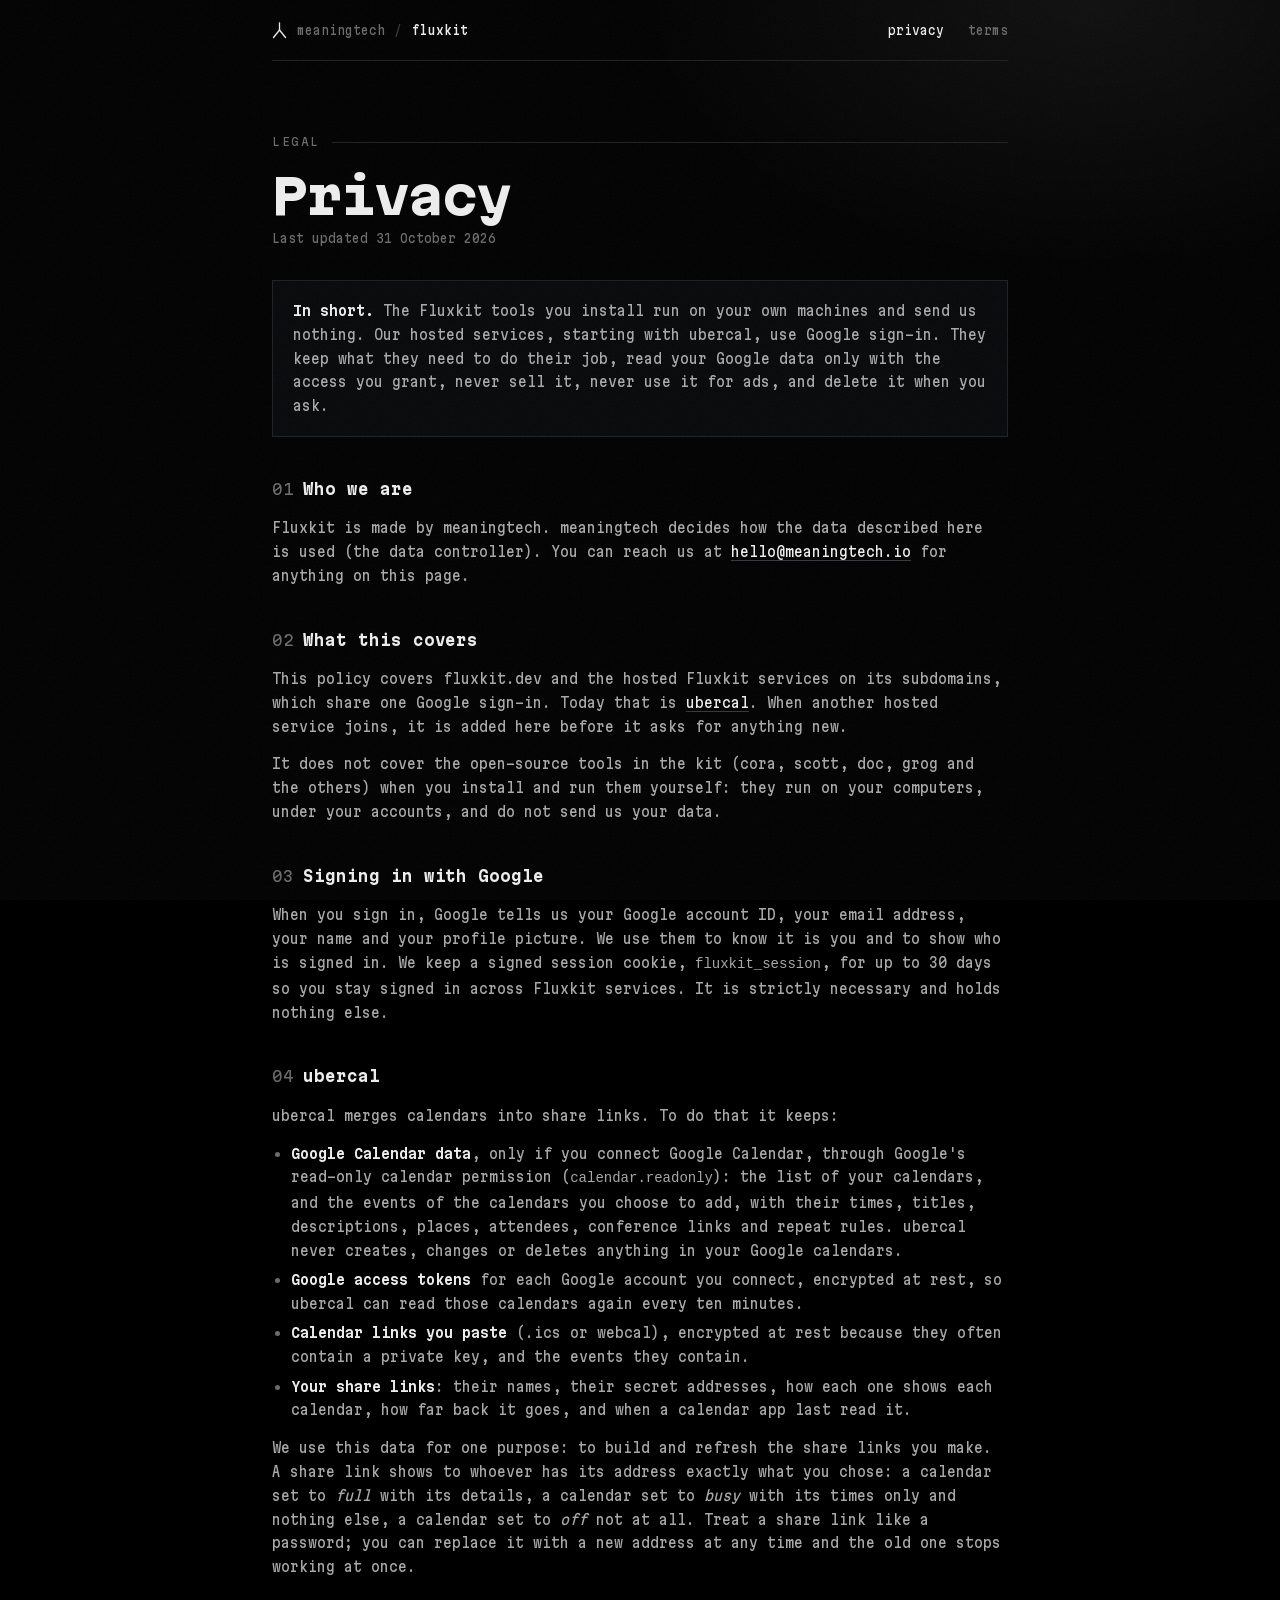
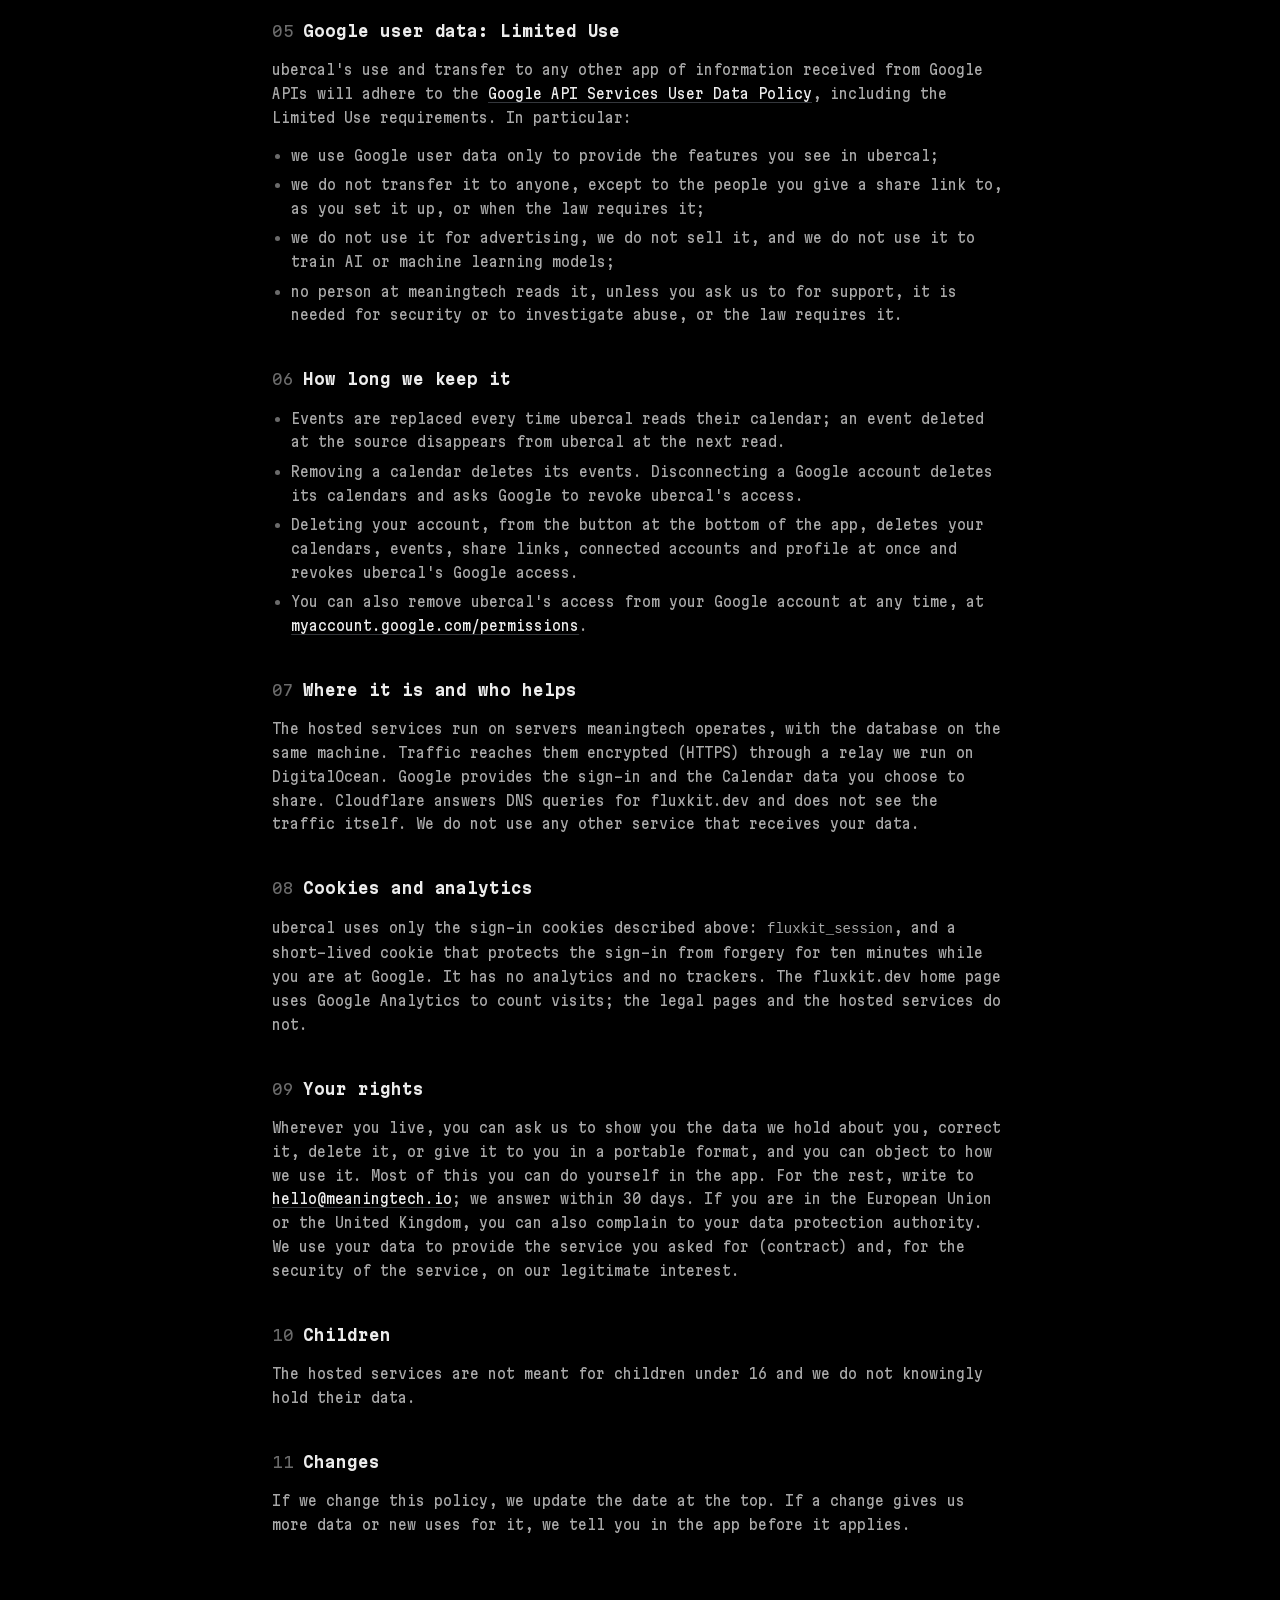
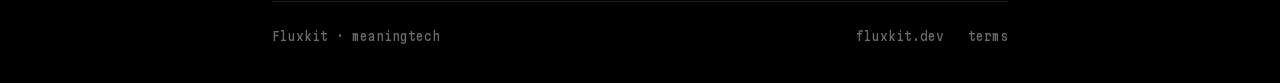
==== privacy/index.html @ adffcb9d "Add the privacy policy and terms for Fluxkit's hosted services fluxkit.dev becomes the legal home of" ====
<!doctype html>
<html lang="en">
<head>
  <meta charset="utf-8">
  <meta name="viewport" content="width=device-width, initial-scale=1">
  <title>Privacy · Fluxkit</title>
  <meta name="description" content="How Fluxkit's hosted services, starting with ubercal, handle your Google sign-in, your calendars and your data.">
  <link rel="canonical" href="https://fluxkit.dev/privacy/">
  <link rel="icon" href="/favicon.svg" type="image/svg+xml">
  <link rel="stylesheet" href="/legal.css">
</head>
<body>
  <div class="wrap">
    <header class="bar">
      <a class="crumb" href="/">
        <svg viewBox="0 0 30 34" aria-hidden="true"><g fill="none" stroke="currentColor" stroke-width="2.6" stroke-linecap="round"><line x1="15" y1="2" x2="15" y2="16"/><line x1="15" y1="16" x2="3" y2="31"/><line x1="15" y1="16" x2="27" y2="31"/></g></svg>
        meaningtech <span>/</span> <strong>fluxkit</strong>
      </a>
      <nav aria-label="Legal">
        <a href="/privacy/" aria-current="page">privacy</a>
        <a href="/terms/">terms</a>
      </nav>
    </header>

    <main>
      <p class="label">legal</p>
      <h1>Privacy</h1>
      <p class="updated">Last updated 31 October 2026</p>

      <p class="summary"><b>In short.</b> The Fluxkit tools you install run on your own machines and send us nothing. Our hosted services, starting with ubercal, use Google sign-in. They keep what they need to do their job, read your Google data only with the access you grant, never sell it, never use it for ads, and delete it when you ask.</p>

      <h2><span>01</span>Who we are</h2>
      <p>Fluxkit is made by meaningtech. meaningtech decides how the data described here is used (the data controller). You can reach us at <a href="mailto:hello@meaningtech.io">hello@meaningtech.io</a> for anything on this page.</p>

      <h2><span>02</span>What this covers</h2>
      <p>This policy covers fluxkit.dev and the hosted Fluxkit services on its subdomains, which share one Google sign-in. Today that is <a href="https://ubercal.fluxkit.dev">ubercal</a>. When another hosted service joins, it is added here before it asks for anything new.</p>
      <p>It does not cover the open-source tools in the kit (cora, scott, doc, grog and the others) when you install and run them yourself: they run on your computers, under your accounts, and do not send us your data.</p>

      <h2><span>03</span>Signing in with Google</h2>
      <p>When you sign in, Google tells us your Google account ID, your email address, your name and your profile picture. We use them to know it is you and to show who is signed in. We keep a signed session cookie, <code>fluxkit_session</code>, for up to 30 days so you stay signed in across Fluxkit services. It is strictly necessary and holds nothing else.</p>

      <h2><span>04</span>ubercal</h2>
      <p>ubercal merges calendars into share links. To do that it keeps:</p>
      <ul>
        <li><strong>Google Calendar data</strong>, only if you connect Google Calendar, through Google's read-only calendar permission (<code>calendar.readonly</code>): the list of your calendars, and the events of the calendars you choose to add, with their times, titles, descriptions, places, attendees, conference links and repeat rules. ubercal never creates, changes or deletes anything in your Google calendars.</li>
        <li><strong>Google access tokens</strong> for each Google account you connect, encrypted at rest, so ubercal can read those calendars again every ten minutes.</li>
        <li><strong>Calendar links you paste</strong> (.ics or webcal), encrypted at rest because they often contain a private key, and the events they contain.</li>
        <li><strong>Your share links</strong>: their names, their secret addresses, how each one shows each calendar, how far back it goes, and when a calendar app last read it.</li>
      </ul>
      <p>We use this data for one purpose: to build and refresh the share links you make. A share link shows to whoever has its address exactly what you chose: a calendar set to <em>full</em> with its details, a calendar set to <em>busy</em> with its times only and nothing else, a calendar set to <em>off</em> not at all. Treat a share link like a password; you can replace it with a new address at any time and the old one stops working at once.</p>

      <h2><span>05</span>Google user data: Limited Use</h2>
      <p>ubercal's use and transfer to any other app of information received from Google APIs will adhere to the <a href="https://developers.google.com/terms/api-services-user-data-policy">Google API Services User Data Policy</a>, including the Limited Use requirements. In particular:</p>
      <ul>
        <li>we use Google user data only to provide the features you see in ubercal;</li>
        <li>we do not transfer it to anyone, except to the people you give a share link to, as you set it up, or when the law requires it;</li>
        <li>we do not use it for advertising, we do not sell it, and we do not use it to train AI or machine learning models;</li>
        <li>no person at meaningtech reads it, unless you ask us to for support, it is needed for security or to investigate abuse, or the law requires it.</li>
      </ul>

      <h2><span>06</span>How long we keep it</h2>
      <ul>
        <li>Events are replaced every time ubercal reads their calendar; an event deleted at the source disappears from ubercal at the next read.</li>
        <li>Removing a calendar deletes its events. Disconnecting a Google account deletes its calendars and asks Google to revoke ubercal's access.</li>
        <li>Deleting your account, from the button at the bottom of the app, deletes your calendars, events, share links, connected accounts and profile at once and revokes ubercal's Google access.</li>
        <li>You can also remove ubercal's access from your Google account at any time, at <a href="https://myaccount.google.com/permissions">myaccount.google.com/permissions</a>.</li>
      </ul>

      <h2><span>07</span>Where it is and who helps</h2>
      <p>The hosted services run on servers meaningtech operates, with the database on the same machine. Traffic reaches them encrypted (HTTPS) through a relay we run on DigitalOcean. Google provides the sign-in and the Calendar data you choose to share. Cloudflare answers DNS queries for fluxkit.dev and does not see the traffic itself. We do not use any other service that receives your data.</p>

      <h2><span>08</span>Cookies and analytics</h2>
      <p>ubercal uses only the sign-in cookies described above: <code>fluxkit_session</code>, and a short-lived cookie that protects the sign-in from forgery for ten minutes while you are at Google. It has no analytics and no trackers. The fluxkit.dev home page uses Google Analytics to count visits; the legal pages and the hosted services do not.</p>

      <h2><span>09</span>Your rights</h2>
      <p>Wherever you live, you can ask us to show you the data we hold about you, correct it, delete it, or give it to you in a portable format, and you can object to how we use it. Most of this you can do yourself in the app. For the rest, write to <a href="mailto:hello@meaningtech.io">hello@meaningtech.io</a>; we answer within 30 days. If you are in the European Union or the United Kingdom, you can also complain to your data protection authority. We use your data to provide the service you asked for (contract) and, for the security of the service, on our legitimate interest.</p>

      <h2><span>10</span>Children</h2>
      <p>The hosted services are not meant for children under 16 and we do not knowingly hold their data.</p>

      <h2><span>11</span>Changes</h2>
      <p>If we change this policy, we update the date at the top. If a change gives us more data or new uses for it, we tell you in the app before it applies.</p>
    </main>

    <footer>
      <span>Fluxkit · meaningtech</span>
      <nav aria-label="Footer"><a href="/">fluxkit.dev</a><a href="/terms/">terms</a></nav>
    </footer>
  </div>
</body>
</html>
---- legal.css ----
@font-face {
  font-family: "Martian Mono";
  src: url("/fonts/martian-mono.woff2") format("woff2");
  font-weight: 100 800;
  font-stretch: 75% 112.5%;
  font-display: swap;
}
:root {
  --void: #000;
  --panel: #07080a;
  --ink: #ececec;
  --ink-2: #a8a8a8;
  --ink-3: #6b6b6b;
  --rule: #1d1f22;
  --rule-hi: #34373c;
  --flux: #fff;
  --measure: min(46rem, 100% - 2rem);
  --mono: "Martian Mono", ui-monospace, "SF Mono", Menlo, Consolas, monospace;
  color-scheme: dark;
}
* { box-sizing: border-box; }
html { -webkit-text-size-adjust: 100%; }
html, body { margin: 0; background: var(--void); color: var(--ink); }
body {
  font-family: var(--mono);
  font-size: 14px;
  font-stretch: 87.5%;
  line-height: 1.7;
  overflow-x: hidden;
  background: radial-gradient(50rem 30rem at 85% 0%, rgba(255,255,255,.06), transparent 60%), var(--void);
}
body::after {
  content: "";
  position: fixed;
  inset: 0;
  pointer-events: none;
  opacity: .045;
  background-image: url("data:image/svg+xml;utf8,<svg xmlns='http://www.w3.org/2000/svg' width='160' height='160'><filter id='n'><feTurbulence type='fractalNoise' baseFrequency='.9' numOctaves='3' stitchTiles='stitch'/><feColorMatrix values='0 0 0 0 1  0 0 0 0 1  0 0 0 0 1  0 0 0 .9 0'/></filter><rect width='100%' height='100%' filter='url(%23n)'/></svg>");
}
a { color: var(--ink); text-underline-offset: 3px; text-decoration-color: var(--rule-hi); }
a:hover { text-decoration-color: var(--ink); }
:focus-visible { outline: 1px solid var(--flux); outline-offset: 3px; }
::selection { background: var(--flux); color: var(--void); }
.wrap { width: var(--measure); margin: 0 auto; }
.bar { display: flex; flex-wrap: wrap; justify-content: space-between; align-items: center; gap: .75rem 1.5rem; padding: 1.25rem 0; border-bottom: 1px solid var(--rule); font-size: 12px; color: var(--ink-3); }
.bar a { color: inherit; text-decoration: none; }
.bar a:hover { color: var(--ink); }
.bar nav { display: flex; flex-wrap: wrap; gap: .75rem 1.5rem; }
.bar [aria-current] { color: var(--ink); }
.crumb { display: flex; align-items: center; gap: .6rem; }
.crumb svg { width: 15px; height: 17px; color: var(--ink); }
.crumb strong { color: var(--ink); font-weight: 500; }
.crumb span { color: var(--rule-hi); }
.label { display: flex; align-items: center; gap: .75rem; margin: clamp(2.5rem, 7vw, 4.5rem) 0 0; color: var(--ink-3); font-size: 11px; font-stretch: 100%; letter-spacing: .14em; text-transform: uppercase; }
.label::after { content: ""; flex: 1; height: 1px; background: var(--rule); }
h1 { margin: 1.25rem 0 .5rem; font-size: clamp(2rem, 6vw, 3rem); font-weight: 800; font-stretch: 112.5%; line-height: 1; letter-spacing: -.04em; }
.updated { margin: 0 0 2rem; color: var(--ink-3); font-size: 12px; }
.summary { margin: 0 0 2.5rem; padding: 1.1rem 1.25rem; border: 1px solid var(--rule); background: var(--panel); color: var(--ink-2); }
.summary b { color: var(--ink); font-weight: 600; }
h2 { margin: 2.5rem 0 .75rem; font-size: 15px; font-weight: 700; font-stretch: 100%; letter-spacing: -.005em; }
h2 span { color: var(--ink-3); font-weight: 400; margin-right: .6rem; }
p, li { color: var(--ink-2); }
ul { padding-left: 1.2rem; }
li { margin: .35rem 0; }
li::marker { color: var(--ink-3); }
strong { color: var(--ink); font-weight: 600; }
table { width: 100%; border-collapse: collapse; margin: 1rem 0; font-size: 12.5px; }
th, td { padding: .6rem .5rem; border-bottom: 1px solid var(--rule); text-align: left; vertical-align: top; color: var(--ink-2); }
th { color: var(--ink-3); font-weight: 400; font-size: 11px; letter-spacing: .1em; text-transform: uppercase; }
td:first-child { color: var(--ink); white-space: nowrap; }
.scroll { overflow-x: auto; }
footer { margin-top: 4rem; border-top: 1px solid var(--rule); padding: 1.5rem 0 2.5rem; color: var(--ink-3); font-size: 12px; display: flex; flex-wrap: wrap; justify-content: space-between; gap: 1rem; }
footer nav { display: flex; gap: 1.5rem; }
footer a { color: inherit; text-decoration: none; }
footer a:hover { color: var(--ink); }
@media (max-width: 560px) {
  td:first-child { white-space: normal; }
}
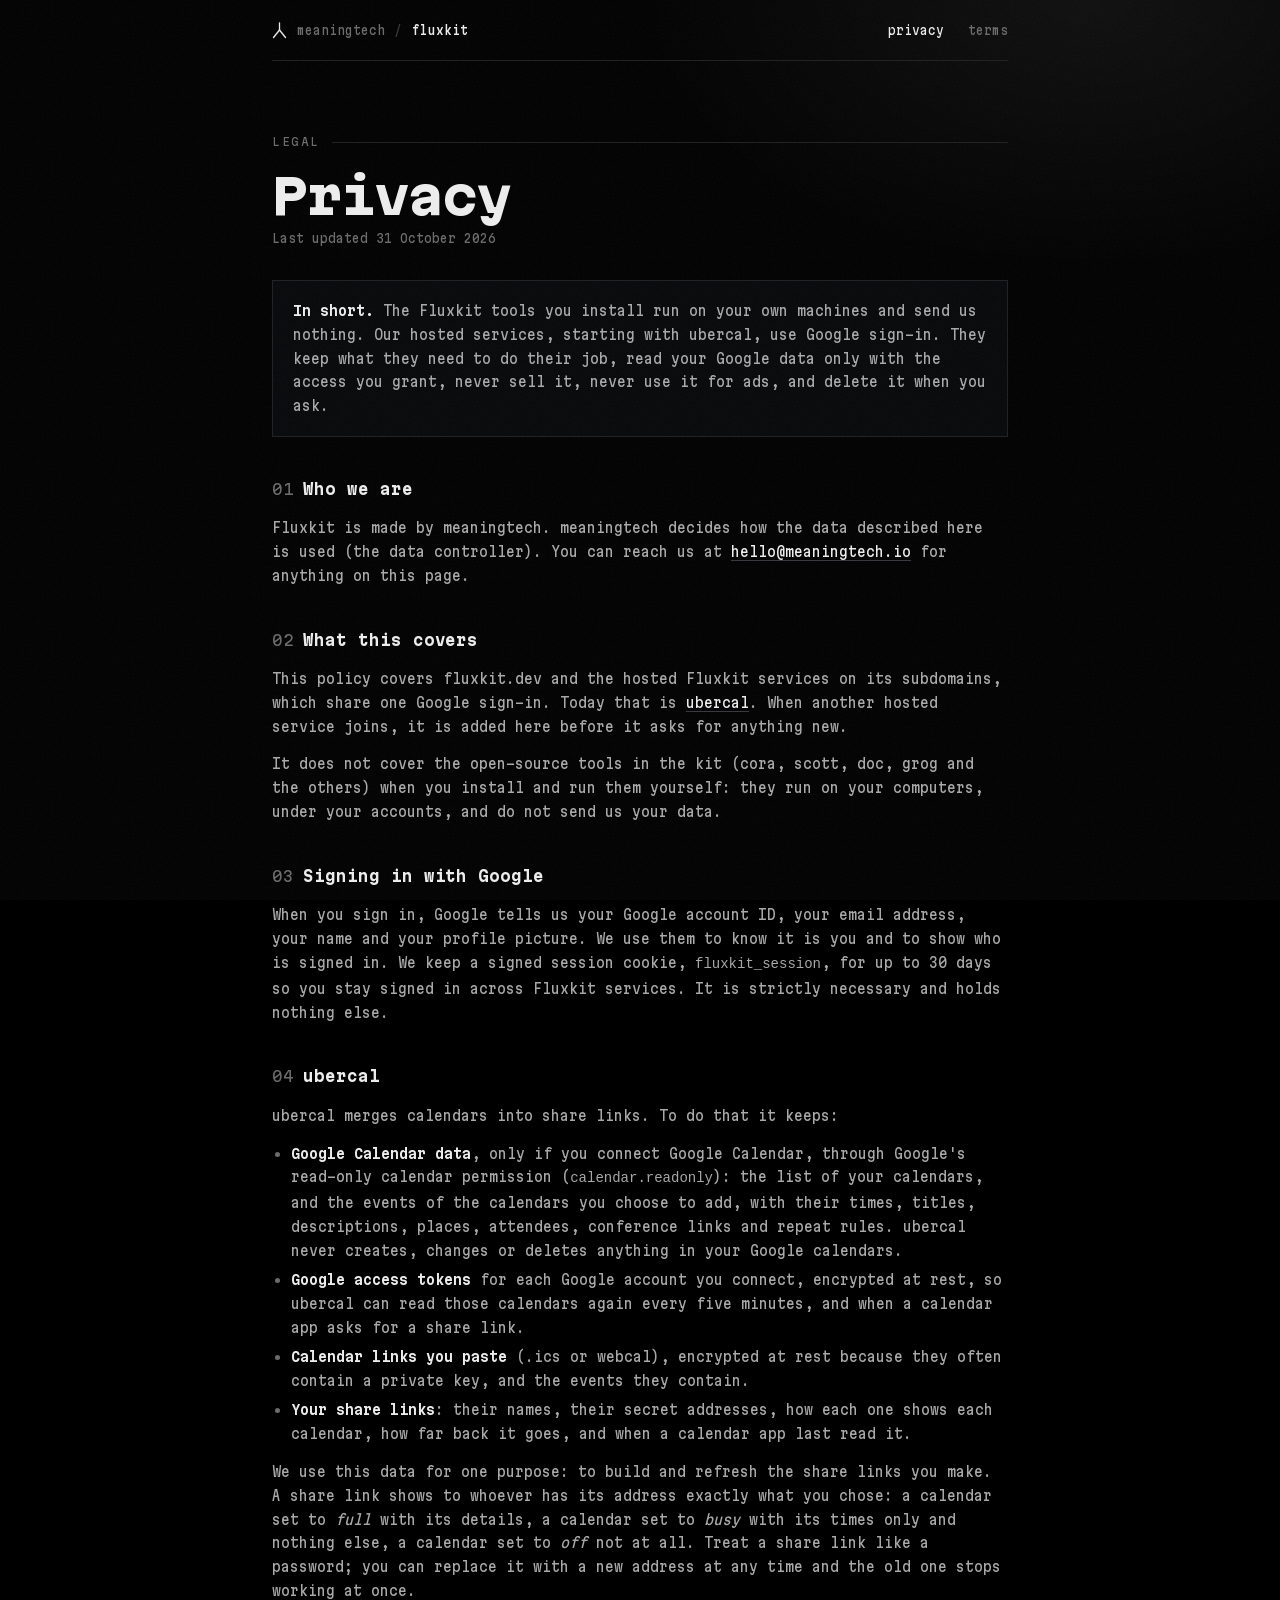
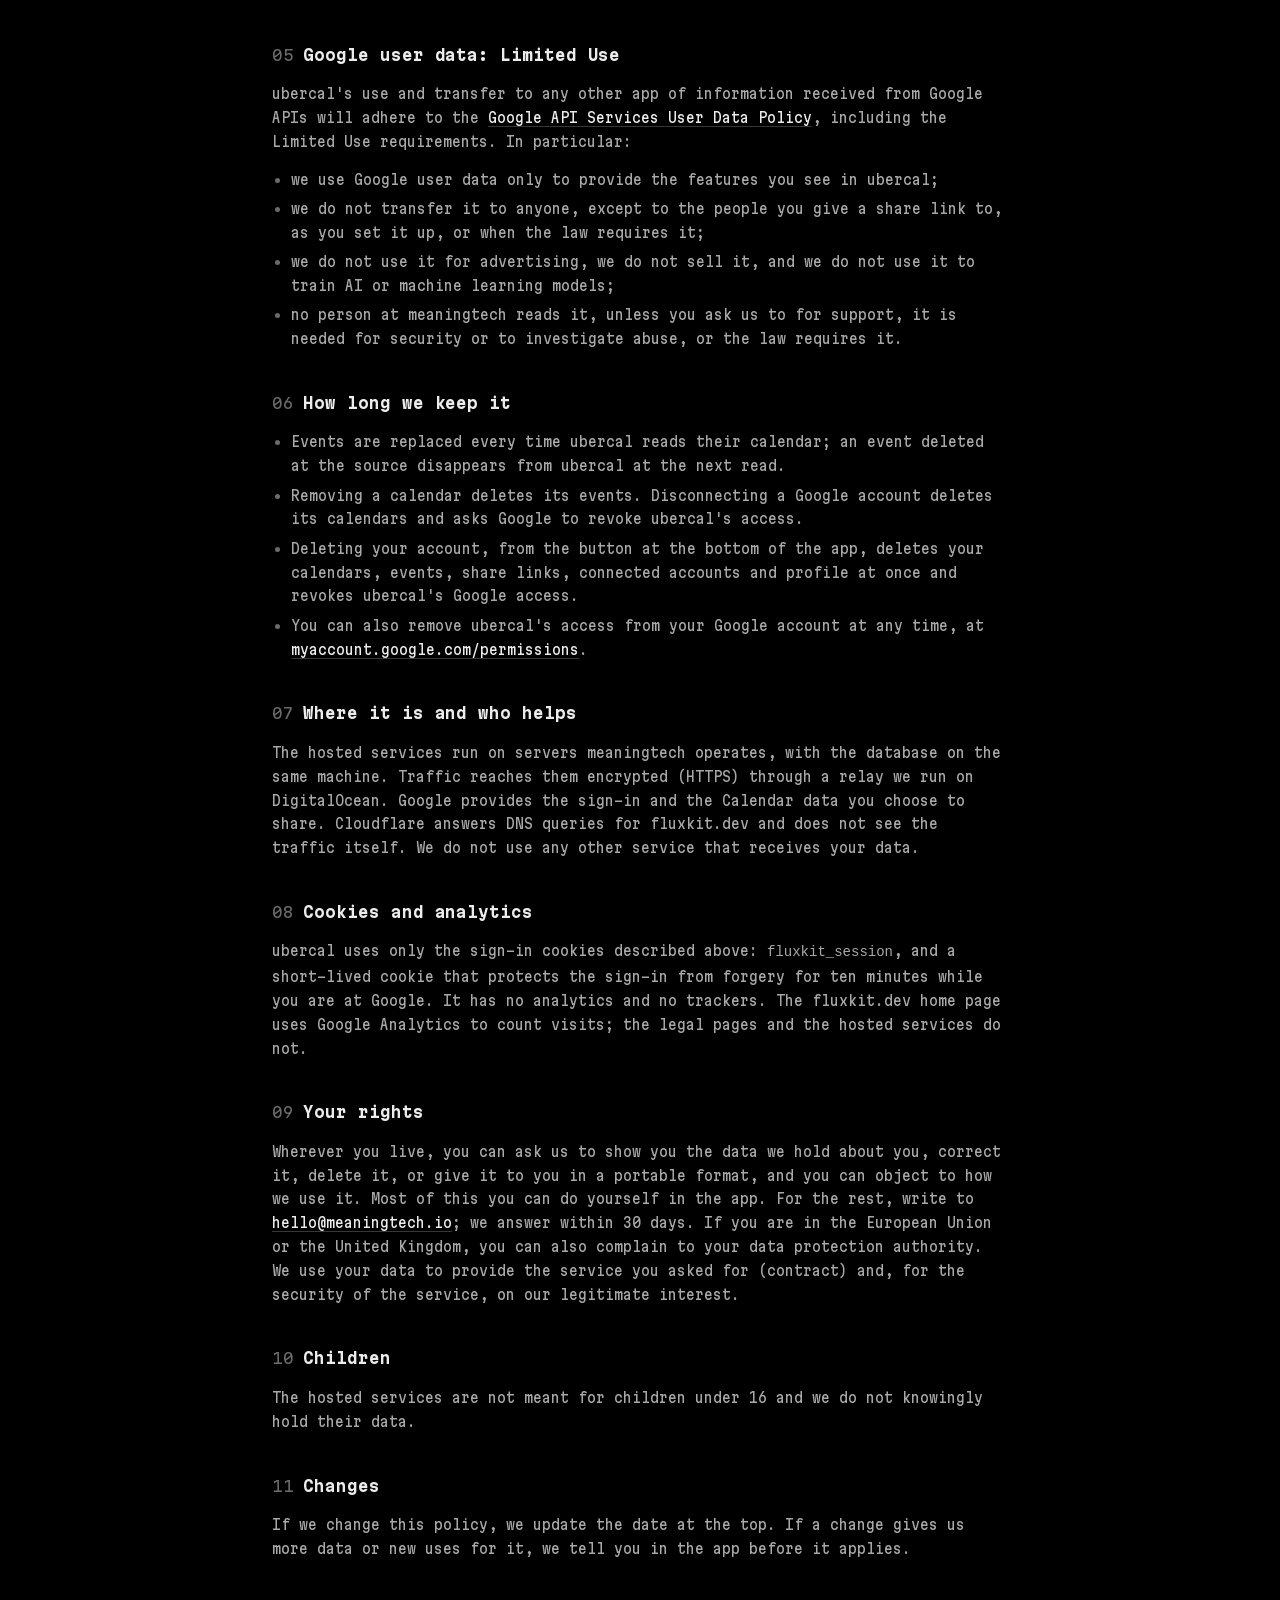
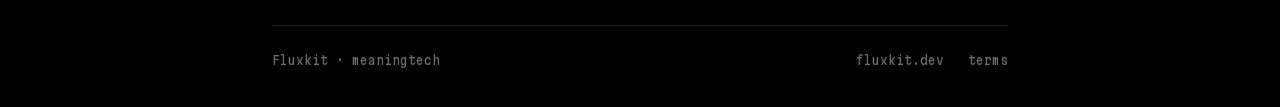
==== commit eafb8ebb: "Say that ubercal reads calendars every five minutes and on request" ====
--- a/privacy/index.html
+++ b/privacy/index.html
@@ -43,7 +43,7 @@
       <p>ubercal merges calendars into share links. To do that it keeps:</p>
       <ul>
         <li><strong>Google Calendar data</strong>, only if you connect Google Calendar, through Google's read-only calendar permission (<code>calendar.readonly</code>): the list of your calendars, and the events of the calendars you choose to add, with their times, titles, descriptions, places, attendees, conference links and repeat rules. ubercal never creates, changes or deletes anything in your Google calendars.</li>
-        <li><strong>Google access tokens</strong> for each Google account you connect, encrypted at rest, so ubercal can read those calendars again every ten minutes.</li>
+        <li><strong>Google access tokens</strong> for each Google account you connect, encrypted at rest, so ubercal can read those calendars again every five minutes, and when a calendar app asks for a share link.</li>
         <li><strong>Calendar links you paste</strong> (.ics or webcal), encrypted at rest because they often contain a private key, and the events they contain.</li>
         <li><strong>Your share links</strong>: their names, their secret addresses, how each one shows each calendar, how far back it goes, and when a calendar app last read it.</li>
       </ul>
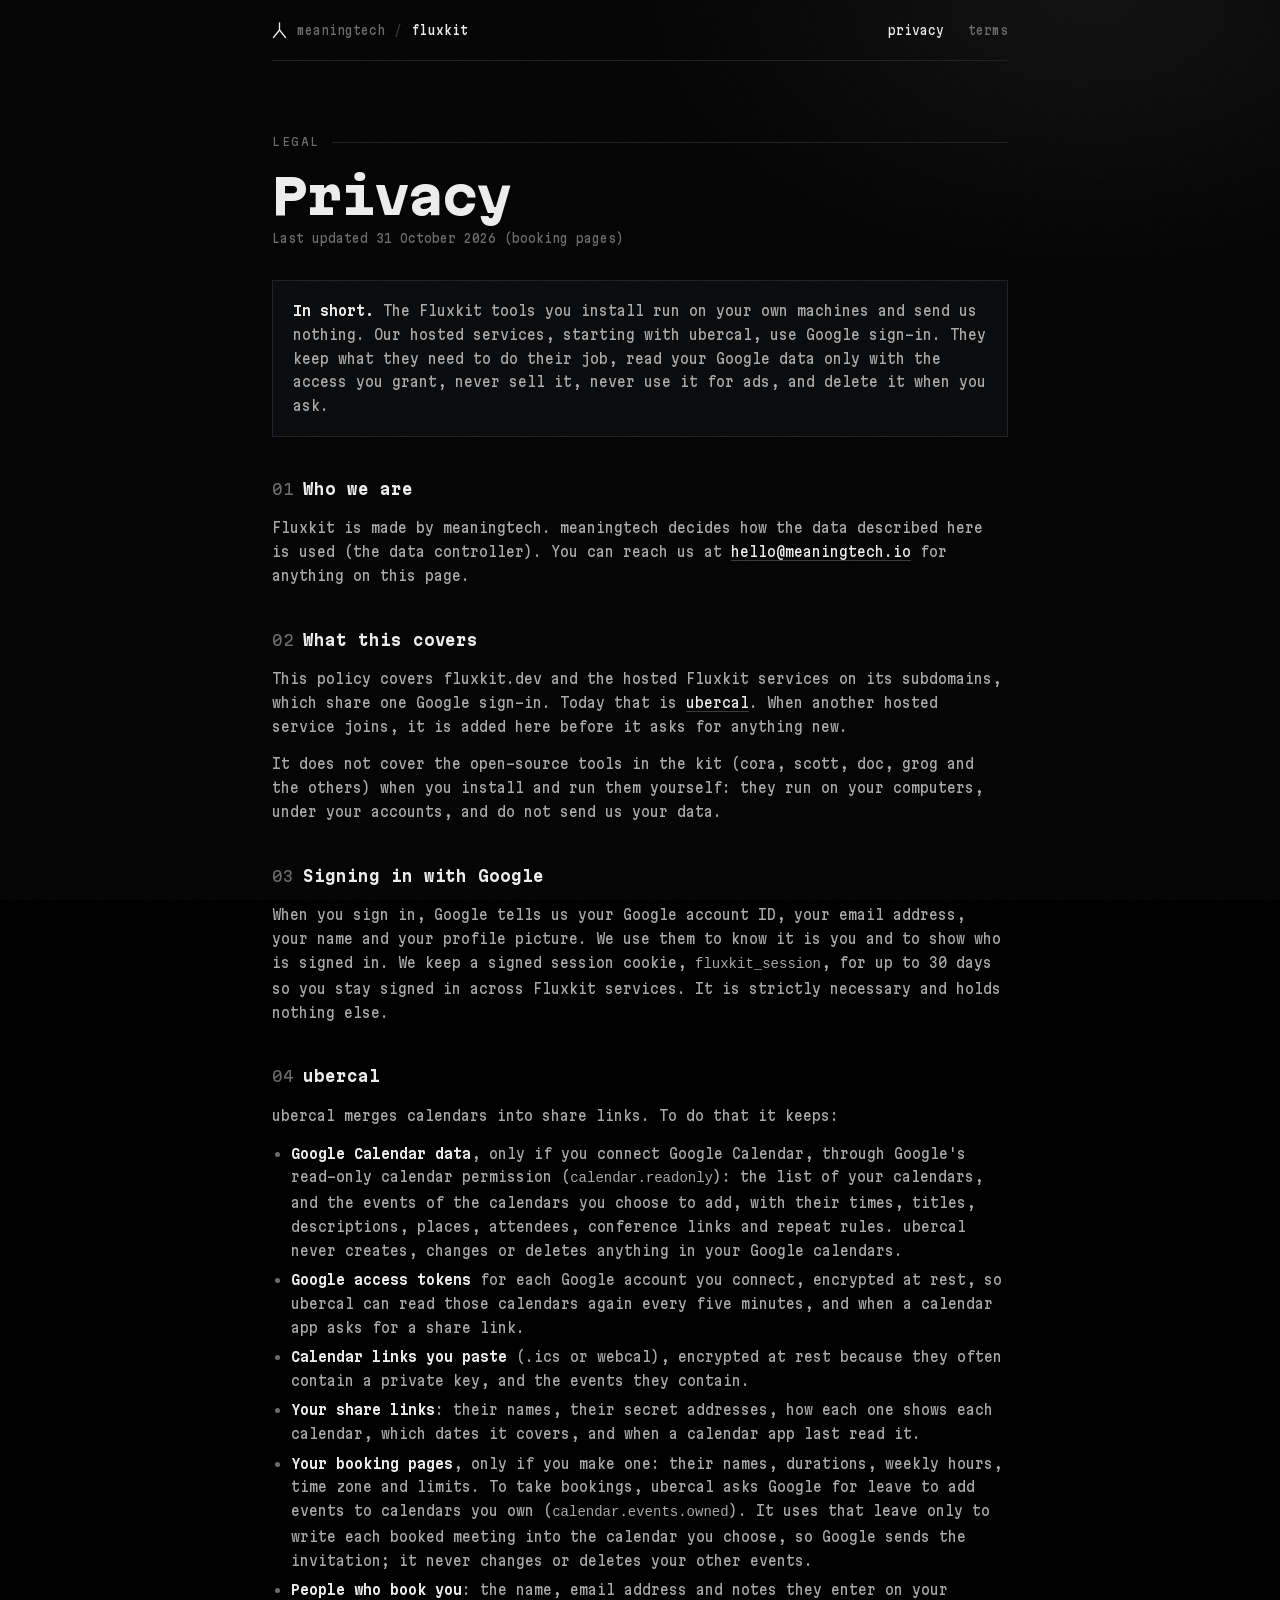
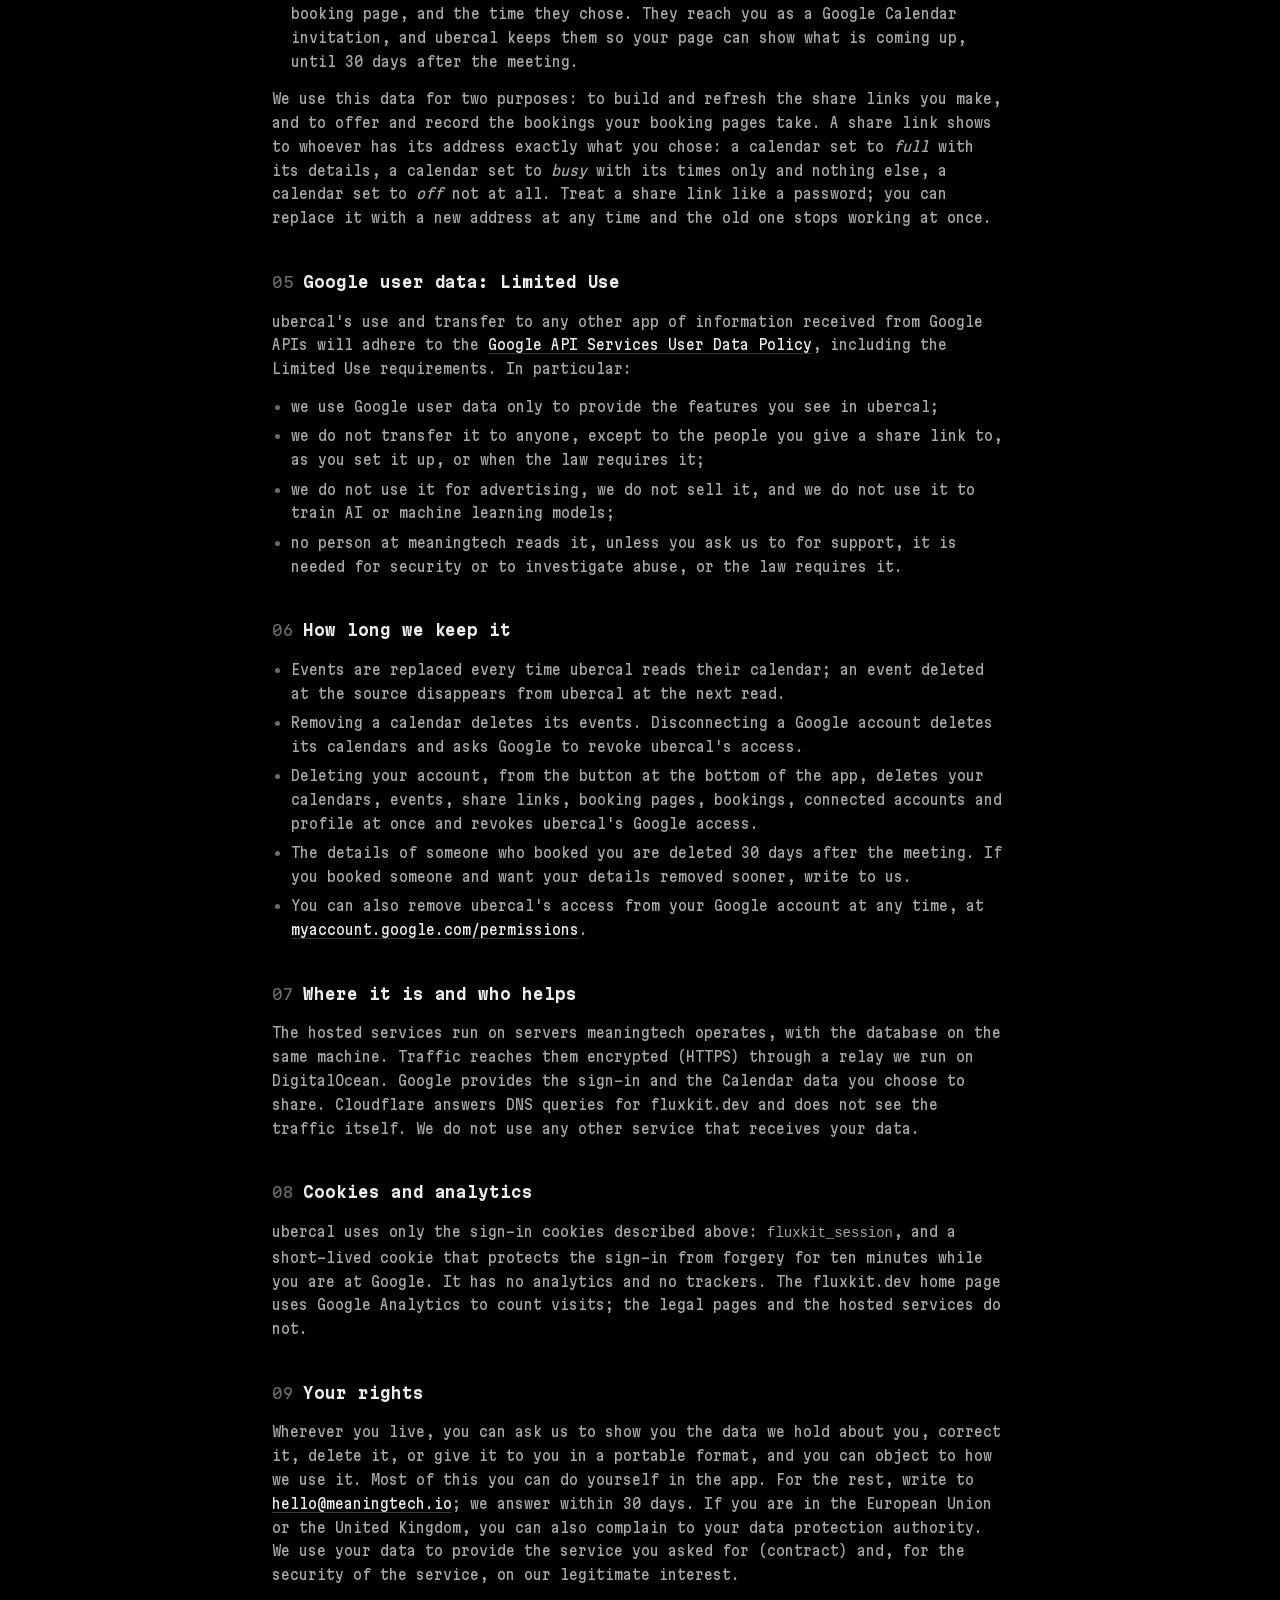
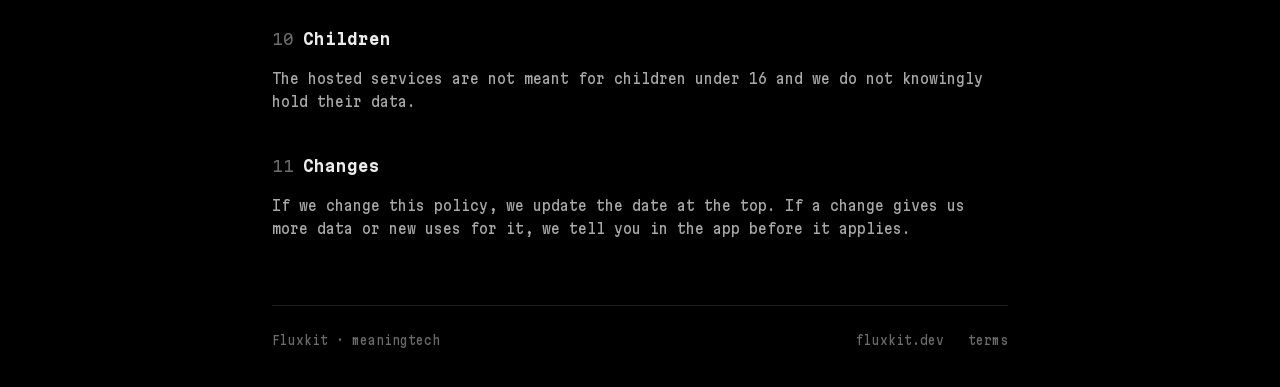
==== commit 36745d41: "Cover ubercal's booking pages in the privacy policy and terms" ====
--- a/privacy/index.html
+++ b/privacy/index.html
@@ -25,7 +25,7 @@
     <main>
       <p class="label">legal</p>
       <h1>Privacy</h1>
-      <p class="updated">Last updated 31 October 2026</p>
+      <p class="updated">Last updated 31 October 2026 (booking pages)</p>
 
       <p class="summary"><b>In short.</b> The Fluxkit tools you install run on your own machines and send us nothing. Our hosted services, starting with ubercal, use Google sign-in. They keep what they need to do their job, read your Google data only with the access you grant, never sell it, never use it for ads, and delete it when you ask.</p>
 
@@ -45,9 +45,11 @@
         <li><strong>Google Calendar data</strong>, only if you connect Google Calendar, through Google's read-only calendar permission (<code>calendar.readonly</code>): the list of your calendars, and the events of the calendars you choose to add, with their times, titles, descriptions, places, attendees, conference links and repeat rules. ubercal never creates, changes or deletes anything in your Google calendars.</li>
         <li><strong>Google access tokens</strong> for each Google account you connect, encrypted at rest, so ubercal can read those calendars again every five minutes, and when a calendar app asks for a share link.</li>
         <li><strong>Calendar links you paste</strong> (.ics or webcal), encrypted at rest because they often contain a private key, and the events they contain.</li>
-        <li><strong>Your share links</strong>: their names, their secret addresses, how each one shows each calendar, how far back it goes, and when a calendar app last read it.</li>
+        <li><strong>Your share links</strong>: their names, their secret addresses, how each one shows each calendar, which dates it covers, and when a calendar app last read it.</li>
+        <li><strong>Your booking pages</strong>, only if you make one: their names, durations, weekly hours, time zone and limits. To take bookings, ubercal asks Google for leave to add events to calendars you own (<code>calendar.events.owned</code>). It uses that leave only to write each booked meeting into the calendar you choose, so Google sends the invitation; it never changes or deletes your other events.</li>
+        <li><strong>People who book you</strong>: the name, email address and notes they enter on your booking page, and the time they chose. They reach you as a Google Calendar invitation, and ubercal keeps them so your page can show what is coming up, until 30 days after the meeting.</li>
       </ul>
-      <p>We use this data for one purpose: to build and refresh the share links you make. A share link shows to whoever has its address exactly what you chose: a calendar set to <em>full</em> with its details, a calendar set to <em>busy</em> with its times only and nothing else, a calendar set to <em>off</em> not at all. Treat a share link like a password; you can replace it with a new address at any time and the old one stops working at once.</p>
+      <p>We use this data for two purposes: to build and refresh the share links you make, and to offer and record the bookings your booking pages take. A share link shows to whoever has its address exactly what you chose: a calendar set to <em>full</em> with its details, a calendar set to <em>busy</em> with its times only and nothing else, a calendar set to <em>off</em> not at all. Treat a share link like a password; you can replace it with a new address at any time and the old one stops working at once.</p>
 
       <h2><span>05</span>Google user data: Limited Use</h2>
       <p>ubercal's use and transfer to any other app of information received from Google APIs will adhere to the <a href="https://developers.google.com/terms/api-services-user-data-policy">Google API Services User Data Policy</a>, including the Limited Use requirements. In particular:</p>
@@ -62,7 +64,8 @@
       <ul>
         <li>Events are replaced every time ubercal reads their calendar; an event deleted at the source disappears from ubercal at the next read.</li>
         <li>Removing a calendar deletes its events. Disconnecting a Google account deletes its calendars and asks Google to revoke ubercal's access.</li>
-        <li>Deleting your account, from the button at the bottom of the app, deletes your calendars, events, share links, connected accounts and profile at once and revokes ubercal's Google access.</li>
+        <li>Deleting your account, from the button at the bottom of the app, deletes your calendars, events, share links, booking pages, bookings, connected accounts and profile at once and revokes ubercal's Google access.</li>
+        <li>The details of someone who booked you are deleted 30 days after the meeting. If you booked someone and want your details removed sooner, write to us.</li>
         <li>You can also remove ubercal's access from your Google account at any time, at <a href="https://myaccount.google.com/permissions">myaccount.google.com/permissions</a>.</li>
       </ul>
 
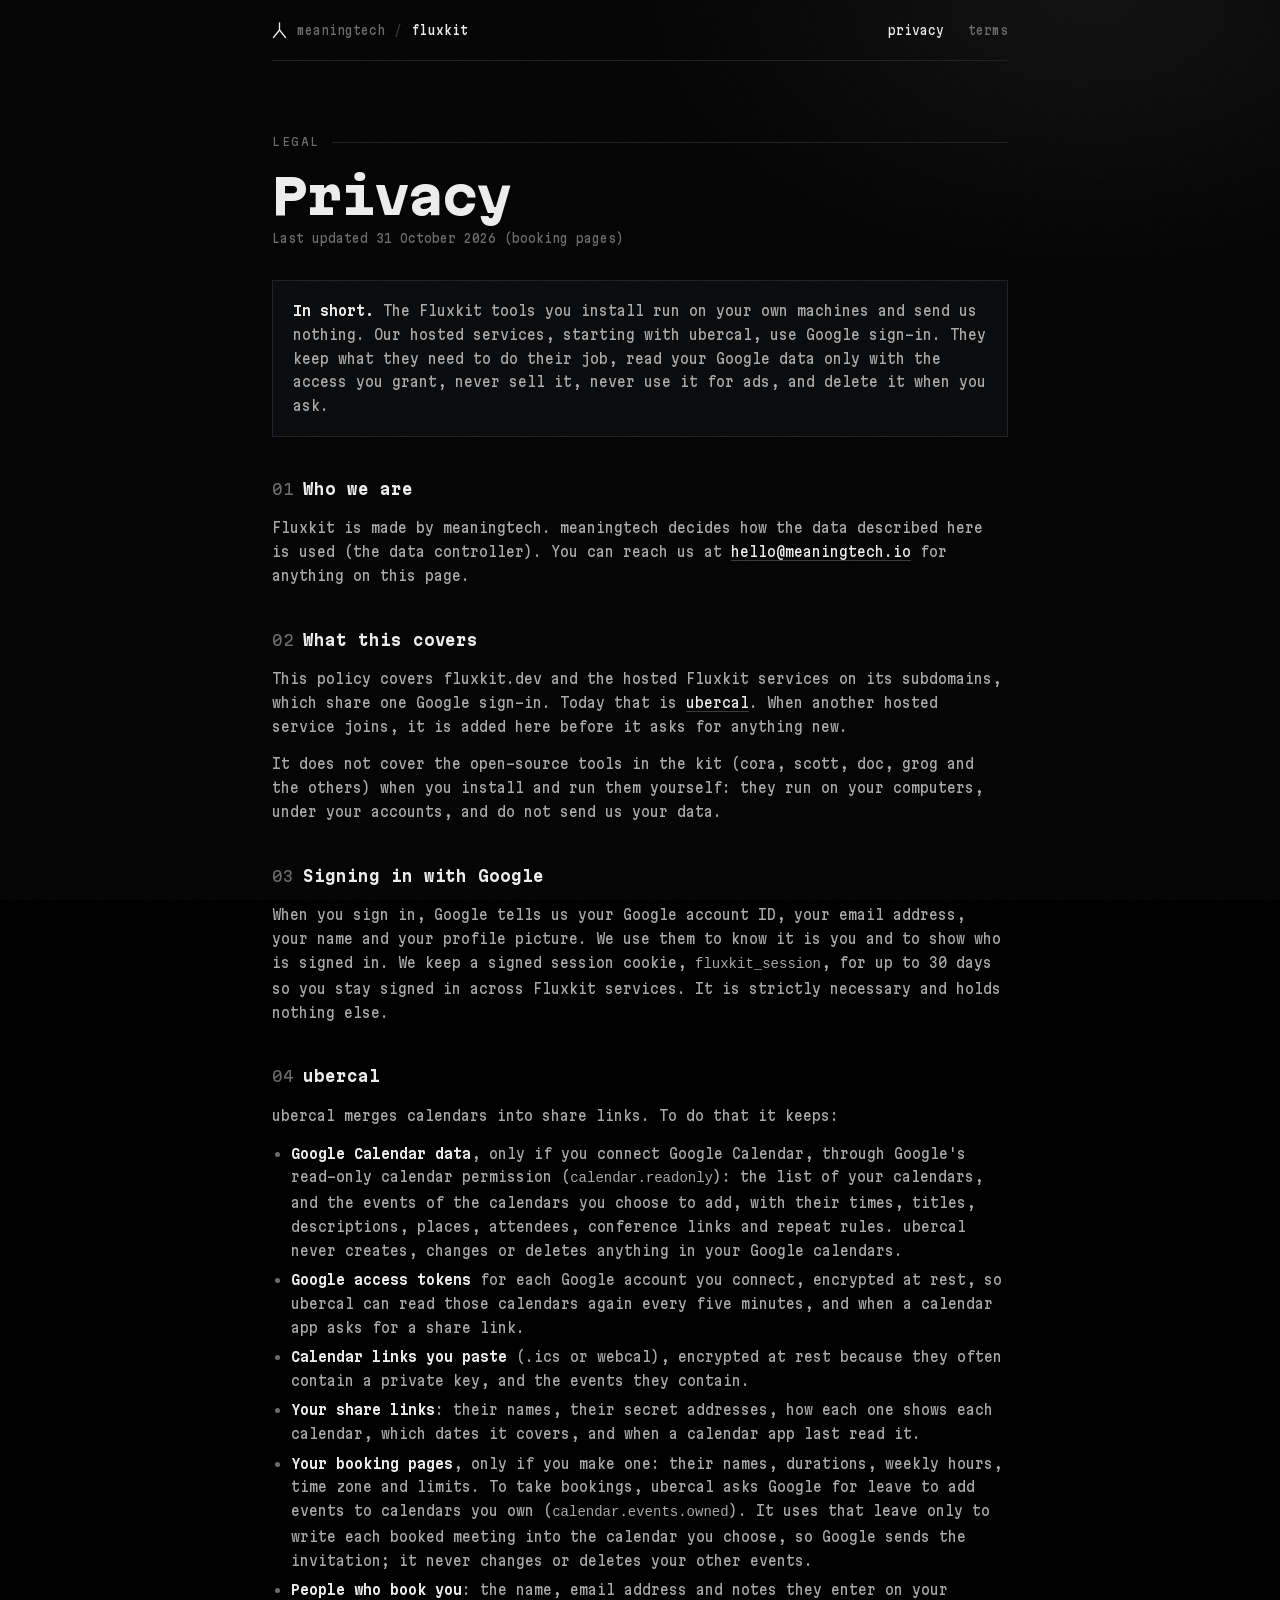
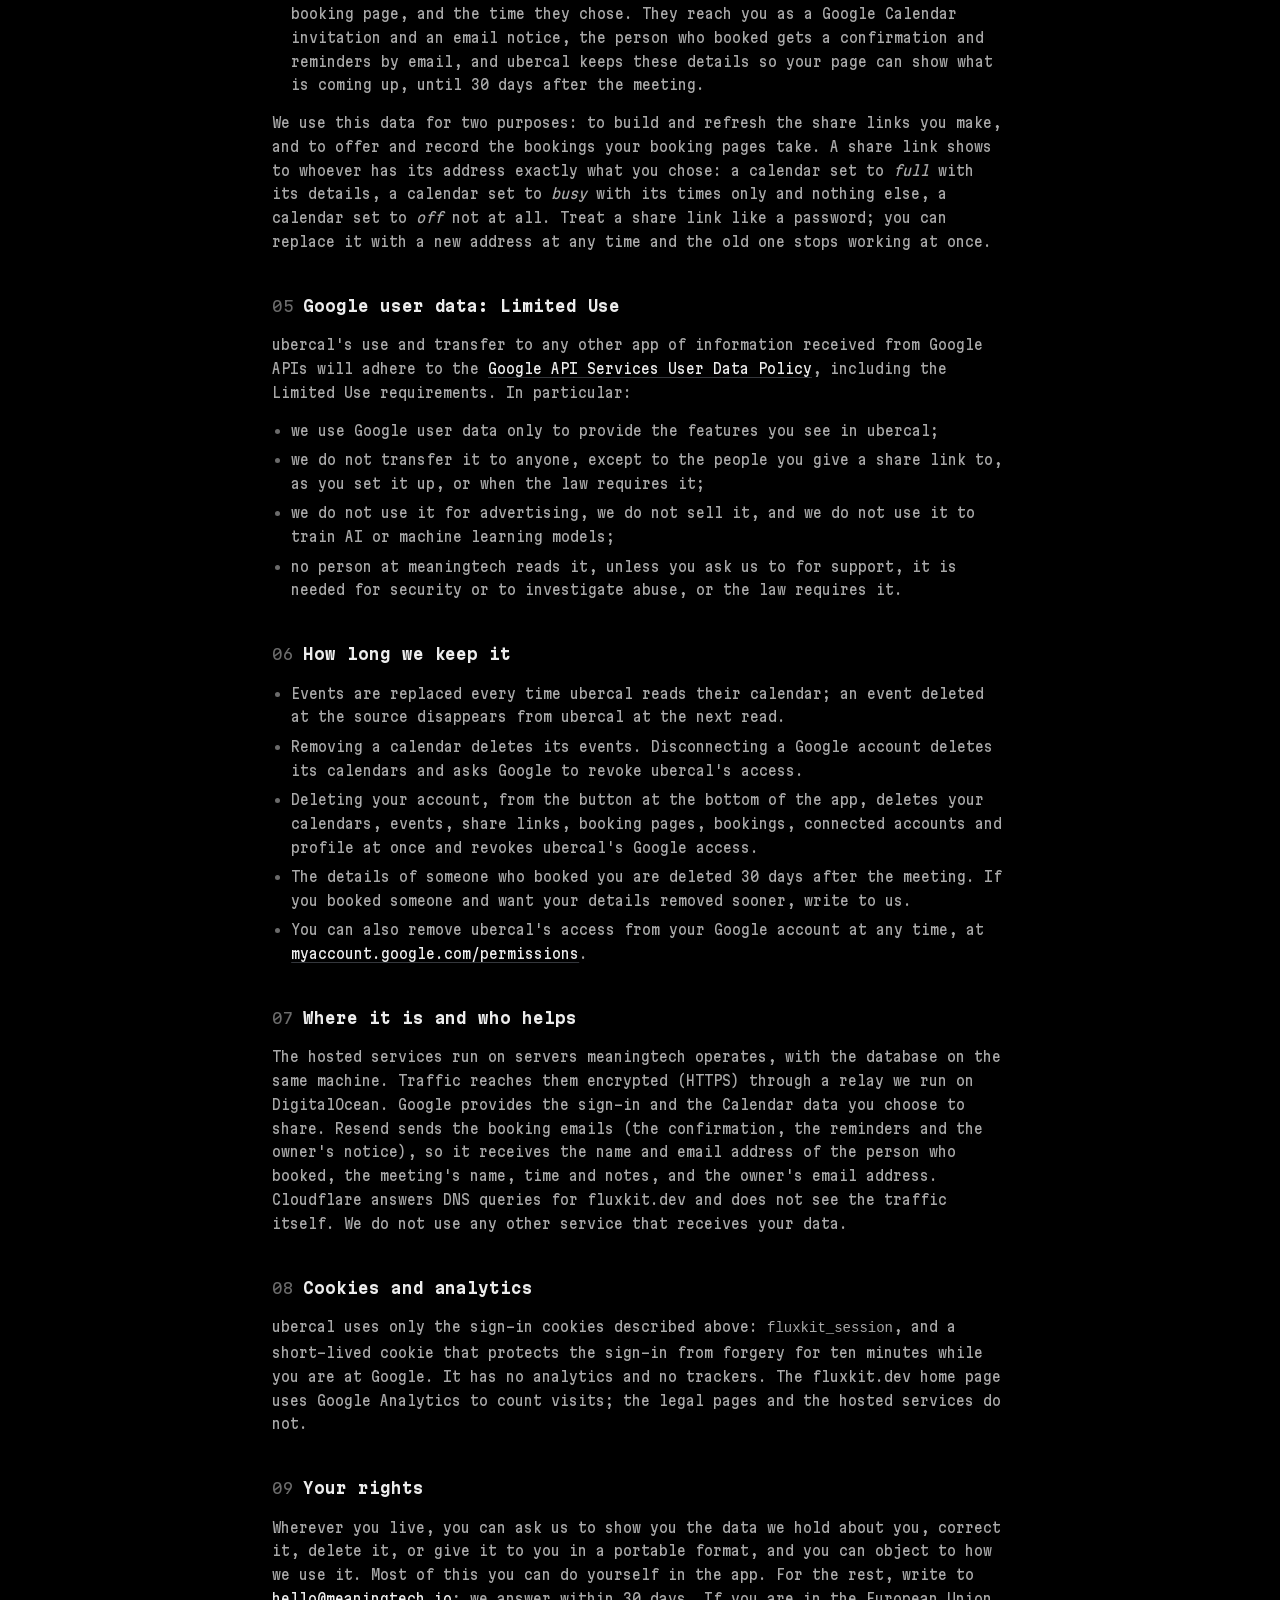
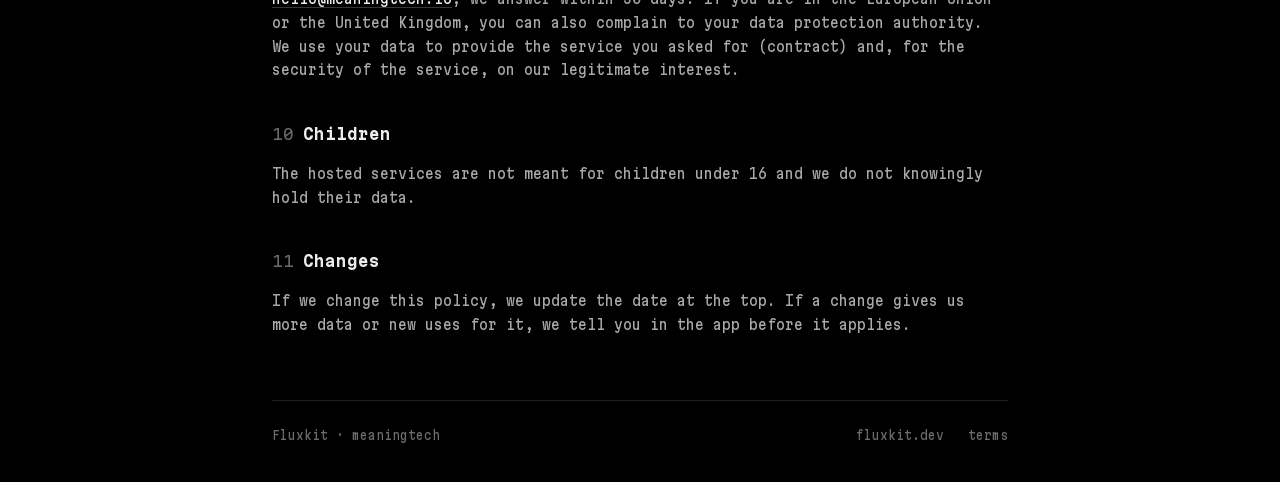
==== commit 33dd8e64: "Name Resend in the privacy policy for ubercal's booking emails" ====
--- a/privacy/index.html
+++ b/privacy/index.html
@@ -47,7 +47,7 @@
         <li><strong>Calendar links you paste</strong> (.ics or webcal), encrypted at rest because they often contain a private key, and the events they contain.</li>
         <li><strong>Your share links</strong>: their names, their secret addresses, how each one shows each calendar, which dates it covers, and when a calendar app last read it.</li>
         <li><strong>Your booking pages</strong>, only if you make one: their names, durations, weekly hours, time zone and limits. To take bookings, ubercal asks Google for leave to add events to calendars you own (<code>calendar.events.owned</code>). It uses that leave only to write each booked meeting into the calendar you choose, so Google sends the invitation; it never changes or deletes your other events.</li>
-        <li><strong>People who book you</strong>: the name, email address and notes they enter on your booking page, and the time they chose. They reach you as a Google Calendar invitation, and ubercal keeps them so your page can show what is coming up, until 30 days after the meeting.</li>
+        <li><strong>People who book you</strong>: the name, email address and notes they enter on your booking page, and the time they chose. They reach you as a Google Calendar invitation and an email notice, the person who booked gets a confirmation and reminders by email, and ubercal keeps these details so your page can show what is coming up, until 30 days after the meeting.</li>
       </ul>
       <p>We use this data for two purposes: to build and refresh the share links you make, and to offer and record the bookings your booking pages take. A share link shows to whoever has its address exactly what you chose: a calendar set to <em>full</em> with its details, a calendar set to <em>busy</em> with its times only and nothing else, a calendar set to <em>off</em> not at all. Treat a share link like a password; you can replace it with a new address at any time and the old one stops working at once.</p>
 
@@ -70,7 +70,7 @@
       </ul>
 
       <h2><span>07</span>Where it is and who helps</h2>
-      <p>The hosted services run on servers meaningtech operates, with the database on the same machine. Traffic reaches them encrypted (HTTPS) through a relay we run on DigitalOcean. Google provides the sign-in and the Calendar data you choose to share. Cloudflare answers DNS queries for fluxkit.dev and does not see the traffic itself. We do not use any other service that receives your data.</p>
+      <p>The hosted services run on servers meaningtech operates, with the database on the same machine. Traffic reaches them encrypted (HTTPS) through a relay we run on DigitalOcean. Google provides the sign-in and the Calendar data you choose to share. Resend sends the booking emails (the confirmation, the reminders and the owner's notice), so it receives the name and email address of the person who booked, the meeting's name, time and notes, and the owner's email address. Cloudflare answers DNS queries for fluxkit.dev and does not see the traffic itself. We do not use any other service that receives your data.</p>
 
       <h2><span>08</span>Cookies and analytics</h2>
       <p>ubercal uses only the sign-in cookies described above: <code>fluxkit_session</code>, and a short-lived cookie that protects the sign-in from forgery for ten minutes while you are at Google. It has no analytics and no trackers. The fluxkit.dev home page uses Google Analytics to count visits; the legal pages and the hosted services do not.</p>
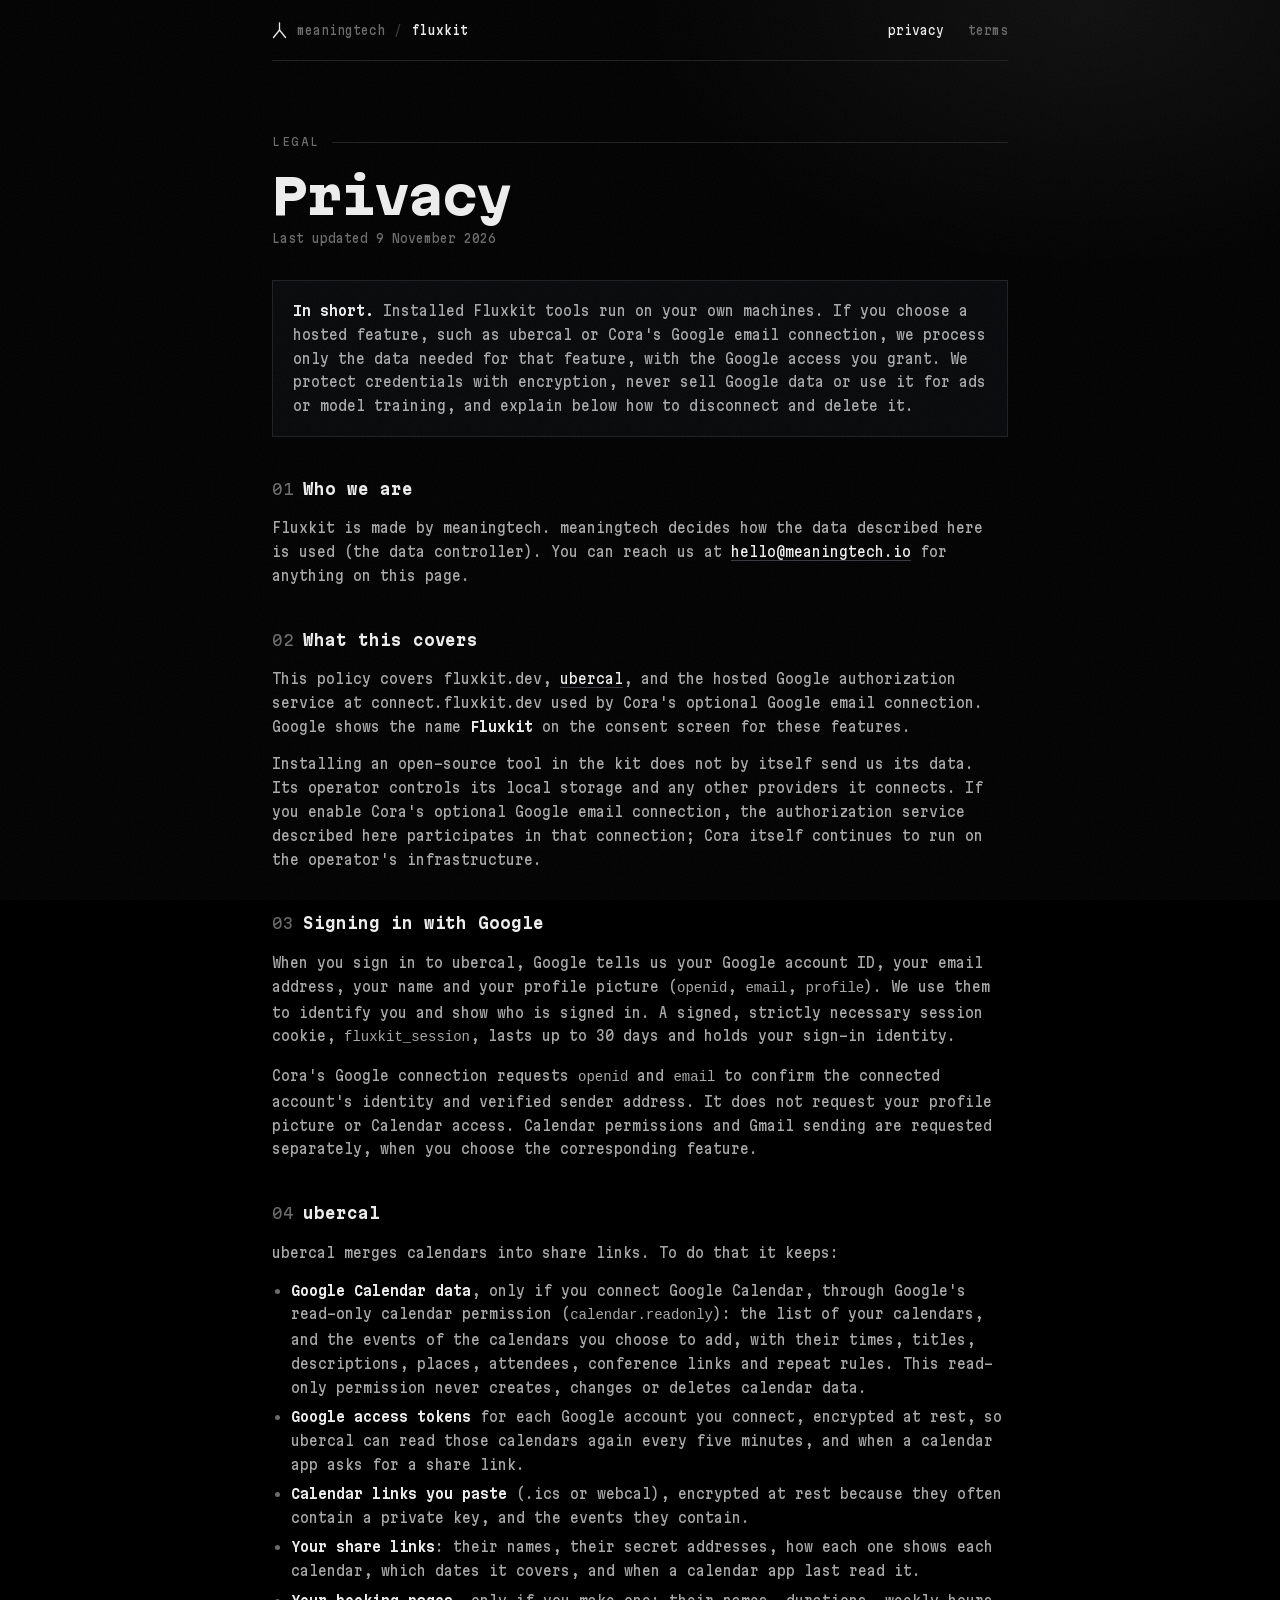
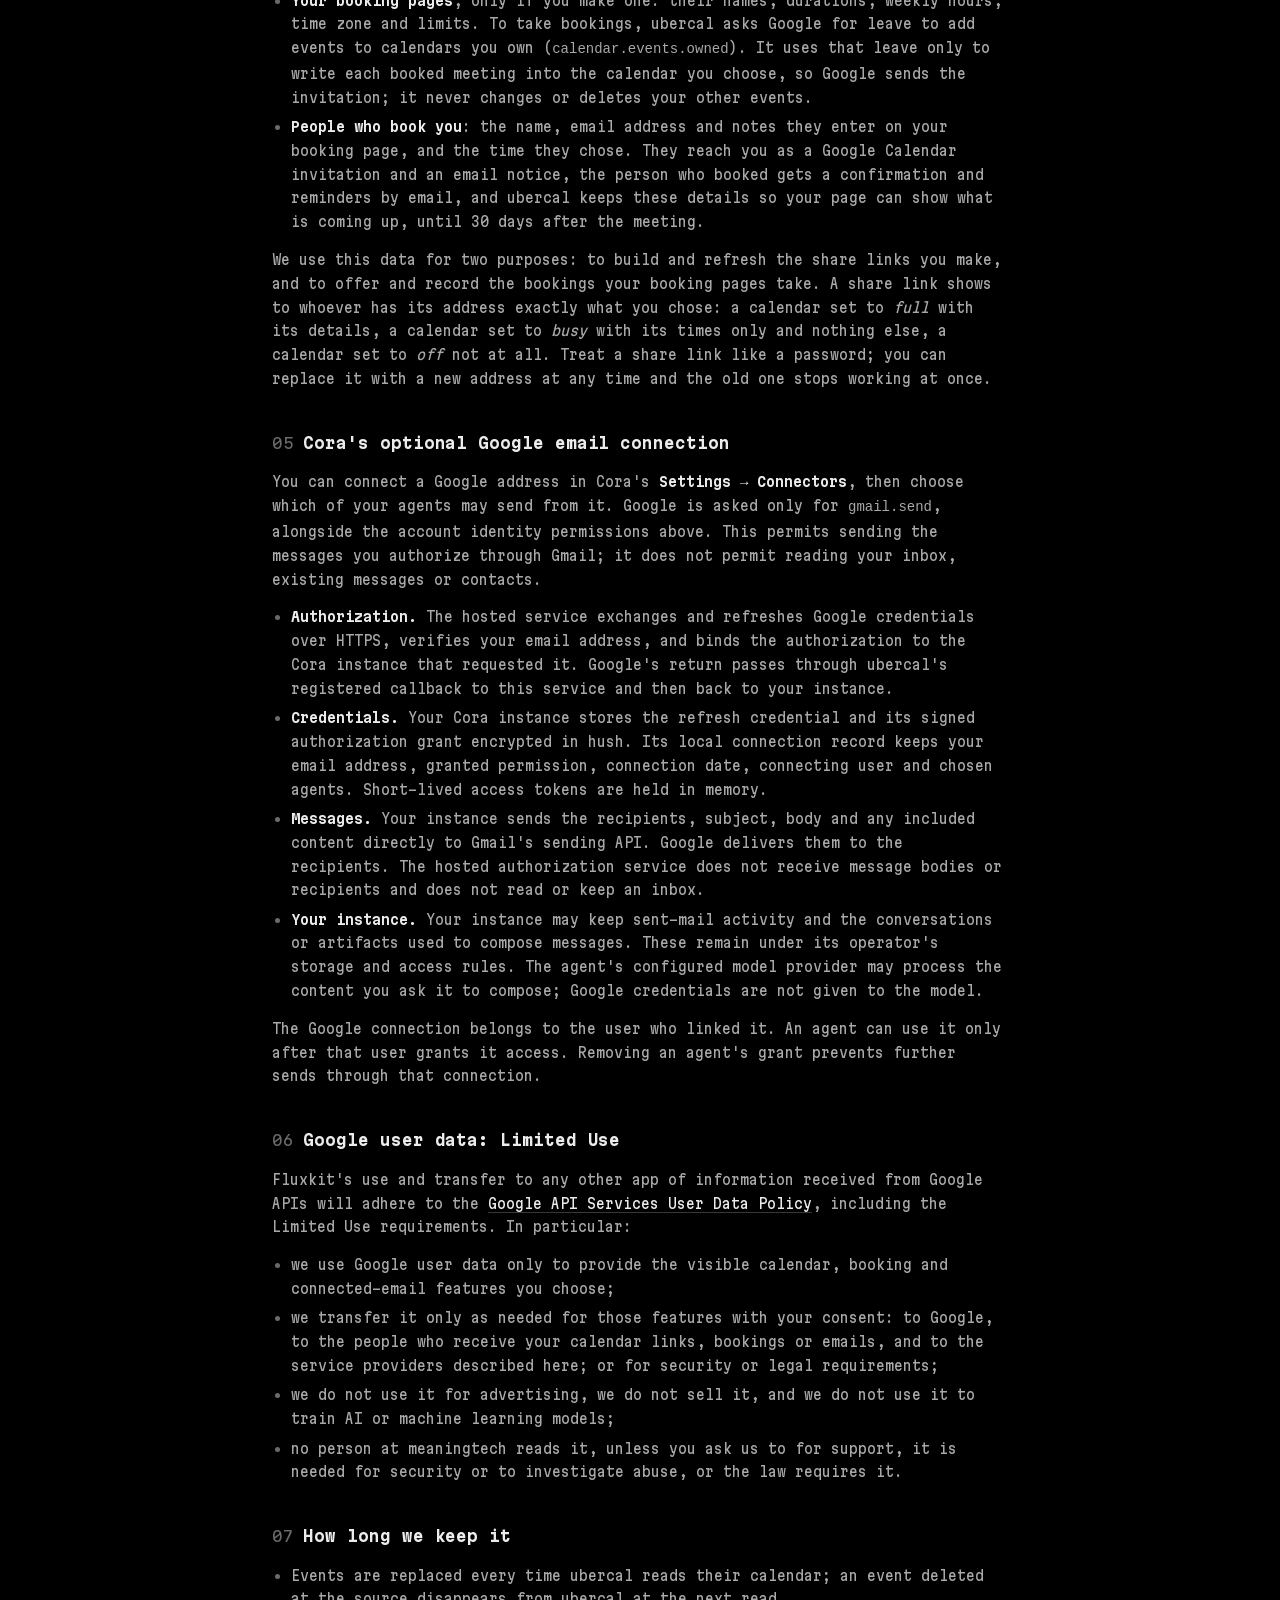
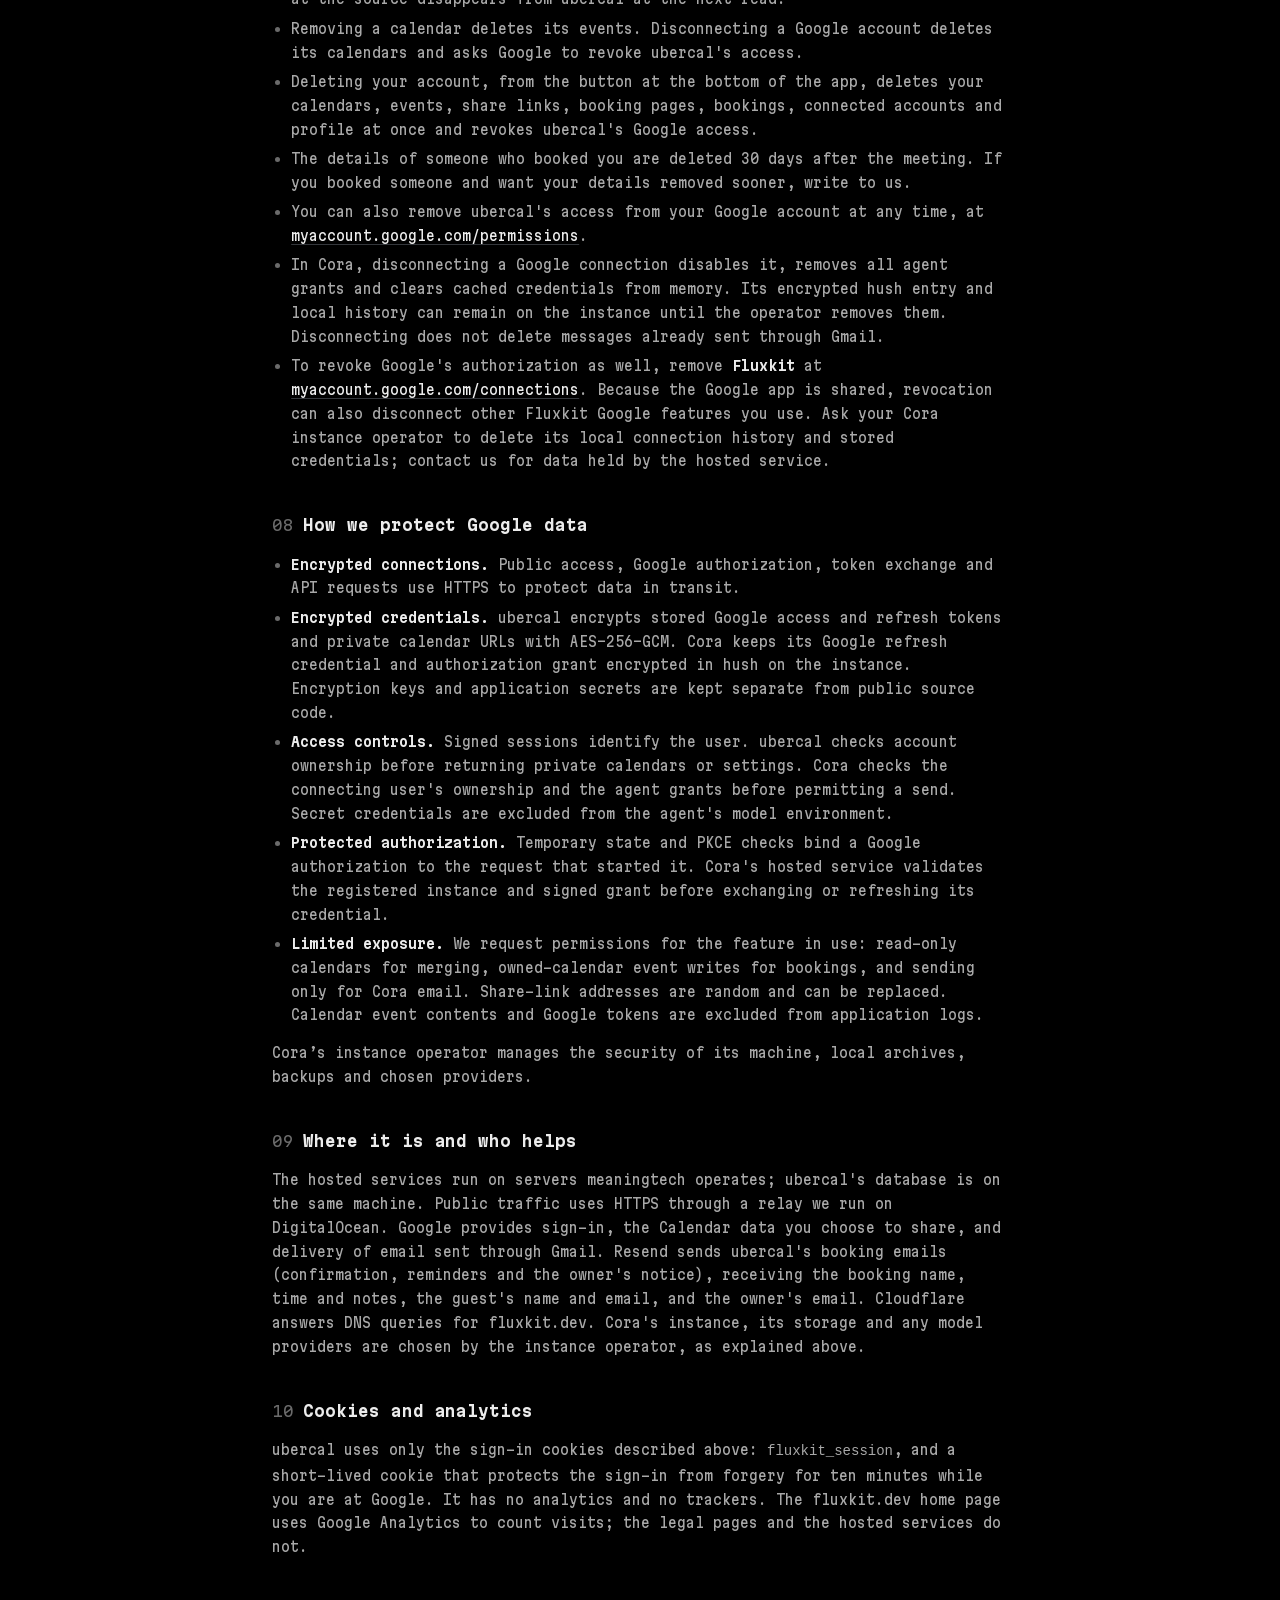
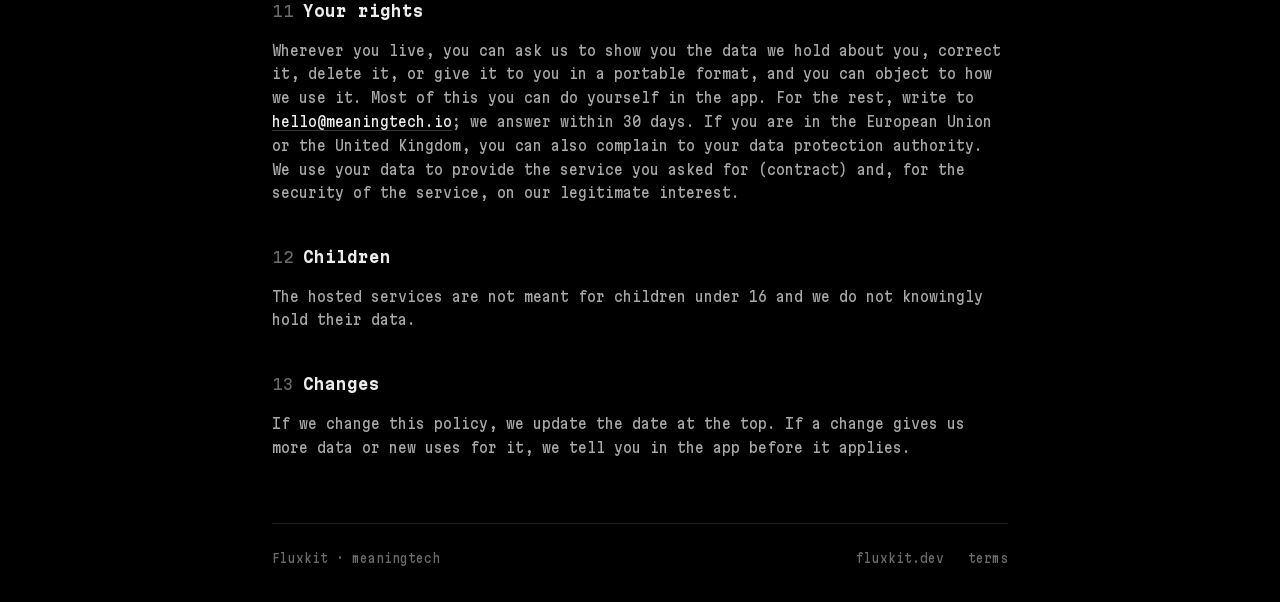
==== commit 8dfe588b: "Document Google data protection and Cora mail sending" ====
--- a/privacy/index.html
+++ b/privacy/index.html
@@ -4,7 +4,7 @@
   <meta charset="utf-8">
   <meta name="viewport" content="width=device-width, initial-scale=1">
   <title>Privacy · Fluxkit</title>
-  <meta name="description" content="How Fluxkit's hosted services, starting with ubercal, handle your Google sign-in, your calendars and your data.">
+  <meta name="description" content="How Fluxkit protects Google data for ubercal and Cora's optional Google email connection: access, use, storage, sharing and deletion.">
   <link rel="canonical" href="https://fluxkit.dev/privacy/">
   <link rel="icon" href="/favicon.svg" type="image/svg+xml">
   <link rel="stylesheet" href="/legal.css">
@@ -25,24 +25,25 @@
     <main>
       <p class="label">legal</p>
       <h1>Privacy</h1>
-      <p class="updated">Last updated 31 October 2026 (booking pages)</p>
+      <p class="updated">Last updated 9 November 2026</p>
 
-      <p class="summary"><b>In short.</b> The Fluxkit tools you install run on your own machines and send us nothing. Our hosted services, starting with ubercal, use Google sign-in. They keep what they need to do their job, read your Google data only with the access you grant, never sell it, never use it for ads, and delete it when you ask.</p>
+      <p class="summary"><b>In short.</b> Installed Fluxkit tools run on your own machines. If you choose a hosted feature, such as ubercal or Cora's Google email connection, we process only the data needed for that feature, with the Google access you grant. We protect credentials with encryption, never sell Google data or use it for ads or model training, and explain below how to disconnect and delete it.</p>
 
       <h2><span>01</span>Who we are</h2>
       <p>Fluxkit is made by meaningtech. meaningtech decides how the data described here is used (the data controller). You can reach us at <a href="mailto:hello@meaningtech.io">hello@meaningtech.io</a> for anything on this page.</p>
 
       <h2><span>02</span>What this covers</h2>
-      <p>This policy covers fluxkit.dev and the hosted Fluxkit services on its subdomains, which share one Google sign-in. Today that is <a href="https://ubercal.fluxkit.dev">ubercal</a>. When another hosted service joins, it is added here before it asks for anything new.</p>
-      <p>It does not cover the open-source tools in the kit (cora, scott, doc, grog and the others) when you install and run them yourself: they run on your computers, under your accounts, and do not send us your data.</p>
+      <p>This policy covers fluxkit.dev, <a href="https://ubercal.fluxkit.dev">ubercal</a>, and the hosted Google authorization service at connect.fluxkit.dev used by Cora's optional Google email connection. Google shows the name <strong>Fluxkit</strong> on the consent screen for these features.</p>
+      <p>Installing an open-source tool in the kit does not by itself send us its data. Its operator controls its local storage and any other providers it connects. If you enable Cora's optional Google email connection, the authorization service described here participates in that connection; Cora itself continues to run on the operator's infrastructure.</p>
 
       <h2><span>03</span>Signing in with Google</h2>
-      <p>When you sign in, Google tells us your Google account ID, your email address, your name and your profile picture. We use them to know it is you and to show who is signed in. We keep a signed session cookie, <code>fluxkit_session</code>, for up to 30 days so you stay signed in across Fluxkit services. It is strictly necessary and holds nothing else.</p>
+      <p>When you sign in to ubercal, Google tells us your Google account ID, your email address, your name and your profile picture (<code>openid</code>, <code>email</code>, <code>profile</code>). We use them to identify you and show who is signed in. A signed, strictly necessary session cookie, <code>fluxkit_session</code>, lasts up to 30 days and holds your sign-in identity.</p>
+      <p>Cora's Google connection requests <code>openid</code> and <code>email</code> to confirm the connected account's identity and verified sender address. It does not request your profile picture or Calendar access. Calendar permissions and Gmail sending are requested separately, when you choose the corresponding feature.</p>
 
       <h2><span>04</span>ubercal</h2>
       <p>ubercal merges calendars into share links. To do that it keeps:</p>
       <ul>
-        <li><strong>Google Calendar data</strong>, only if you connect Google Calendar, through Google's read-only calendar permission (<code>calendar.readonly</code>): the list of your calendars, and the events of the calendars you choose to add, with their times, titles, descriptions, places, attendees, conference links and repeat rules. ubercal never creates, changes or deletes anything in your Google calendars.</li>
+        <li><strong>Google Calendar data</strong>, only if you connect Google Calendar, through Google's read-only calendar permission (<code>calendar.readonly</code>): the list of your calendars, and the events of the calendars you choose to add, with their times, titles, descriptions, places, attendees, conference links and repeat rules. This read-only permission never creates, changes or deletes calendar data.</li>
         <li><strong>Google access tokens</strong> for each Google account you connect, encrypted at rest, so ubercal can read those calendars again every five minutes, and when a calendar app asks for a share link.</li>
         <li><strong>Calendar links you paste</strong> (.ics or webcal), encrypted at rest because they often contain a private key, and the events they contain.</li>
         <li><strong>Your share links</strong>: their names, their secret addresses, how each one shows each calendar, which dates it covers, and when a calendar app last read it.</li>
@@ -51,37 +52,59 @@
       </ul>
       <p>We use this data for two purposes: to build and refresh the share links you make, and to offer and record the bookings your booking pages take. A share link shows to whoever has its address exactly what you chose: a calendar set to <em>full</em> with its details, a calendar set to <em>busy</em> with its times only and nothing else, a calendar set to <em>off</em> not at all. Treat a share link like a password; you can replace it with a new address at any time and the old one stops working at once.</p>
 
-      <h2><span>05</span>Google user data: Limited Use</h2>
-      <p>ubercal's use and transfer to any other app of information received from Google APIs will adhere to the <a href="https://developers.google.com/terms/api-services-user-data-policy">Google API Services User Data Policy</a>, including the Limited Use requirements. In particular:</p>
+      <h2 id="cora"><span>05</span>Cora's optional Google email connection</h2>
+      <p>You can connect a Google address in Cora's <strong>Settings → Connectors</strong>, then choose which of your agents may send from it. Google is asked only for <code>gmail.send</code>, alongside the account identity permissions above. This permits sending the messages you authorize through Gmail; it does not permit reading your inbox, existing messages or contacts.</p>
       <ul>
-        <li>we use Google user data only to provide the features you see in ubercal;</li>
-        <li>we do not transfer it to anyone, except to the people you give a share link to, as you set it up, or when the law requires it;</li>
+        <li><strong>Authorization.</strong> The hosted service exchanges and refreshes Google credentials over HTTPS, verifies your email address, and binds the authorization to the Cora instance that requested it. Google's return passes through ubercal's registered callback to this service and then back to your instance.</li>
+        <li><strong>Credentials.</strong> Your Cora instance stores the refresh credential and its signed authorization grant encrypted in hush. Its local connection record keeps your email address, granted permission, connection date, connecting user and chosen agents. Short-lived access tokens are held in memory.</li>
+        <li><strong>Messages.</strong> Your instance sends the recipients, subject, body and any included content directly to Gmail's sending API. Google delivers them to the recipients. The hosted authorization service does not receive message bodies or recipients and does not read or keep an inbox.</li>
+        <li><strong>Your instance.</strong> Your instance may keep sent-mail activity and the conversations or artifacts used to compose messages. These remain under its operator's storage and access rules. The agent's configured model provider may process the content you ask it to compose; Google credentials are not given to the model.</li>
+      </ul>
+      <p>The Google connection belongs to the user who linked it. An agent can use it only after that user grants it access. Removing an agent's grant prevents further sends through that connection.</p>
+
+      <h2 id="limited-use"><span>06</span>Google user data: Limited Use</h2>
+      <p>Fluxkit's use and transfer to any other app of information received from Google APIs will adhere to the <a href="https://developers.google.com/terms/api-services-user-data-policy">Google API Services User Data Policy</a>, including the Limited Use requirements. In particular:</p>
+      <ul>
+        <li>we use Google user data only to provide the visible calendar, booking and connected-email features you choose;</li>
+        <li>we transfer it only as needed for those features with your consent: to Google, to the people who receive your calendar links, bookings or emails, and to the service providers described here; or for security or legal requirements;</li>
         <li>we do not use it for advertising, we do not sell it, and we do not use it to train AI or machine learning models;</li>
         <li>no person at meaningtech reads it, unless you ask us to for support, it is needed for security or to investigate abuse, or the law requires it.</li>
       </ul>
 
-      <h2><span>06</span>How long we keep it</h2>
+      <h2 id="retention"><span>07</span>How long we keep it</h2>
       <ul>
         <li>Events are replaced every time ubercal reads their calendar; an event deleted at the source disappears from ubercal at the next read.</li>
         <li>Removing a calendar deletes its events. Disconnecting a Google account deletes its calendars and asks Google to revoke ubercal's access.</li>
         <li>Deleting your account, from the button at the bottom of the app, deletes your calendars, events, share links, booking pages, bookings, connected accounts and profile at once and revokes ubercal's Google access.</li>
         <li>The details of someone who booked you are deleted 30 days after the meeting. If you booked someone and want your details removed sooner, write to us.</li>
         <li>You can also remove ubercal's access from your Google account at any time, at <a href="https://myaccount.google.com/permissions">myaccount.google.com/permissions</a>.</li>
+        <li>In Cora, disconnecting a Google connection disables it, removes all agent grants and clears cached credentials from memory. Its encrypted hush entry and local history can remain on the instance until the operator removes them. Disconnecting does not delete messages already sent through Gmail.</li>
+        <li>To revoke Google's authorization as well, remove <strong>Fluxkit</strong> at <a href="https://myaccount.google.com/connections">myaccount.google.com/connections</a>. Because the Google app is shared, revocation can also disconnect other Fluxkit Google features you use. Ask your Cora instance operator to delete its local connection history and stored credentials; contact us for data held by the hosted service.</li>
       </ul>
 
-      <h2><span>07</span>Where it is and who helps</h2>
-      <p>The hosted services run on servers meaningtech operates, with the database on the same machine. Traffic reaches them encrypted (HTTPS) through a relay we run on DigitalOcean. Google provides the sign-in and the Calendar data you choose to share. Resend sends the booking emails (the confirmation, the reminders and the owner's notice), so it receives the name and email address of the person who booked, the meeting's name, time and notes, and the owner's email address. Cloudflare answers DNS queries for fluxkit.dev and does not see the traffic itself. We do not use any other service that receives your data.</p>
+      <h2 id="protection"><span>08</span>How we protect Google data</h2>
+      <ul>
+        <li><strong>Encrypted connections.</strong> Public access, Google authorization, token exchange and API requests use HTTPS to protect data in transit.</li>
+        <li><strong>Encrypted credentials.</strong> ubercal encrypts stored Google access and refresh tokens and private calendar URLs with AES-256-GCM. Cora keeps its Google refresh credential and authorization grant encrypted in hush on the instance. Encryption keys and application secrets are kept separate from public source code.</li>
+        <li><strong>Access controls.</strong> Signed sessions identify the user. ubercal checks account ownership before returning private calendars or settings. Cora checks the connecting user's ownership and the agent grants before permitting a send. Secret credentials are excluded from the agent's model environment.</li>
+        <li><strong>Protected authorization.</strong> Temporary state and PKCE checks bind a Google authorization to the request that started it. Cora's hosted service validates the registered instance and signed grant before exchanging or refreshing its credential.</li>
+        <li><strong>Limited exposure.</strong> We request permissions for the feature in use: read-only calendars for merging, owned-calendar event writes for bookings, and sending only for Cora email. Share-link addresses are random and can be replaced. Calendar event contents and Google tokens are excluded from application logs.</li>
+      </ul>
+      <p>Cora’s instance operator manages the security of its machine, local archives, backups and chosen providers.</p>
 
-      <h2><span>08</span>Cookies and analytics</h2>
+      <h2><span>09</span>Where it is and who helps</h2>
+      <p>The hosted services run on servers meaningtech operates; ubercal's database is on the same machine. Public traffic uses HTTPS through a relay we run on DigitalOcean. Google provides sign-in, the Calendar data you choose to share, and delivery of email sent through Gmail. Resend sends ubercal's booking emails (confirmation, reminders and the owner's notice), receiving the booking name, time and notes, the guest's name and email, and the owner's email. Cloudflare answers DNS queries for fluxkit.dev. Cora's instance, its storage and any model providers are chosen by the instance operator, as explained above.</p>
+
+      <h2><span>10</span>Cookies and analytics</h2>
       <p>ubercal uses only the sign-in cookies described above: <code>fluxkit_session</code>, and a short-lived cookie that protects the sign-in from forgery for ten minutes while you are at Google. It has no analytics and no trackers. The fluxkit.dev home page uses Google Analytics to count visits; the legal pages and the hosted services do not.</p>
 
-      <h2><span>09</span>Your rights</h2>
+      <h2><span>11</span>Your rights</h2>
       <p>Wherever you live, you can ask us to show you the data we hold about you, correct it, delete it, or give it to you in a portable format, and you can object to how we use it. Most of this you can do yourself in the app. For the rest, write to <a href="mailto:hello@meaningtech.io">hello@meaningtech.io</a>; we answer within 30 days. If you are in the European Union or the United Kingdom, you can also complain to your data protection authority. We use your data to provide the service you asked for (contract) and, for the security of the service, on our legitimate interest.</p>
 
-      <h2><span>10</span>Children</h2>
+      <h2><span>12</span>Children</h2>
       <p>The hosted services are not meant for children under 16 and we do not knowingly hold their data.</p>
 
-      <h2><span>11</span>Changes</h2>
+      <h2><span>13</span>Changes</h2>
       <p>If we change this policy, we update the date at the top. If a change gives us more data or new uses for it, we tell you in the app before it applies.</p>
     </main>
 
--- a/legal.css
+++ b/legal.css
@@ -37,7 +37,7 @@
   opacity: .045;
   background-image: url("data:image/svg+xml;utf8,<svg xmlns='http://www.w3.org/2000/svg' width='160' height='160'><filter id='n'><feTurbulence type='fractalNoise' baseFrequency='.9' numOctaves='3' stitchTiles='stitch'/><feColorMatrix values='0 0 0 0 1  0 0 0 0 1  0 0 0 0 1  0 0 0 .9 0'/></filter><rect width='100%' height='100%' filter='url(%23n)'/></svg>");
 }
-a { color: var(--ink); text-underline-offset: 3px; text-decoration-color: var(--rule-hi); }
+a { color: var(--ink); overflow-wrap: anywhere; text-underline-offset: 3px; text-decoration-color: var(--rule-hi); }
 a:hover { text-decoration-color: var(--ink); }
 :focus-visible { outline: 1px solid var(--flux); outline-offset: 3px; }
 ::selection { background: var(--flux); color: var(--void); }
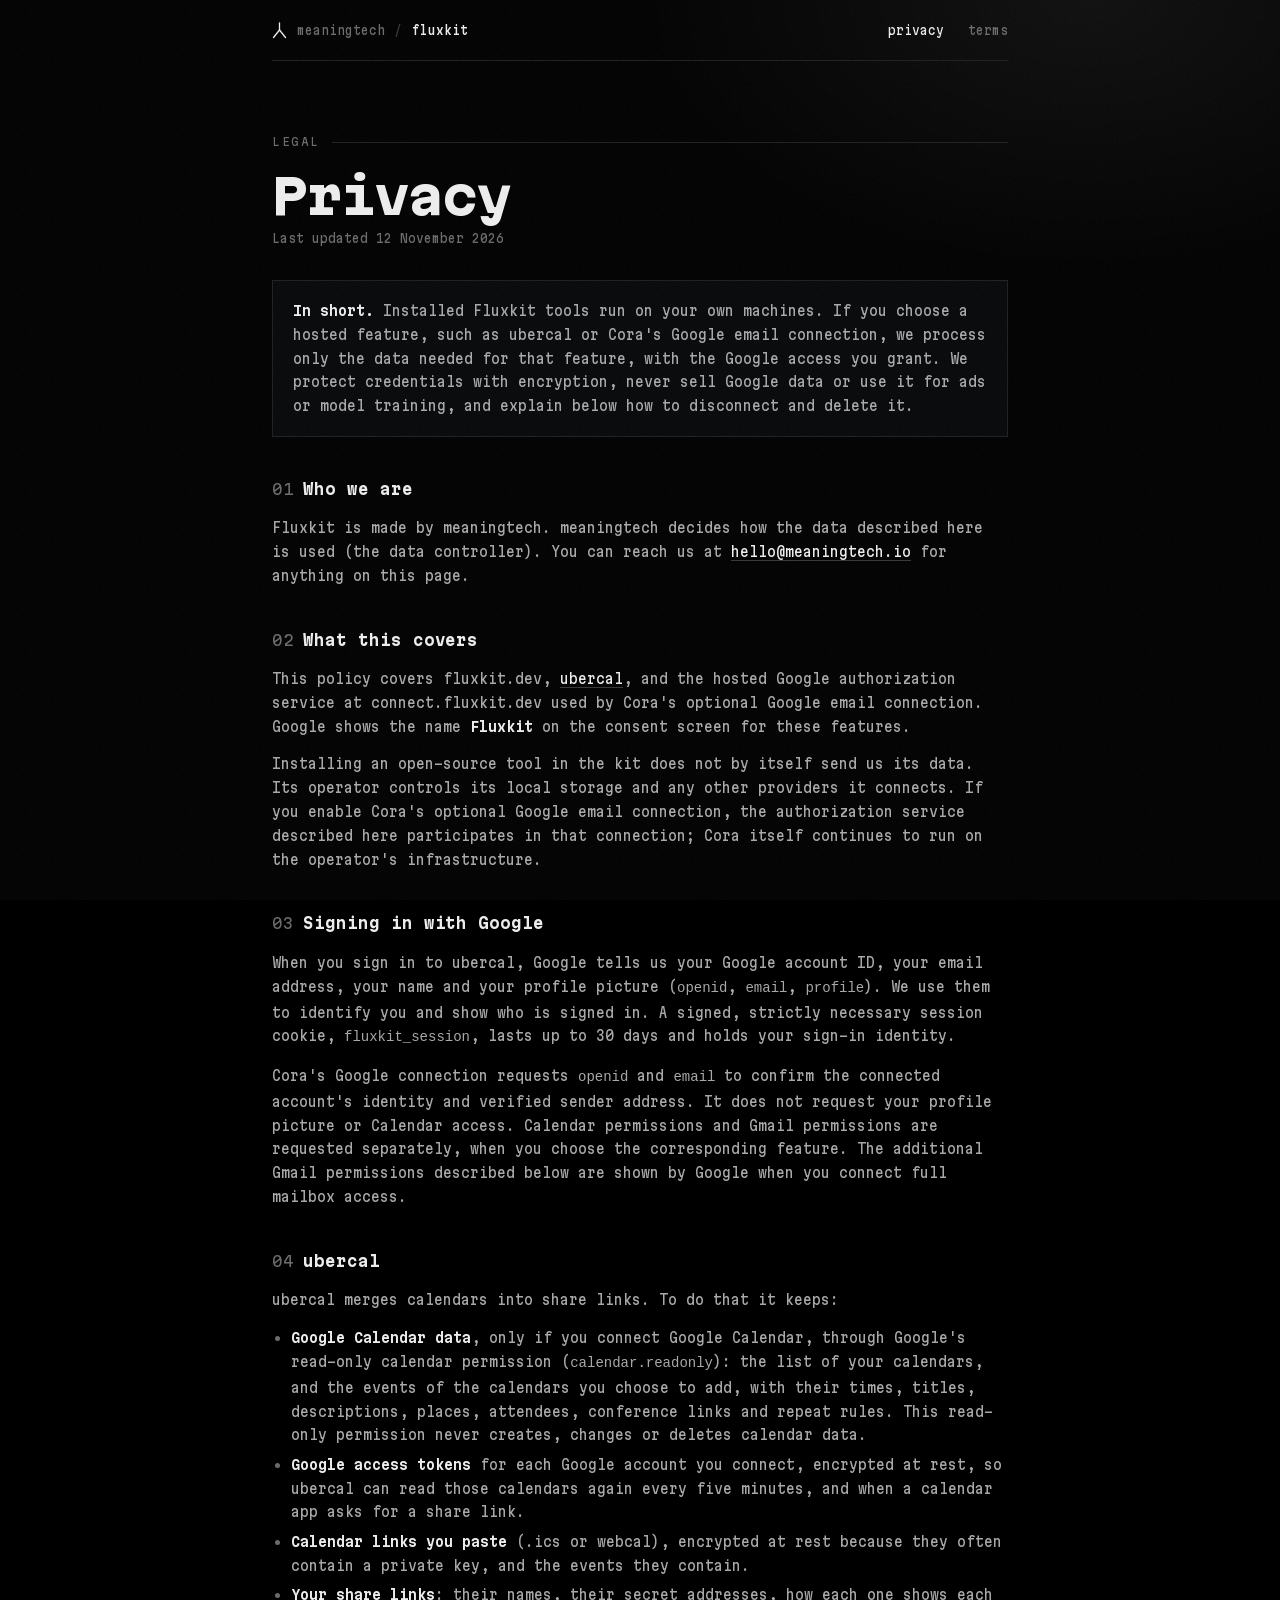
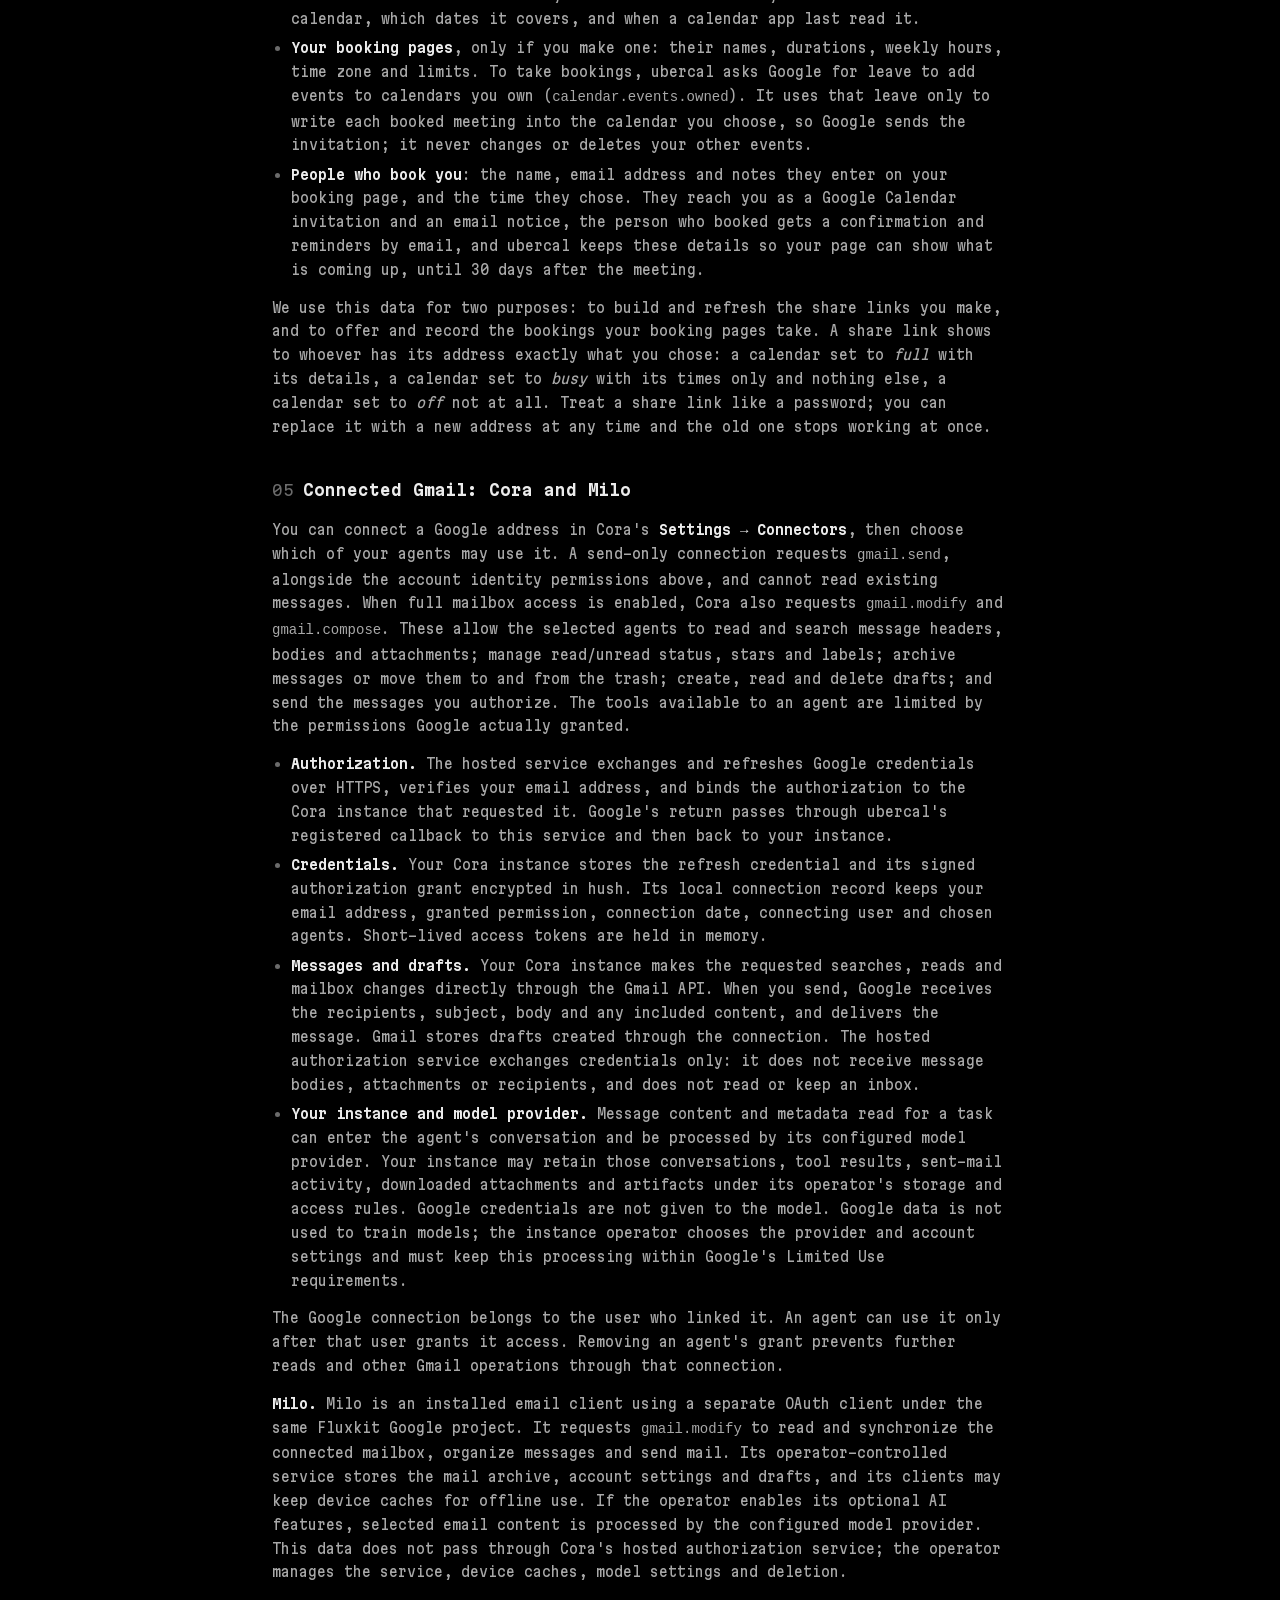
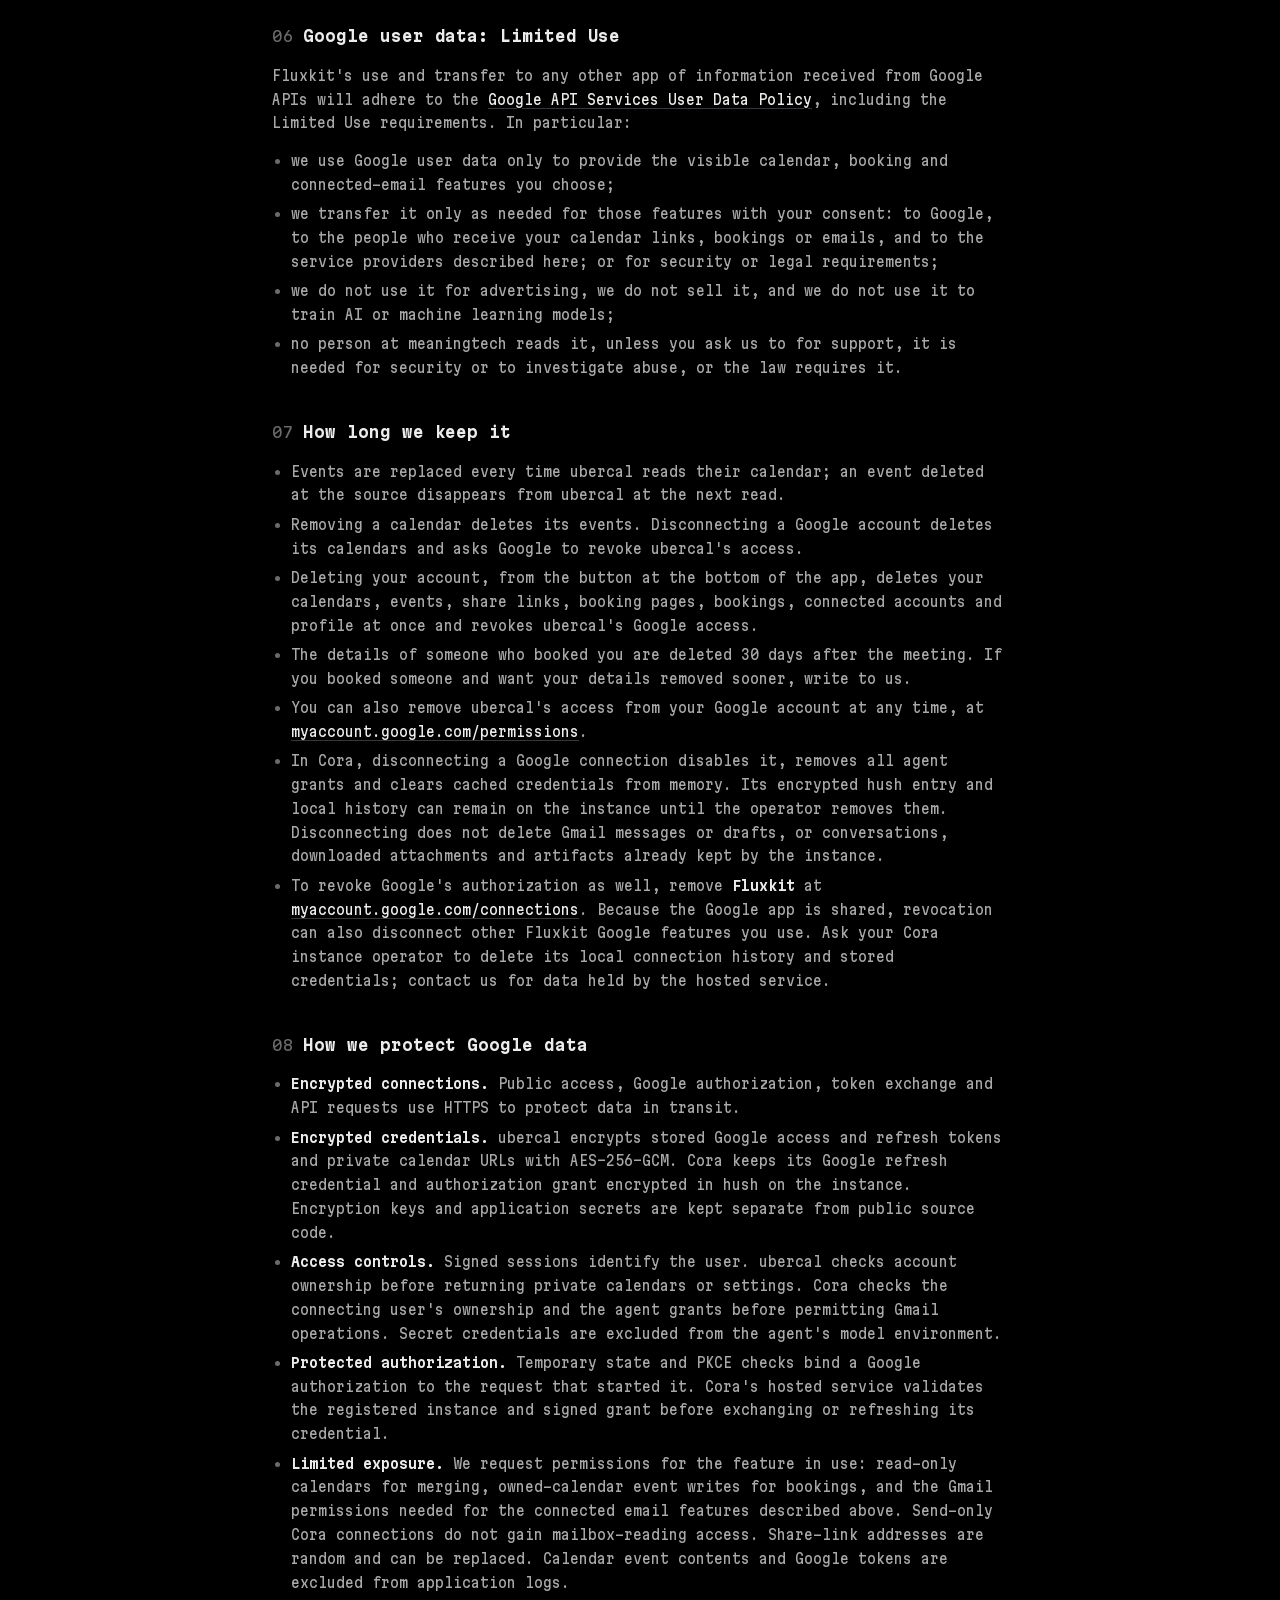
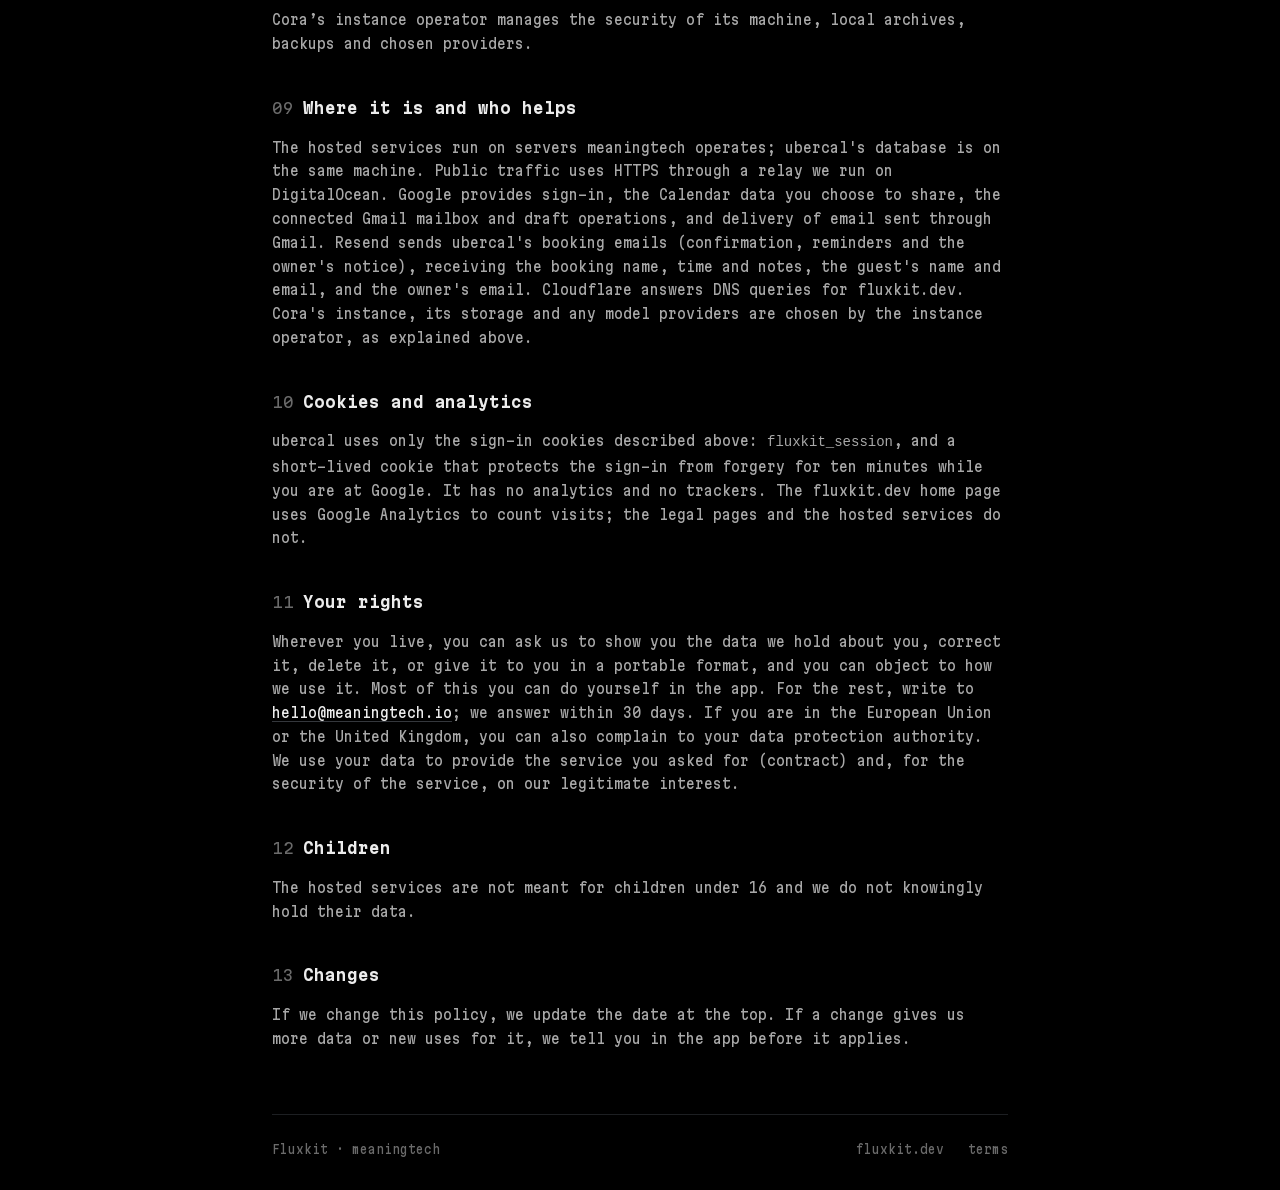
==== commit f2c877ea: "Document Gmail mailbox permissions and processing Co-authored-by: Cora <git@usecora.space>" ====
--- a/privacy/index.html
+++ b/privacy/index.html
@@ -25,7 +25,7 @@
     <main>
       <p class="label">legal</p>
       <h1>Privacy</h1>
-      <p class="updated">Last updated 9 November 2026</p>
+      <p class="updated">Last updated 12 November 2026</p>
 
       <p class="summary"><b>In short.</b> Installed Fluxkit tools run on your own machines. If you choose a hosted feature, such as ubercal or Cora's Google email connection, we process only the data needed for that feature, with the Google access you grant. We protect credentials with encryption, never sell Google data or use it for ads or model training, and explain below how to disconnect and delete it.</p>
 
@@ -38,7 +38,7 @@
 
       <h2><span>03</span>Signing in with Google</h2>
       <p>When you sign in to ubercal, Google tells us your Google account ID, your email address, your name and your profile picture (<code>openid</code>, <code>email</code>, <code>profile</code>). We use them to identify you and show who is signed in. A signed, strictly necessary session cookie, <code>fluxkit_session</code>, lasts up to 30 days and holds your sign-in identity.</p>
-      <p>Cora's Google connection requests <code>openid</code> and <code>email</code> to confirm the connected account's identity and verified sender address. It does not request your profile picture or Calendar access. Calendar permissions and Gmail sending are requested separately, when you choose the corresponding feature.</p>
+      <p>Cora's Google connection requests <code>openid</code> and <code>email</code> to confirm the connected account's identity and verified sender address. It does not request your profile picture or Calendar access. Calendar permissions and Gmail permissions are requested separately, when you choose the corresponding feature. The additional Gmail permissions described below are shown by Google when you connect full mailbox access.</p>
 
       <h2><span>04</span>ubercal</h2>
       <p>ubercal merges calendars into share links. To do that it keeps:</p>
@@ -52,15 +52,17 @@
       </ul>
       <p>We use this data for two purposes: to build and refresh the share links you make, and to offer and record the bookings your booking pages take. A share link shows to whoever has its address exactly what you chose: a calendar set to <em>full</em> with its details, a calendar set to <em>busy</em> with its times only and nothing else, a calendar set to <em>off</em> not at all. Treat a share link like a password; you can replace it with a new address at any time and the old one stops working at once.</p>
 
-      <h2 id="cora"><span>05</span>Cora's optional Google email connection</h2>
-      <p>You can connect a Google address in Cora's <strong>Settings → Connectors</strong>, then choose which of your agents may send from it. Google is asked only for <code>gmail.send</code>, alongside the account identity permissions above. This permits sending the messages you authorize through Gmail; it does not permit reading your inbox, existing messages or contacts.</p>
+      <h2 id="cora"><span>05</span>Connected Gmail: Cora and Milo</h2>
+      <p>You can connect a Google address in Cora's <strong>Settings → Connectors</strong>, then choose which of your agents may use it. A send-only connection requests <code>gmail.send</code>, alongside the account identity permissions above, and cannot read existing messages. When full mailbox access is enabled, Cora also requests <code>gmail.modify</code> and <code>gmail.compose</code>. These allow the selected agents to read and search message headers, bodies and attachments; manage read/unread status, stars and labels; archive messages or move them to and from the trash; create, read and delete drafts; and send the messages you authorize. The tools available to an agent are limited by the permissions Google actually granted.</p>
       <ul>
         <li><strong>Authorization.</strong> The hosted service exchanges and refreshes Google credentials over HTTPS, verifies your email address, and binds the authorization to the Cora instance that requested it. Google's return passes through ubercal's registered callback to this service and then back to your instance.</li>
         <li><strong>Credentials.</strong> Your Cora instance stores the refresh credential and its signed authorization grant encrypted in hush. Its local connection record keeps your email address, granted permission, connection date, connecting user and chosen agents. Short-lived access tokens are held in memory.</li>
-        <li><strong>Messages.</strong> Your instance sends the recipients, subject, body and any included content directly to Gmail's sending API. Google delivers them to the recipients. The hosted authorization service does not receive message bodies or recipients and does not read or keep an inbox.</li>
-        <li><strong>Your instance.</strong> Your instance may keep sent-mail activity and the conversations or artifacts used to compose messages. These remain under its operator's storage and access rules. The agent's configured model provider may process the content you ask it to compose; Google credentials are not given to the model.</li>
+        <li><strong>Messages and drafts.</strong> Your Cora instance makes the requested searches, reads and mailbox changes directly through the Gmail API. When you send, Google receives the recipients, subject, body and any included content, and delivers the message. Gmail stores drafts created through the connection. The hosted authorization service exchanges credentials only: it does not receive message bodies, attachments or recipients, and does not read or keep an inbox.</li>
+        <li><strong>Your instance and model provider.</strong> Message content and metadata read for a task can enter the agent's conversation and be processed by its configured model provider. Your instance may retain those conversations, tool results, sent-mail activity, downloaded attachments and artifacts under its operator's storage and access rules. Google credentials are not given to the model. Google data is not used to train models; the instance operator chooses the provider and account settings and must keep this processing within Google's Limited Use requirements.</li>
       </ul>
-      <p>The Google connection belongs to the user who linked it. An agent can use it only after that user grants it access. Removing an agent's grant prevents further sends through that connection.</p>
+      <p>The Google connection belongs to the user who linked it. An agent can use it only after that user grants it access. Removing an agent's grant prevents further reads and other Gmail operations through that connection.</p>
+
+      <p><strong>Milo.</strong> Milo is an installed email client using a separate OAuth client under the same Fluxkit Google project. It requests <code>gmail.modify</code> to read and synchronize the connected mailbox, organize messages and send mail. Its operator-controlled service stores the mail archive, account settings and drafts, and its clients may keep device caches for offline use. If the operator enables its optional AI features, selected email content is processed by the configured model provider. This data does not pass through Cora's hosted authorization service; the operator manages the service, device caches, model settings and deletion.</p>
 
       <h2 id="limited-use"><span>06</span>Google user data: Limited Use</h2>
       <p>Fluxkit's use and transfer to any other app of information received from Google APIs will adhere to the <a href="https://developers.google.com/terms/api-services-user-data-policy">Google API Services User Data Policy</a>, including the Limited Use requirements. In particular:</p>
@@ -78,7 +80,7 @@
         <li>Deleting your account, from the button at the bottom of the app, deletes your calendars, events, share links, booking pages, bookings, connected accounts and profile at once and revokes ubercal's Google access.</li>
         <li>The details of someone who booked you are deleted 30 days after the meeting. If you booked someone and want your details removed sooner, write to us.</li>
         <li>You can also remove ubercal's access from your Google account at any time, at <a href="https://myaccount.google.com/permissions">myaccount.google.com/permissions</a>.</li>
-        <li>In Cora, disconnecting a Google connection disables it, removes all agent grants and clears cached credentials from memory. Its encrypted hush entry and local history can remain on the instance until the operator removes them. Disconnecting does not delete messages already sent through Gmail.</li>
+        <li>In Cora, disconnecting a Google connection disables it, removes all agent grants and clears cached credentials from memory. Its encrypted hush entry and local history can remain on the instance until the operator removes them. Disconnecting does not delete Gmail messages or drafts, or conversations, downloaded attachments and artifacts already kept by the instance.</li>
         <li>To revoke Google's authorization as well, remove <strong>Fluxkit</strong> at <a href="https://myaccount.google.com/connections">myaccount.google.com/connections</a>. Because the Google app is shared, revocation can also disconnect other Fluxkit Google features you use. Ask your Cora instance operator to delete its local connection history and stored credentials; contact us for data held by the hosted service.</li>
       </ul>
 
@@ -86,14 +88,14 @@
       <ul>
         <li><strong>Encrypted connections.</strong> Public access, Google authorization, token exchange and API requests use HTTPS to protect data in transit.</li>
         <li><strong>Encrypted credentials.</strong> ubercal encrypts stored Google access and refresh tokens and private calendar URLs with AES-256-GCM. Cora keeps its Google refresh credential and authorization grant encrypted in hush on the instance. Encryption keys and application secrets are kept separate from public source code.</li>
-        <li><strong>Access controls.</strong> Signed sessions identify the user. ubercal checks account ownership before returning private calendars or settings. Cora checks the connecting user's ownership and the agent grants before permitting a send. Secret credentials are excluded from the agent's model environment.</li>
+        <li><strong>Access controls.</strong> Signed sessions identify the user. ubercal checks account ownership before returning private calendars or settings. Cora checks the connecting user's ownership and the agent grants before permitting Gmail operations. Secret credentials are excluded from the agent's model environment.</li>
         <li><strong>Protected authorization.</strong> Temporary state and PKCE checks bind a Google authorization to the request that started it. Cora's hosted service validates the registered instance and signed grant before exchanging or refreshing its credential.</li>
-        <li><strong>Limited exposure.</strong> We request permissions for the feature in use: read-only calendars for merging, owned-calendar event writes for bookings, and sending only for Cora email. Share-link addresses are random and can be replaced. Calendar event contents and Google tokens are excluded from application logs.</li>
+        <li><strong>Limited exposure.</strong> We request permissions for the feature in use: read-only calendars for merging, owned-calendar event writes for bookings, and the Gmail permissions needed for the connected email features described above. Send-only Cora connections do not gain mailbox-reading access. Share-link addresses are random and can be replaced. Calendar event contents and Google tokens are excluded from application logs.</li>
       </ul>
       <p>Cora’s instance operator manages the security of its machine, local archives, backups and chosen providers.</p>
 
       <h2><span>09</span>Where it is and who helps</h2>
-      <p>The hosted services run on servers meaningtech operates; ubercal's database is on the same machine. Public traffic uses HTTPS through a relay we run on DigitalOcean. Google provides sign-in, the Calendar data you choose to share, and delivery of email sent through Gmail. Resend sends ubercal's booking emails (confirmation, reminders and the owner's notice), receiving the booking name, time and notes, the guest's name and email, and the owner's email. Cloudflare answers DNS queries for fluxkit.dev. Cora's instance, its storage and any model providers are chosen by the instance operator, as explained above.</p>
+      <p>The hosted services run on servers meaningtech operates; ubercal's database is on the same machine. Public traffic uses HTTPS through a relay we run on DigitalOcean. Google provides sign-in, the Calendar data you choose to share, the connected Gmail mailbox and draft operations, and delivery of email sent through Gmail. Resend sends ubercal's booking emails (confirmation, reminders and the owner's notice), receiving the booking name, time and notes, the guest's name and email, and the owner's email. Cloudflare answers DNS queries for fluxkit.dev. Cora's instance, its storage and any model providers are chosen by the instance operator, as explained above.</p>
 
       <h2><span>10</span>Cookies and analytics</h2>
       <p>ubercal uses only the sign-in cookies described above: <code>fluxkit_session</code>, and a short-lived cookie that protects the sign-in from forgery for ten minutes while you are at Google. It has no analytics and no trackers. The fluxkit.dev home page uses Google Analytics to count visits; the legal pages and the hosted services do not.</p>
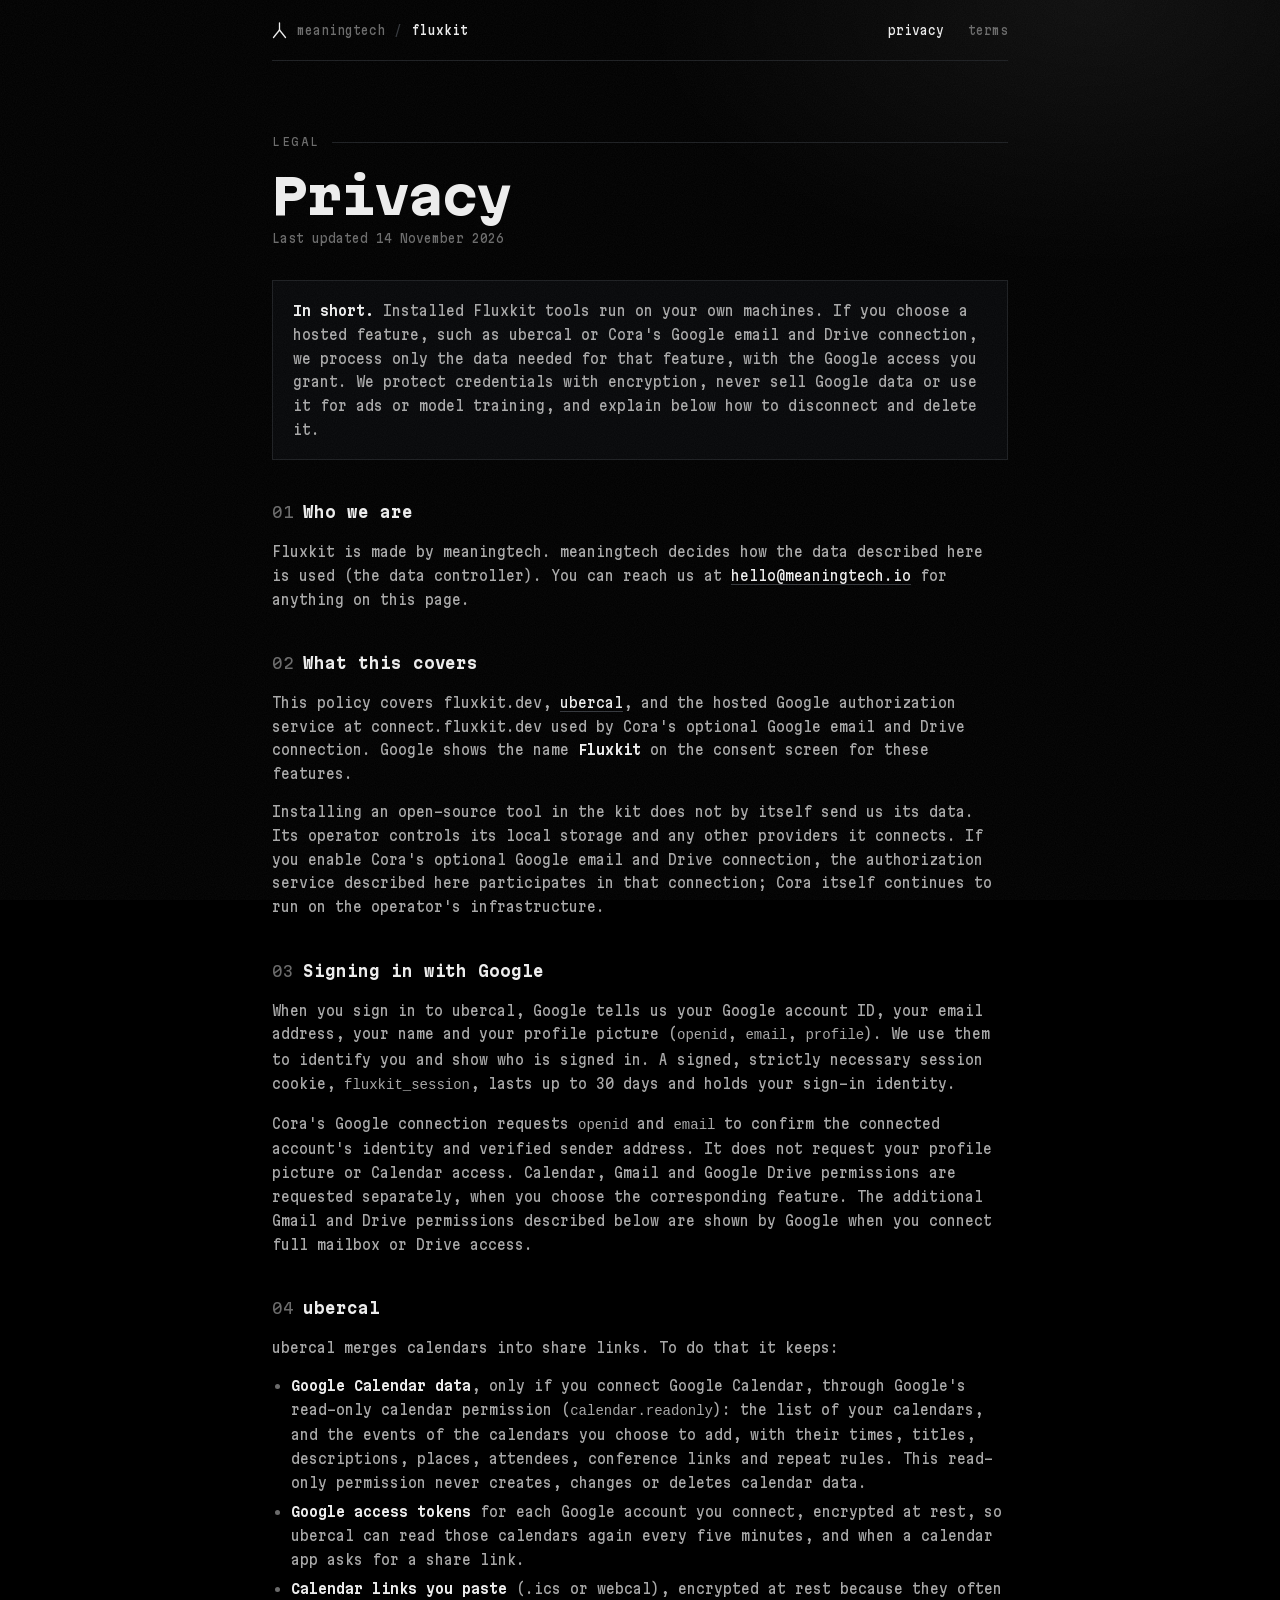
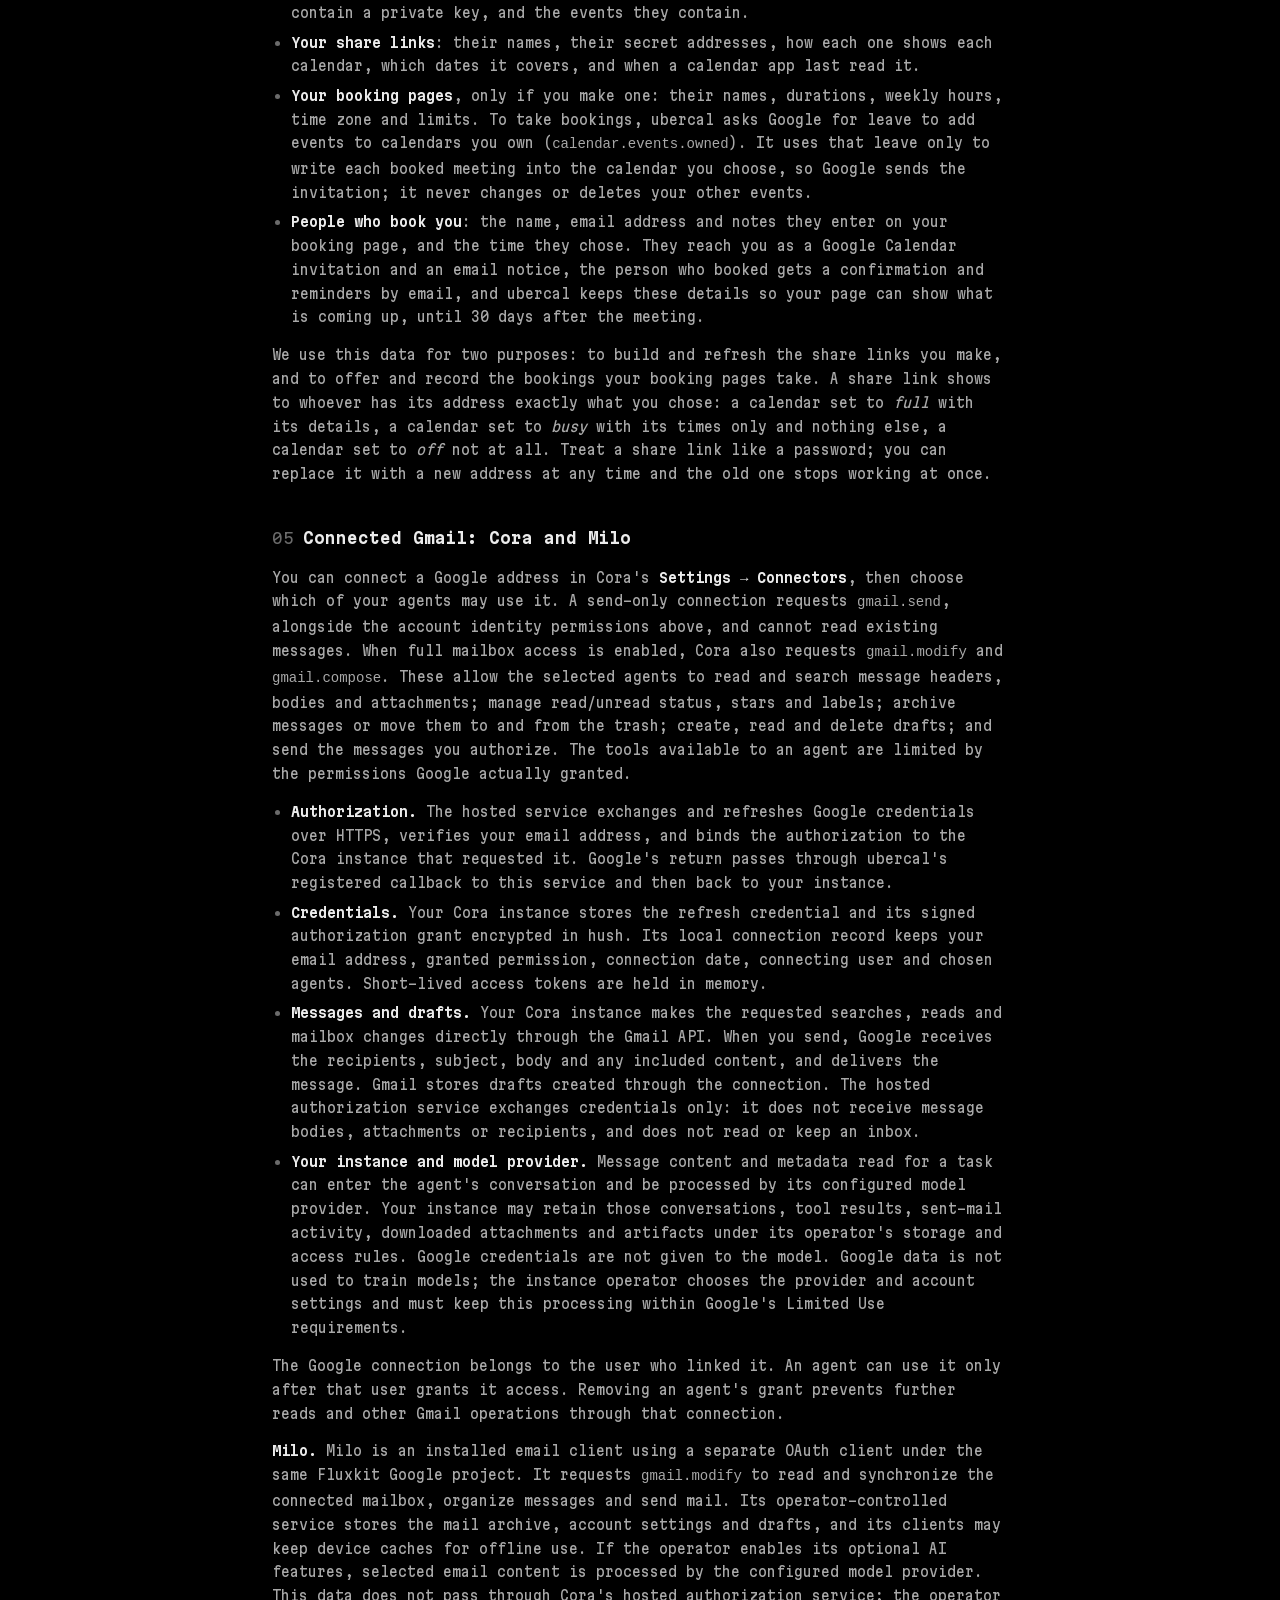
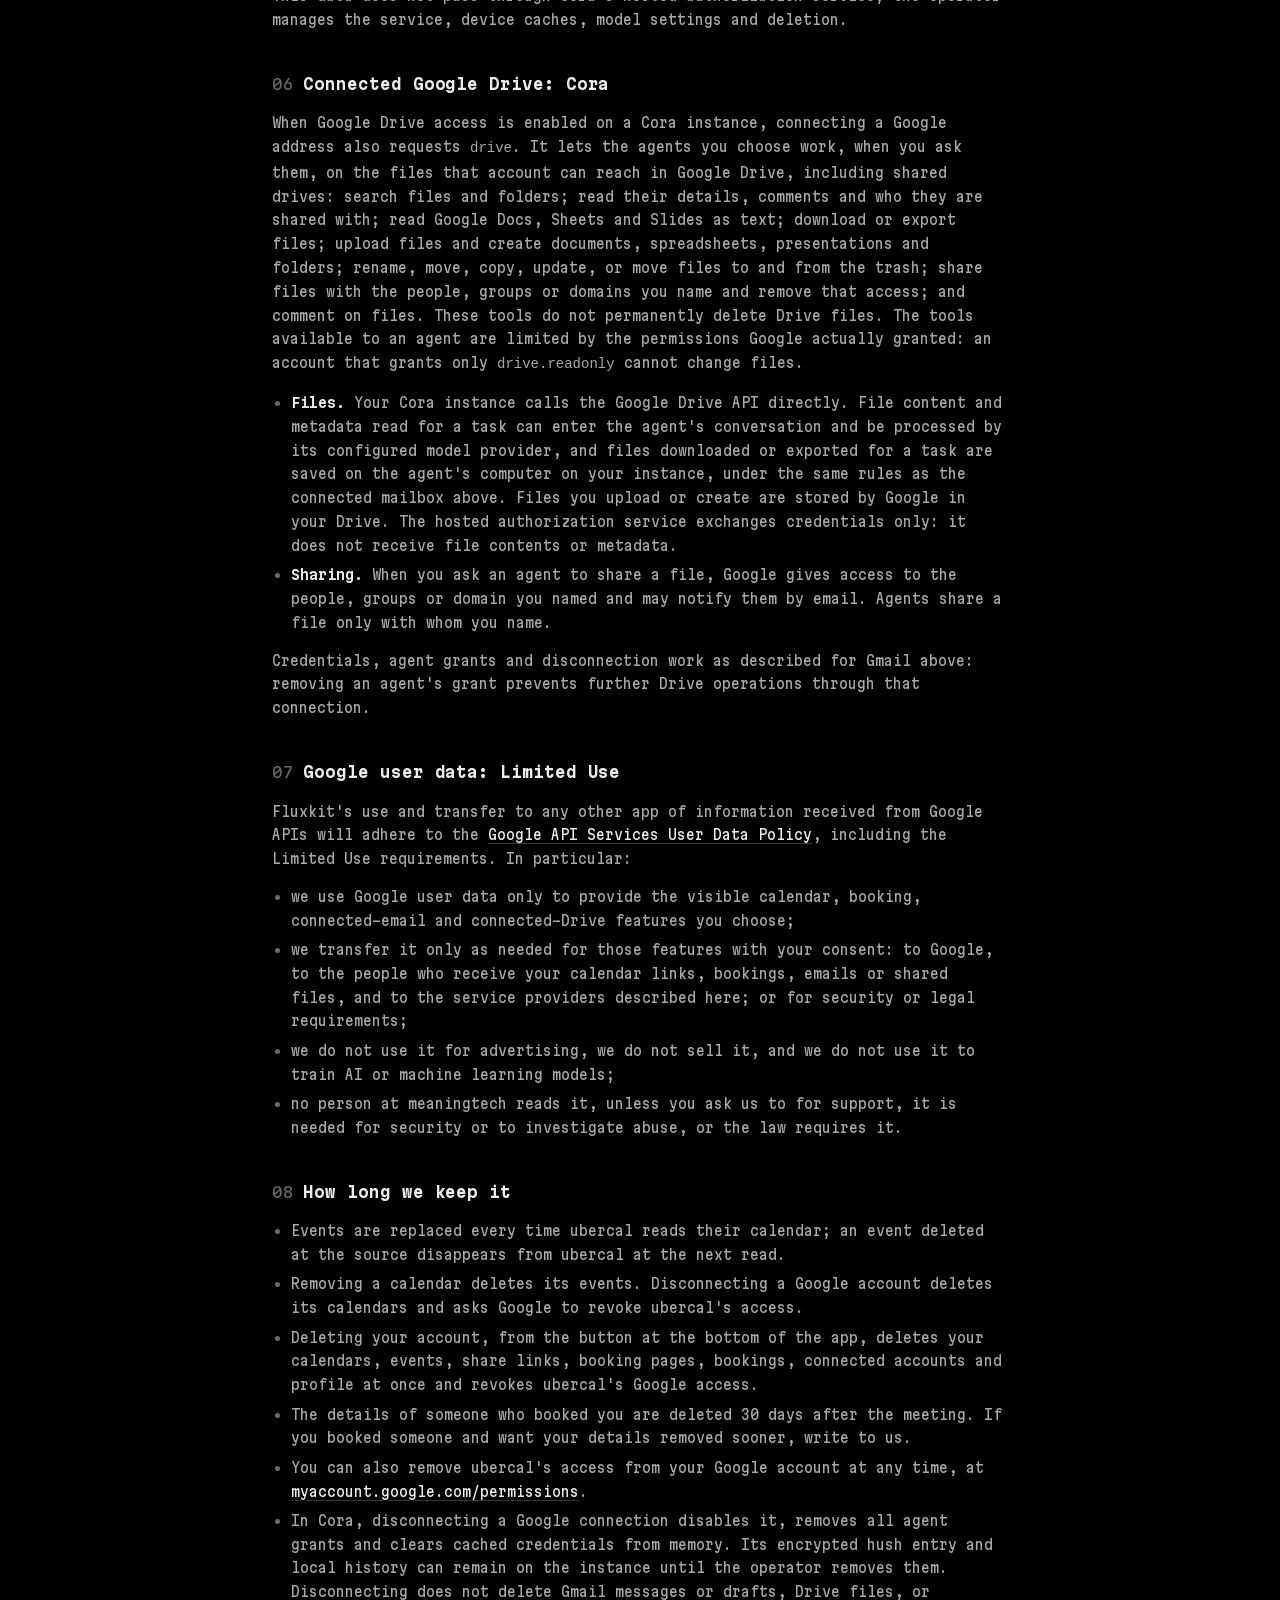
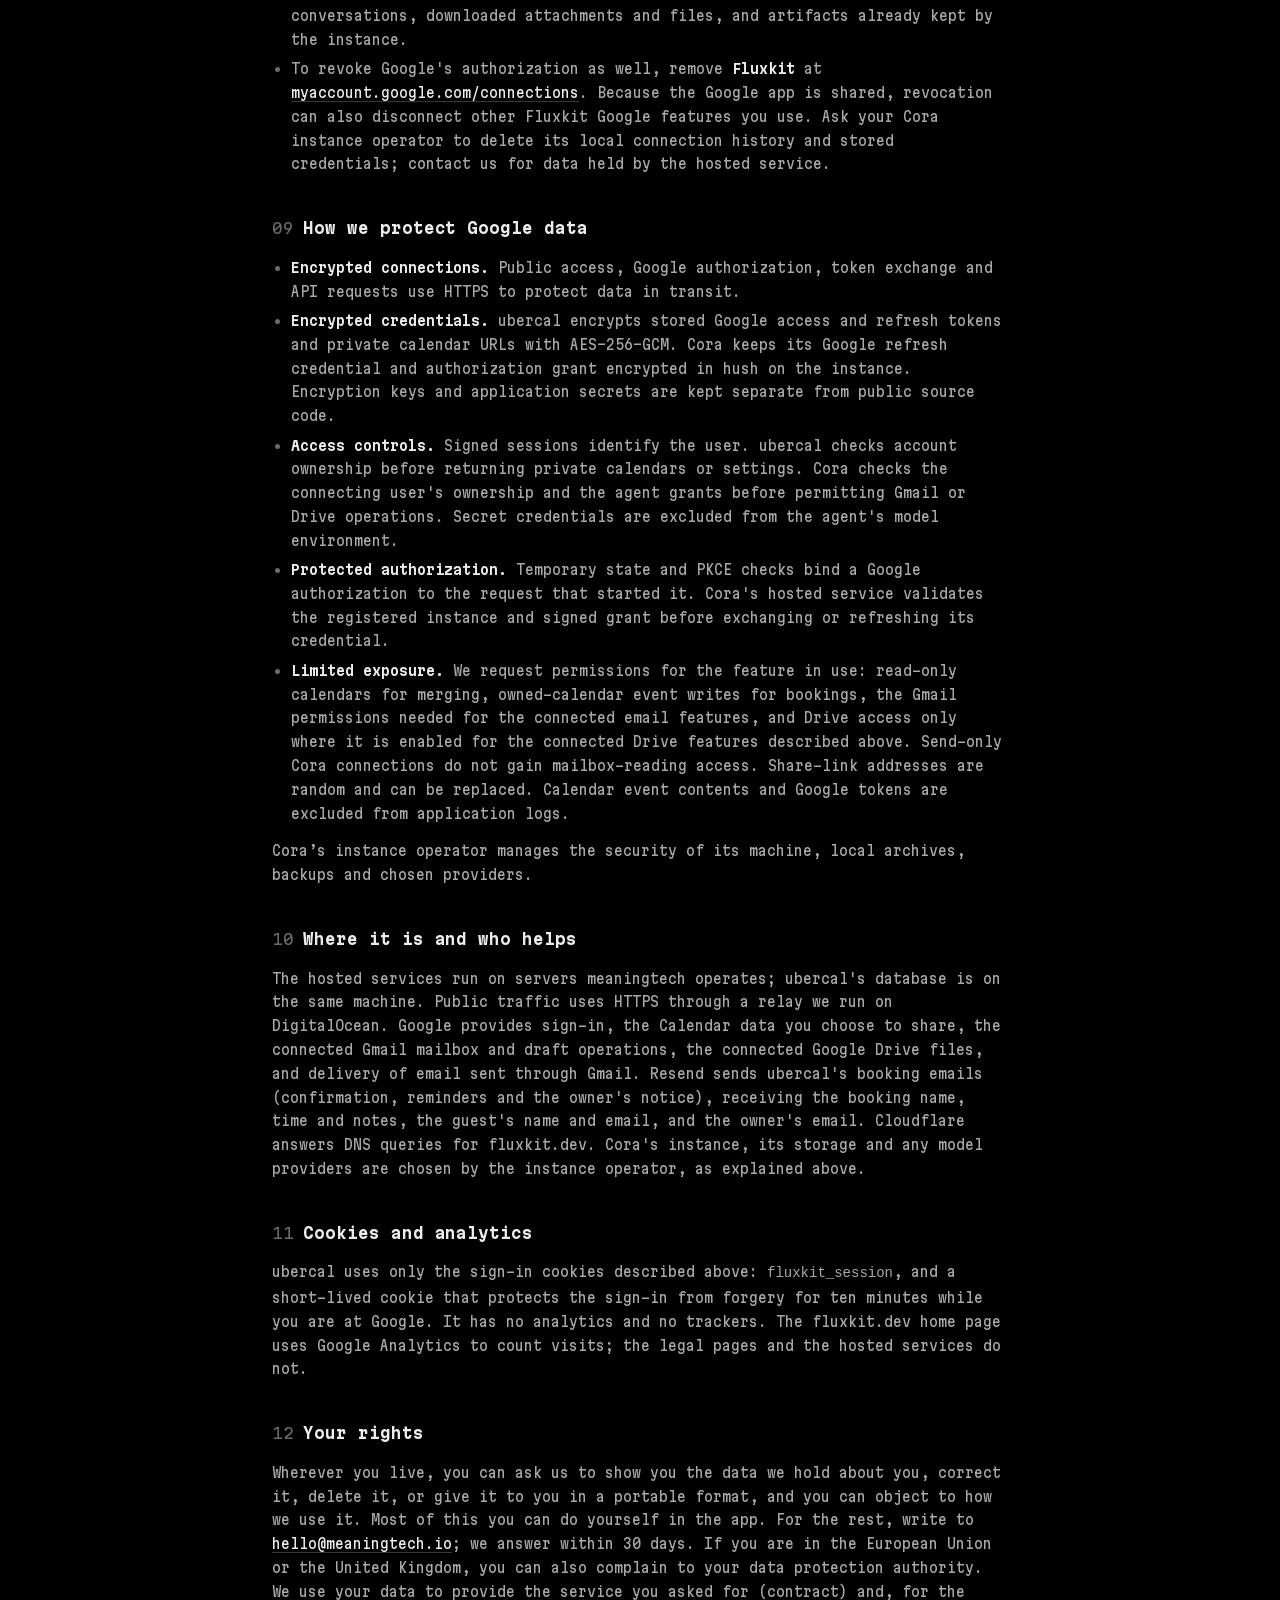
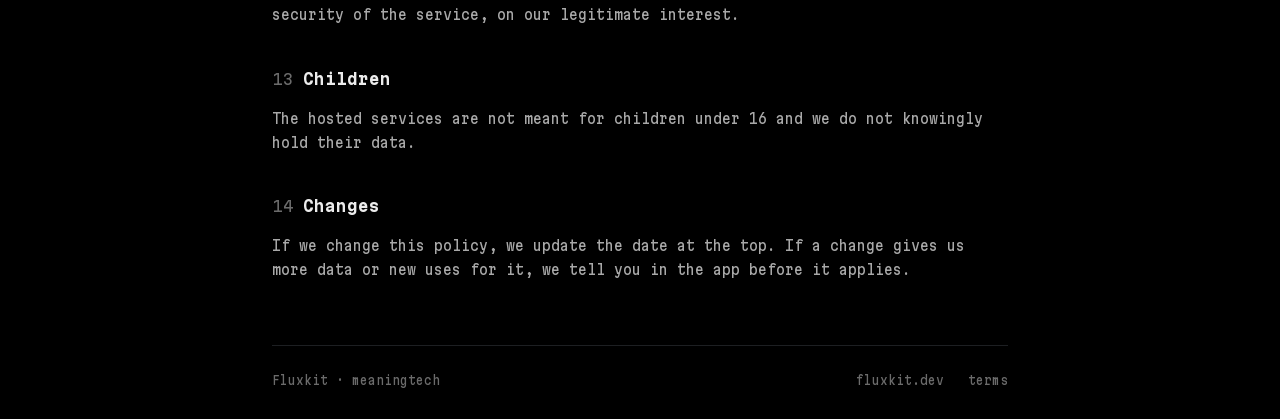
==== commit ad698019: "Document the Google Drive permission of Cora's Google connection" ====
--- a/privacy/index.html
+++ b/privacy/index.html
@@ -4,7 +4,7 @@
   <meta charset="utf-8">
   <meta name="viewport" content="width=device-width, initial-scale=1">
   <title>Privacy · Fluxkit</title>
-  <meta name="description" content="How Fluxkit protects Google data for ubercal and Cora's optional Google email connection: access, use, storage, sharing and deletion.">
+  <meta name="description" content="How Fluxkit protects Google data for ubercal and Cora's optional Google email and Drive connection: access, use, storage, sharing and deletion.">
   <link rel="canonical" href="https://fluxkit.dev/privacy/">
   <link rel="icon" href="/favicon.svg" type="image/svg+xml">
   <link rel="stylesheet" href="/legal.css">
@@ -25,20 +25,20 @@
     <main>
       <p class="label">legal</p>
       <h1>Privacy</h1>
-      <p class="updated">Last updated 12 November 2026</p>
+      <p class="updated">Last updated 14 November 2026</p>
 
-      <p class="summary"><b>In short.</b> Installed Fluxkit tools run on your own machines. If you choose a hosted feature, such as ubercal or Cora's Google email connection, we process only the data needed for that feature, with the Google access you grant. We protect credentials with encryption, never sell Google data or use it for ads or model training, and explain below how to disconnect and delete it.</p>
+      <p class="summary"><b>In short.</b> Installed Fluxkit tools run on your own machines. If you choose a hosted feature, such as ubercal or Cora's Google email and Drive connection, we process only the data needed for that feature, with the Google access you grant. We protect credentials with encryption, never sell Google data or use it for ads or model training, and explain below how to disconnect and delete it.</p>
 
       <h2><span>01</span>Who we are</h2>
       <p>Fluxkit is made by meaningtech. meaningtech decides how the data described here is used (the data controller). You can reach us at <a href="mailto:hello@meaningtech.io">hello@meaningtech.io</a> for anything on this page.</p>
 
       <h2><span>02</span>What this covers</h2>
-      <p>This policy covers fluxkit.dev, <a href="https://ubercal.fluxkit.dev">ubercal</a>, and the hosted Google authorization service at connect.fluxkit.dev used by Cora's optional Google email connection. Google shows the name <strong>Fluxkit</strong> on the consent screen for these features.</p>
-      <p>Installing an open-source tool in the kit does not by itself send us its data. Its operator controls its local storage and any other providers it connects. If you enable Cora's optional Google email connection, the authorization service described here participates in that connection; Cora itself continues to run on the operator's infrastructure.</p>
+      <p>This policy covers fluxkit.dev, <a href="https://ubercal.fluxkit.dev">ubercal</a>, and the hosted Google authorization service at connect.fluxkit.dev used by Cora's optional Google email and Drive connection. Google shows the name <strong>Fluxkit</strong> on the consent screen for these features.</p>
+      <p>Installing an open-source tool in the kit does not by itself send us its data. Its operator controls its local storage and any other providers it connects. If you enable Cora's optional Google email and Drive connection, the authorization service described here participates in that connection; Cora itself continues to run on the operator's infrastructure.</p>
 
       <h2><span>03</span>Signing in with Google</h2>
       <p>When you sign in to ubercal, Google tells us your Google account ID, your email address, your name and your profile picture (<code>openid</code>, <code>email</code>, <code>profile</code>). We use them to identify you and show who is signed in. A signed, strictly necessary session cookie, <code>fluxkit_session</code>, lasts up to 30 days and holds your sign-in identity.</p>
-      <p>Cora's Google connection requests <code>openid</code> and <code>email</code> to confirm the connected account's identity and verified sender address. It does not request your profile picture or Calendar access. Calendar permissions and Gmail permissions are requested separately, when you choose the corresponding feature. The additional Gmail permissions described below are shown by Google when you connect full mailbox access.</p>
+      <p>Cora's Google connection requests <code>openid</code> and <code>email</code> to confirm the connected account's identity and verified sender address. It does not request your profile picture or Calendar access. Calendar, Gmail and Google Drive permissions are requested separately, when you choose the corresponding feature. The additional Gmail and Drive permissions described below are shown by Google when you connect full mailbox or Drive access.</p>
 
       <h2><span>04</span>ubercal</h2>
       <p>ubercal merges calendars into share links. To do that it keeps:</p>
@@ -64,49 +64,57 @@
 
       <p><strong>Milo.</strong> Milo is an installed email client using a separate OAuth client under the same Fluxkit Google project. It requests <code>gmail.modify</code> to read and synchronize the connected mailbox, organize messages and send mail. Its operator-controlled service stores the mail archive, account settings and drafts, and its clients may keep device caches for offline use. If the operator enables its optional AI features, selected email content is processed by the configured model provider. This data does not pass through Cora's hosted authorization service; the operator manages the service, device caches, model settings and deletion.</p>
 
-      <h2 id="limited-use"><span>06</span>Google user data: Limited Use</h2>
+      <h2 id="drive"><span>06</span>Connected Google Drive: Cora</h2>
+      <p>When Google Drive access is enabled on a Cora instance, connecting a Google address also requests <code>drive</code>. It lets the agents you choose work, when you ask them, on the files that account can reach in Google Drive, including shared drives: search files and folders; read their details, comments and who they are shared with; read Google Docs, Sheets and Slides as text; download or export files; upload files and create documents, spreadsheets, presentations and folders; rename, move, copy, update, or move files to and from the trash; share files with the people, groups or domains you name and remove that access; and comment on files. These tools do not permanently delete Drive files. The tools available to an agent are limited by the permissions Google actually granted: an account that grants only <code>drive.readonly</code> cannot change files.</p>
+      <ul>
+        <li><strong>Files.</strong> Your Cora instance calls the Google Drive API directly. File content and metadata read for a task can enter the agent's conversation and be processed by its configured model provider, and files downloaded or exported for a task are saved on the agent's computer on your instance, under the same rules as the connected mailbox above. Files you upload or create are stored by Google in your Drive. The hosted authorization service exchanges credentials only: it does not receive file contents or metadata.</li>
+        <li><strong>Sharing.</strong> When you ask an agent to share a file, Google gives access to the people, groups or domain you named and may notify them by email. Agents share a file only with whom you name.</li>
+      </ul>
+      <p>Credentials, agent grants and disconnection work as described for Gmail above: removing an agent's grant prevents further Drive operations through that connection.</p>
+
+      <h2 id="limited-use"><span>07</span>Google user data: Limited Use</h2>
       <p>Fluxkit's use and transfer to any other app of information received from Google APIs will adhere to the <a href="https://developers.google.com/terms/api-services-user-data-policy">Google API Services User Data Policy</a>, including the Limited Use requirements. In particular:</p>
       <ul>
-        <li>we use Google user data only to provide the visible calendar, booking and connected-email features you choose;</li>
-        <li>we transfer it only as needed for those features with your consent: to Google, to the people who receive your calendar links, bookings or emails, and to the service providers described here; or for security or legal requirements;</li>
+        <li>we use Google user data only to provide the visible calendar, booking, connected-email and connected-Drive features you choose;</li>
+        <li>we transfer it only as needed for those features with your consent: to Google, to the people who receive your calendar links, bookings, emails or shared files, and to the service providers described here; or for security or legal requirements;</li>
         <li>we do not use it for advertising, we do not sell it, and we do not use it to train AI or machine learning models;</li>
         <li>no person at meaningtech reads it, unless you ask us to for support, it is needed for security or to investigate abuse, or the law requires it.</li>
       </ul>
 
-      <h2 id="retention"><span>07</span>How long we keep it</h2>
+      <h2 id="retention"><span>08</span>How long we keep it</h2>
       <ul>
         <li>Events are replaced every time ubercal reads their calendar; an event deleted at the source disappears from ubercal at the next read.</li>
         <li>Removing a calendar deletes its events. Disconnecting a Google account deletes its calendars and asks Google to revoke ubercal's access.</li>
         <li>Deleting your account, from the button at the bottom of the app, deletes your calendars, events, share links, booking pages, bookings, connected accounts and profile at once and revokes ubercal's Google access.</li>
         <li>The details of someone who booked you are deleted 30 days after the meeting. If you booked someone and want your details removed sooner, write to us.</li>
         <li>You can also remove ubercal's access from your Google account at any time, at <a href="https://myaccount.google.com/permissions">myaccount.google.com/permissions</a>.</li>
-        <li>In Cora, disconnecting a Google connection disables it, removes all agent grants and clears cached credentials from memory. Its encrypted hush entry and local history can remain on the instance until the operator removes them. Disconnecting does not delete Gmail messages or drafts, or conversations, downloaded attachments and artifacts already kept by the instance.</li>
+        <li>In Cora, disconnecting a Google connection disables it, removes all agent grants and clears cached credentials from memory. Its encrypted hush entry and local history can remain on the instance until the operator removes them. Disconnecting does not delete Gmail messages or drafts, Drive files, or conversations, downloaded attachments and files, and artifacts already kept by the instance.</li>
         <li>To revoke Google's authorization as well, remove <strong>Fluxkit</strong> at <a href="https://myaccount.google.com/connections">myaccount.google.com/connections</a>. Because the Google app is shared, revocation can also disconnect other Fluxkit Google features you use. Ask your Cora instance operator to delete its local connection history and stored credentials; contact us for data held by the hosted service.</li>
       </ul>
 
-      <h2 id="protection"><span>08</span>How we protect Google data</h2>
+      <h2 id="protection"><span>09</span>How we protect Google data</h2>
       <ul>
         <li><strong>Encrypted connections.</strong> Public access, Google authorization, token exchange and API requests use HTTPS to protect data in transit.</li>
         <li><strong>Encrypted credentials.</strong> ubercal encrypts stored Google access and refresh tokens and private calendar URLs with AES-256-GCM. Cora keeps its Google refresh credential and authorization grant encrypted in hush on the instance. Encryption keys and application secrets are kept separate from public source code.</li>
-        <li><strong>Access controls.</strong> Signed sessions identify the user. ubercal checks account ownership before returning private calendars or settings. Cora checks the connecting user's ownership and the agent grants before permitting Gmail operations. Secret credentials are excluded from the agent's model environment.</li>
+        <li><strong>Access controls.</strong> Signed sessions identify the user. ubercal checks account ownership before returning private calendars or settings. Cora checks the connecting user's ownership and the agent grants before permitting Gmail or Drive operations. Secret credentials are excluded from the agent's model environment.</li>
         <li><strong>Protected authorization.</strong> Temporary state and PKCE checks bind a Google authorization to the request that started it. Cora's hosted service validates the registered instance and signed grant before exchanging or refreshing its credential.</li>
-        <li><strong>Limited exposure.</strong> We request permissions for the feature in use: read-only calendars for merging, owned-calendar event writes for bookings, and the Gmail permissions needed for the connected email features described above. Send-only Cora connections do not gain mailbox-reading access. Share-link addresses are random and can be replaced. Calendar event contents and Google tokens are excluded from application logs.</li>
+        <li><strong>Limited exposure.</strong> We request permissions for the feature in use: read-only calendars for merging, owned-calendar event writes for bookings, the Gmail permissions needed for the connected email features, and Drive access only where it is enabled for the connected Drive features described above. Send-only Cora connections do not gain mailbox-reading access. Share-link addresses are random and can be replaced. Calendar event contents and Google tokens are excluded from application logs.</li>
       </ul>
       <p>Cora’s instance operator manages the security of its machine, local archives, backups and chosen providers.</p>
 
-      <h2><span>09</span>Where it is and who helps</h2>
-      <p>The hosted services run on servers meaningtech operates; ubercal's database is on the same machine. Public traffic uses HTTPS through a relay we run on DigitalOcean. Google provides sign-in, the Calendar data you choose to share, the connected Gmail mailbox and draft operations, and delivery of email sent through Gmail. Resend sends ubercal's booking emails (confirmation, reminders and the owner's notice), receiving the booking name, time and notes, the guest's name and email, and the owner's email. Cloudflare answers DNS queries for fluxkit.dev. Cora's instance, its storage and any model providers are chosen by the instance operator, as explained above.</p>
+      <h2><span>10</span>Where it is and who helps</h2>
+      <p>The hosted services run on servers meaningtech operates; ubercal's database is on the same machine. Public traffic uses HTTPS through a relay we run on DigitalOcean. Google provides sign-in, the Calendar data you choose to share, the connected Gmail mailbox and draft operations, the connected Google Drive files, and delivery of email sent through Gmail. Resend sends ubercal's booking emails (confirmation, reminders and the owner's notice), receiving the booking name, time and notes, the guest's name and email, and the owner's email. Cloudflare answers DNS queries for fluxkit.dev. Cora's instance, its storage and any model providers are chosen by the instance operator, as explained above.</p>
 
-      <h2><span>10</span>Cookies and analytics</h2>
+      <h2><span>11</span>Cookies and analytics</h2>
       <p>ubercal uses only the sign-in cookies described above: <code>fluxkit_session</code>, and a short-lived cookie that protects the sign-in from forgery for ten minutes while you are at Google. It has no analytics and no trackers. The fluxkit.dev home page uses Google Analytics to count visits; the legal pages and the hosted services do not.</p>
 
-      <h2><span>11</span>Your rights</h2>
+      <h2><span>12</span>Your rights</h2>
       <p>Wherever you live, you can ask us to show you the data we hold about you, correct it, delete it, or give it to you in a portable format, and you can object to how we use it. Most of this you can do yourself in the app. For the rest, write to <a href="mailto:hello@meaningtech.io">hello@meaningtech.io</a>; we answer within 30 days. If you are in the European Union or the United Kingdom, you can also complain to your data protection authority. We use your data to provide the service you asked for (contract) and, for the security of the service, on our legitimate interest.</p>
 
-      <h2><span>12</span>Children</h2>
+      <h2><span>13</span>Children</h2>
       <p>The hosted services are not meant for children under 16 and we do not knowingly hold their data.</p>
 
-      <h2><span>13</span>Changes</h2>
+      <h2><span>14</span>Changes</h2>
       <p>If we change this policy, we update the date at the top. If a change gives us more data or new uses for it, we tell you in the app before it applies.</p>
     </main>
 
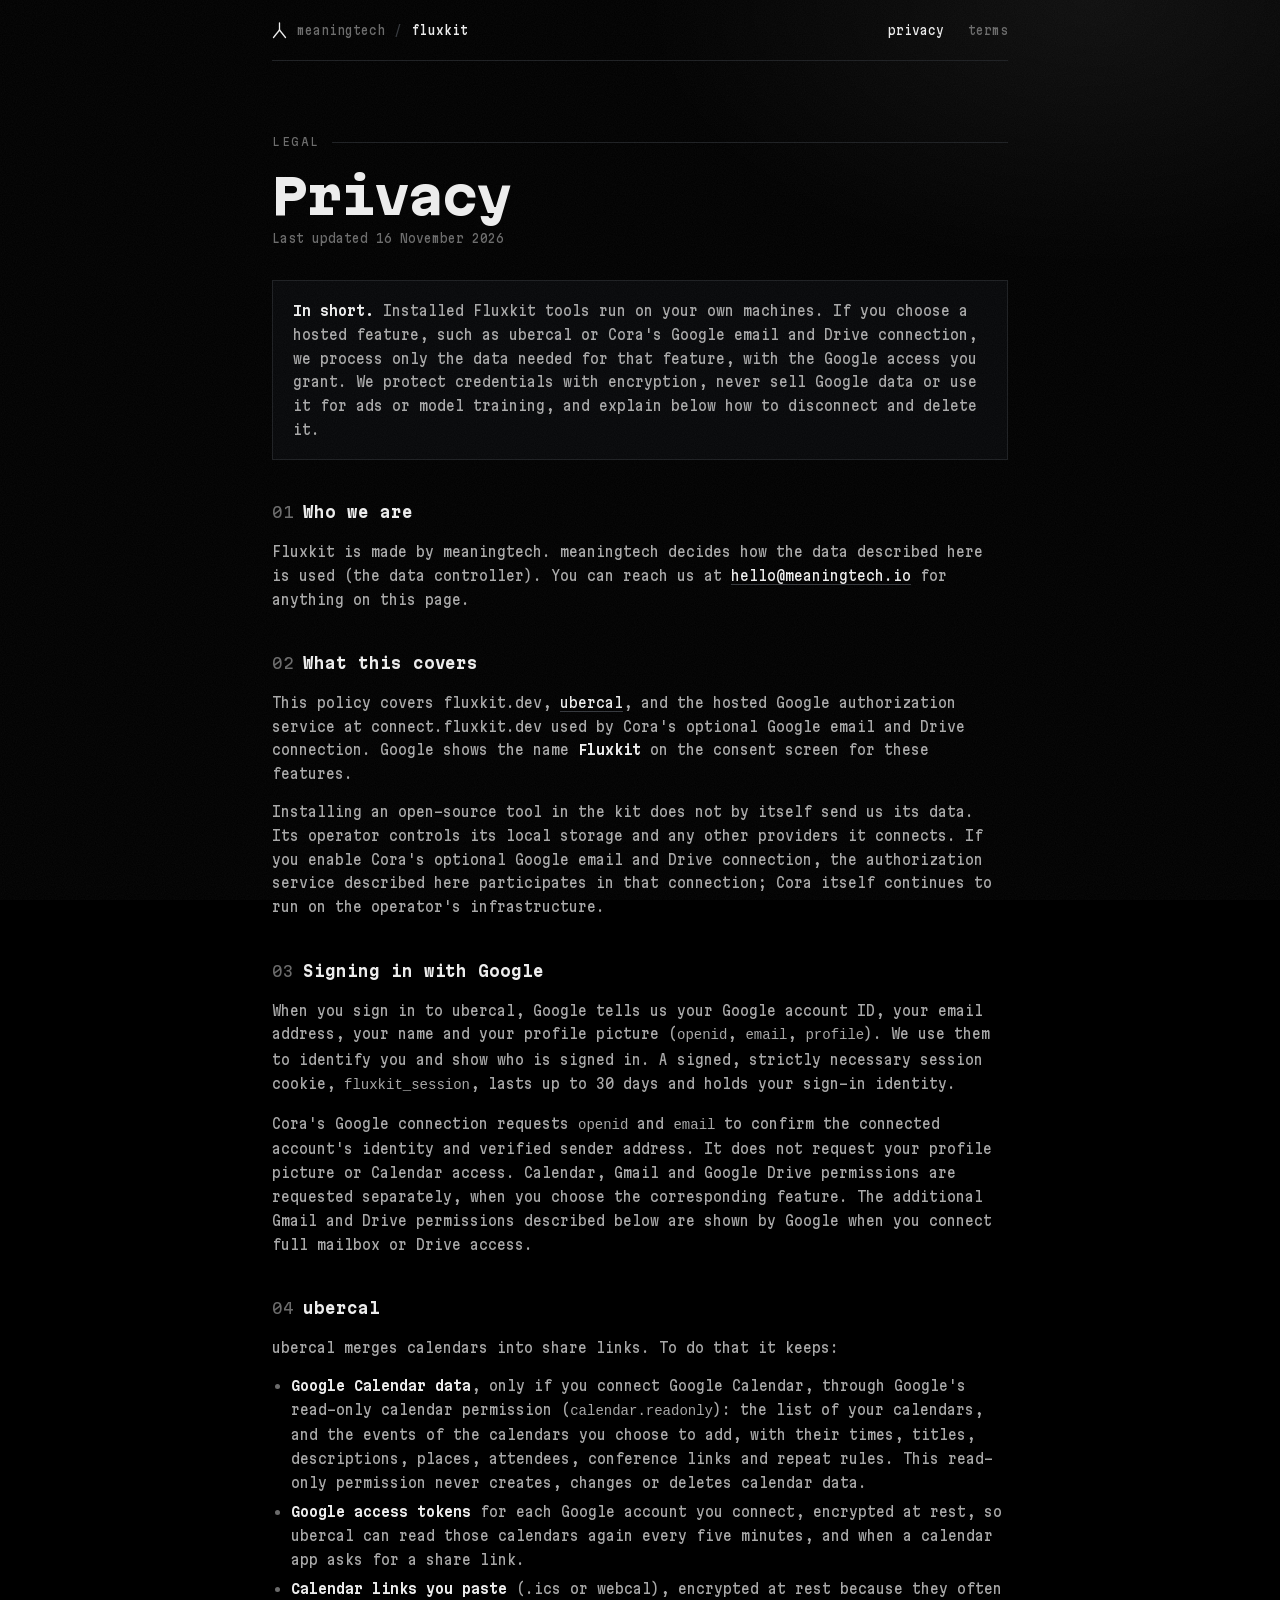
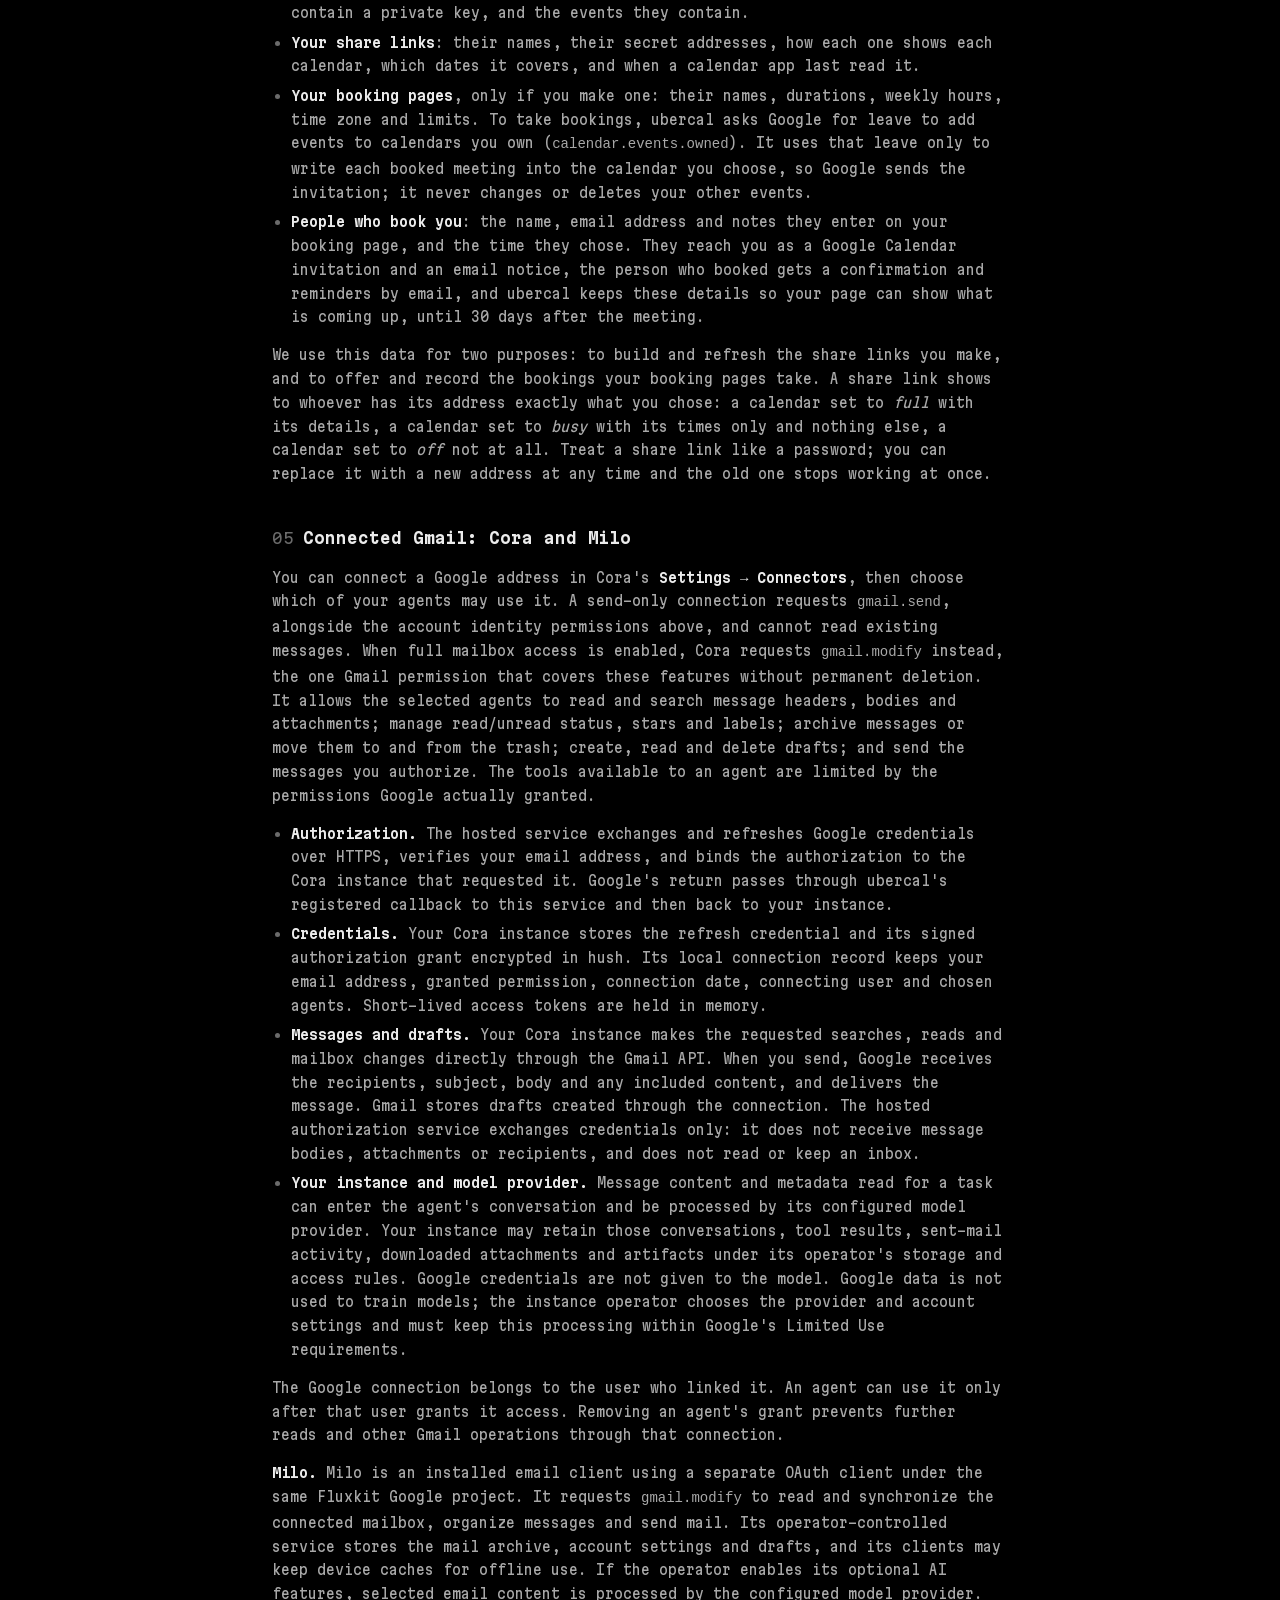
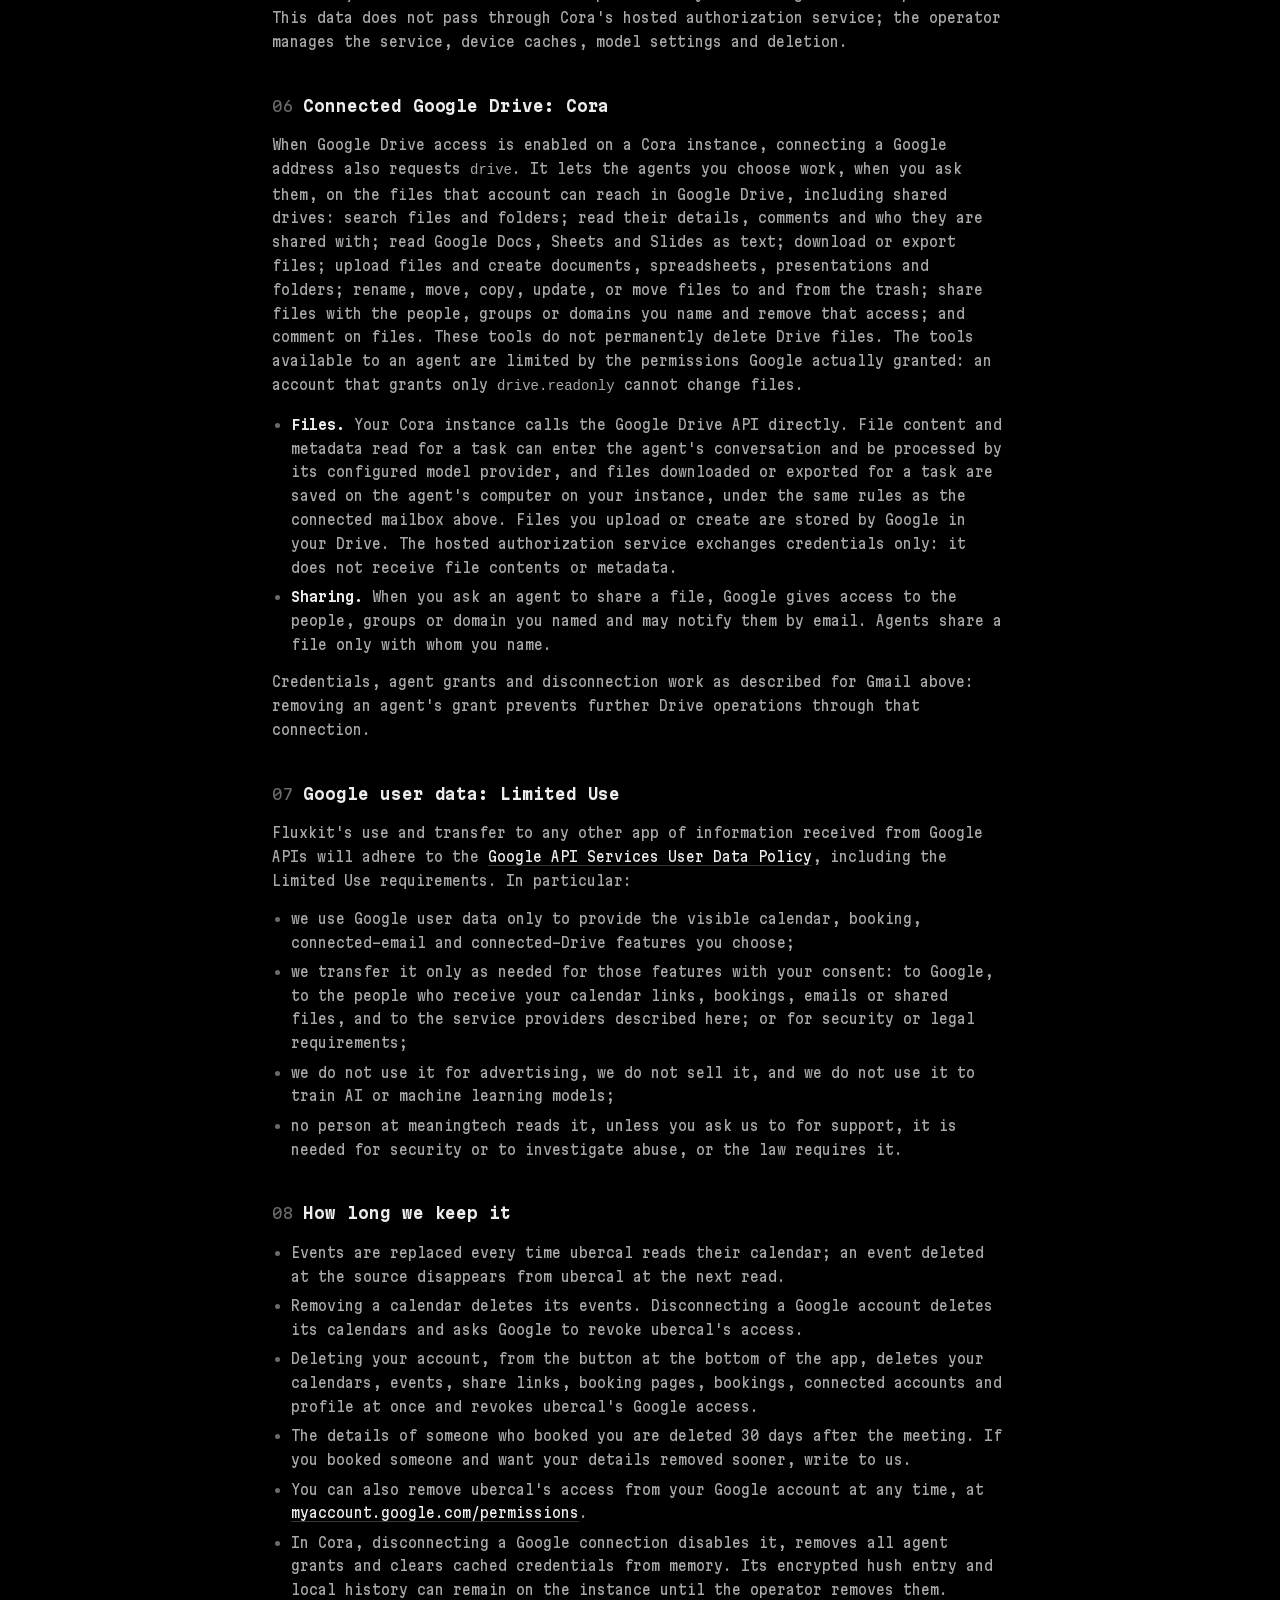
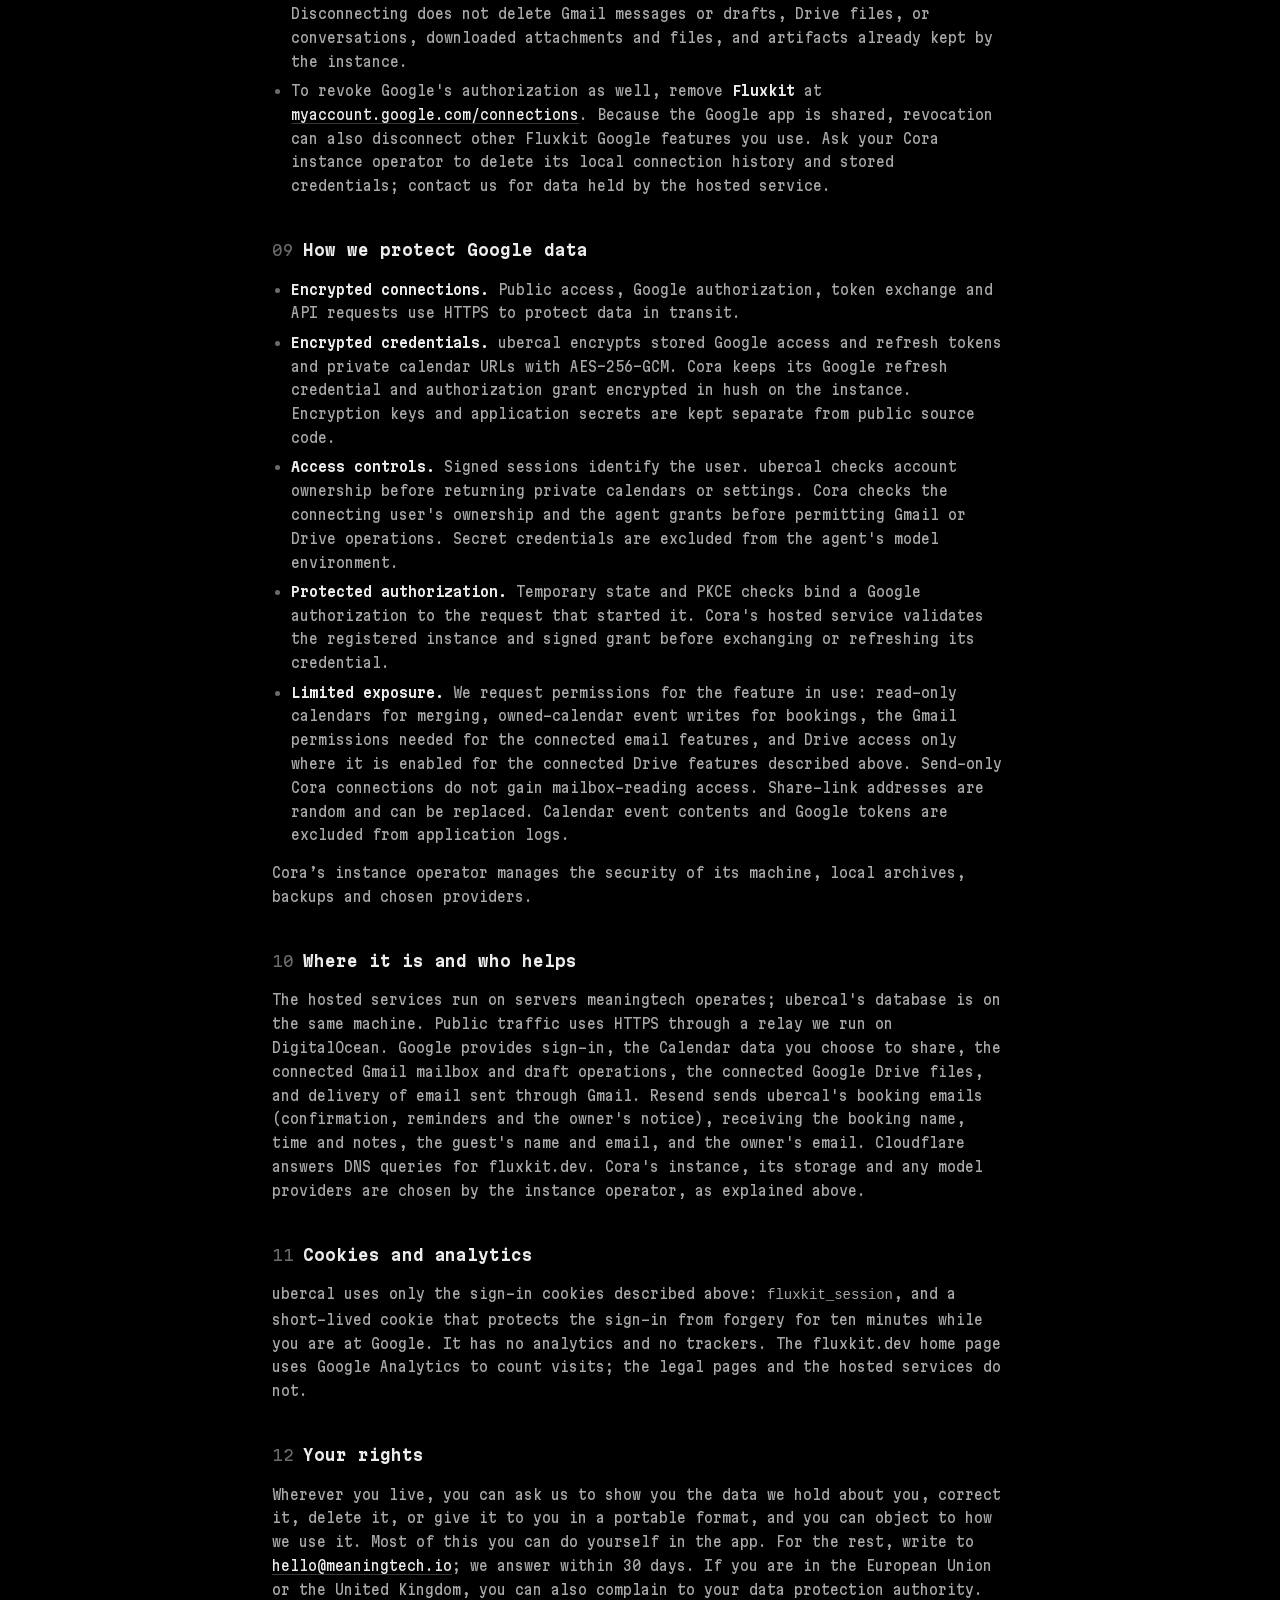
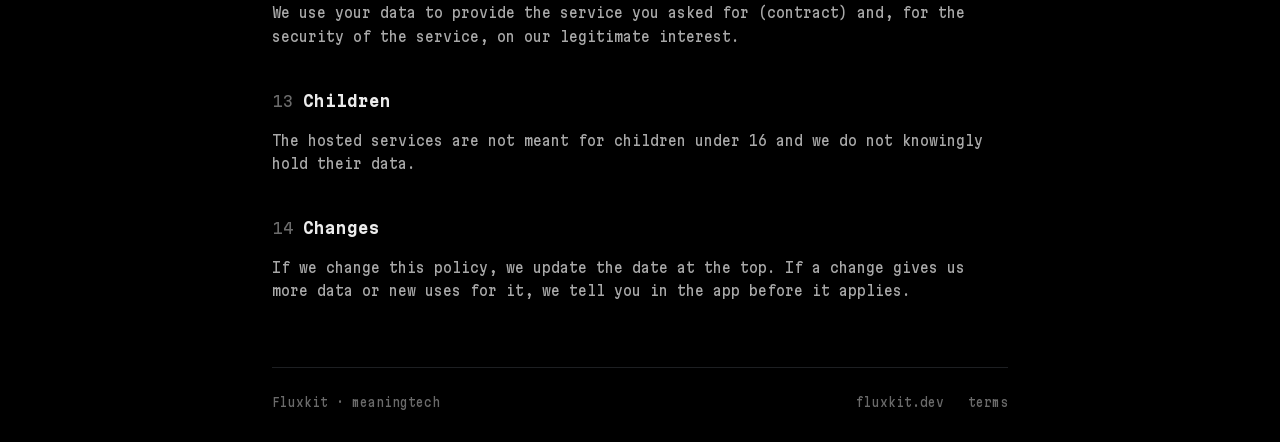
==== commit 83f97796: "Request gmail.modify alone for full mailbox access, drop gmail.compose Co-authored-by: Cora <git@use" ====
--- a/privacy/index.html
+++ b/privacy/index.html
@@ -25,7 +25,7 @@
     <main>
       <p class="label">legal</p>
       <h1>Privacy</h1>
-      <p class="updated">Last updated 14 November 2026</p>
+      <p class="updated">Last updated 16 November 2026</p>
 
       <p class="summary"><b>In short.</b> Installed Fluxkit tools run on your own machines. If you choose a hosted feature, such as ubercal or Cora's Google email and Drive connection, we process only the data needed for that feature, with the Google access you grant. We protect credentials with encryption, never sell Google data or use it for ads or model training, and explain below how to disconnect and delete it.</p>
 
@@ -53,7 +53,7 @@
       <p>We use this data for two purposes: to build and refresh the share links you make, and to offer and record the bookings your booking pages take. A share link shows to whoever has its address exactly what you chose: a calendar set to <em>full</em> with its details, a calendar set to <em>busy</em> with its times only and nothing else, a calendar set to <em>off</em> not at all. Treat a share link like a password; you can replace it with a new address at any time and the old one stops working at once.</p>
 
       <h2 id="cora"><span>05</span>Connected Gmail: Cora and Milo</h2>
-      <p>You can connect a Google address in Cora's <strong>Settings → Connectors</strong>, then choose which of your agents may use it. A send-only connection requests <code>gmail.send</code>, alongside the account identity permissions above, and cannot read existing messages. When full mailbox access is enabled, Cora also requests <code>gmail.modify</code> and <code>gmail.compose</code>. These allow the selected agents to read and search message headers, bodies and attachments; manage read/unread status, stars and labels; archive messages or move them to and from the trash; create, read and delete drafts; and send the messages you authorize. The tools available to an agent are limited by the permissions Google actually granted.</p>
+      <p>You can connect a Google address in Cora's <strong>Settings → Connectors</strong>, then choose which of your agents may use it. A send-only connection requests <code>gmail.send</code>, alongside the account identity permissions above, and cannot read existing messages. When full mailbox access is enabled, Cora requests <code>gmail.modify</code> instead, the one Gmail permission that covers these features without permanent deletion. It allows the selected agents to read and search message headers, bodies and attachments; manage read/unread status, stars and labels; archive messages or move them to and from the trash; create, read and delete drafts; and send the messages you authorize. The tools available to an agent are limited by the permissions Google actually granted.</p>
       <ul>
         <li><strong>Authorization.</strong> The hosted service exchanges and refreshes Google credentials over HTTPS, verifies your email address, and binds the authorization to the Cora instance that requested it. Google's return passes through ubercal's registered callback to this service and then back to your instance.</li>
         <li><strong>Credentials.</strong> Your Cora instance stores the refresh credential and its signed authorization grant encrypted in hush. Its local connection record keeps your email address, granted permission, connection date, connecting user and chosen agents. Short-lived access tokens are held in memory.</li>
